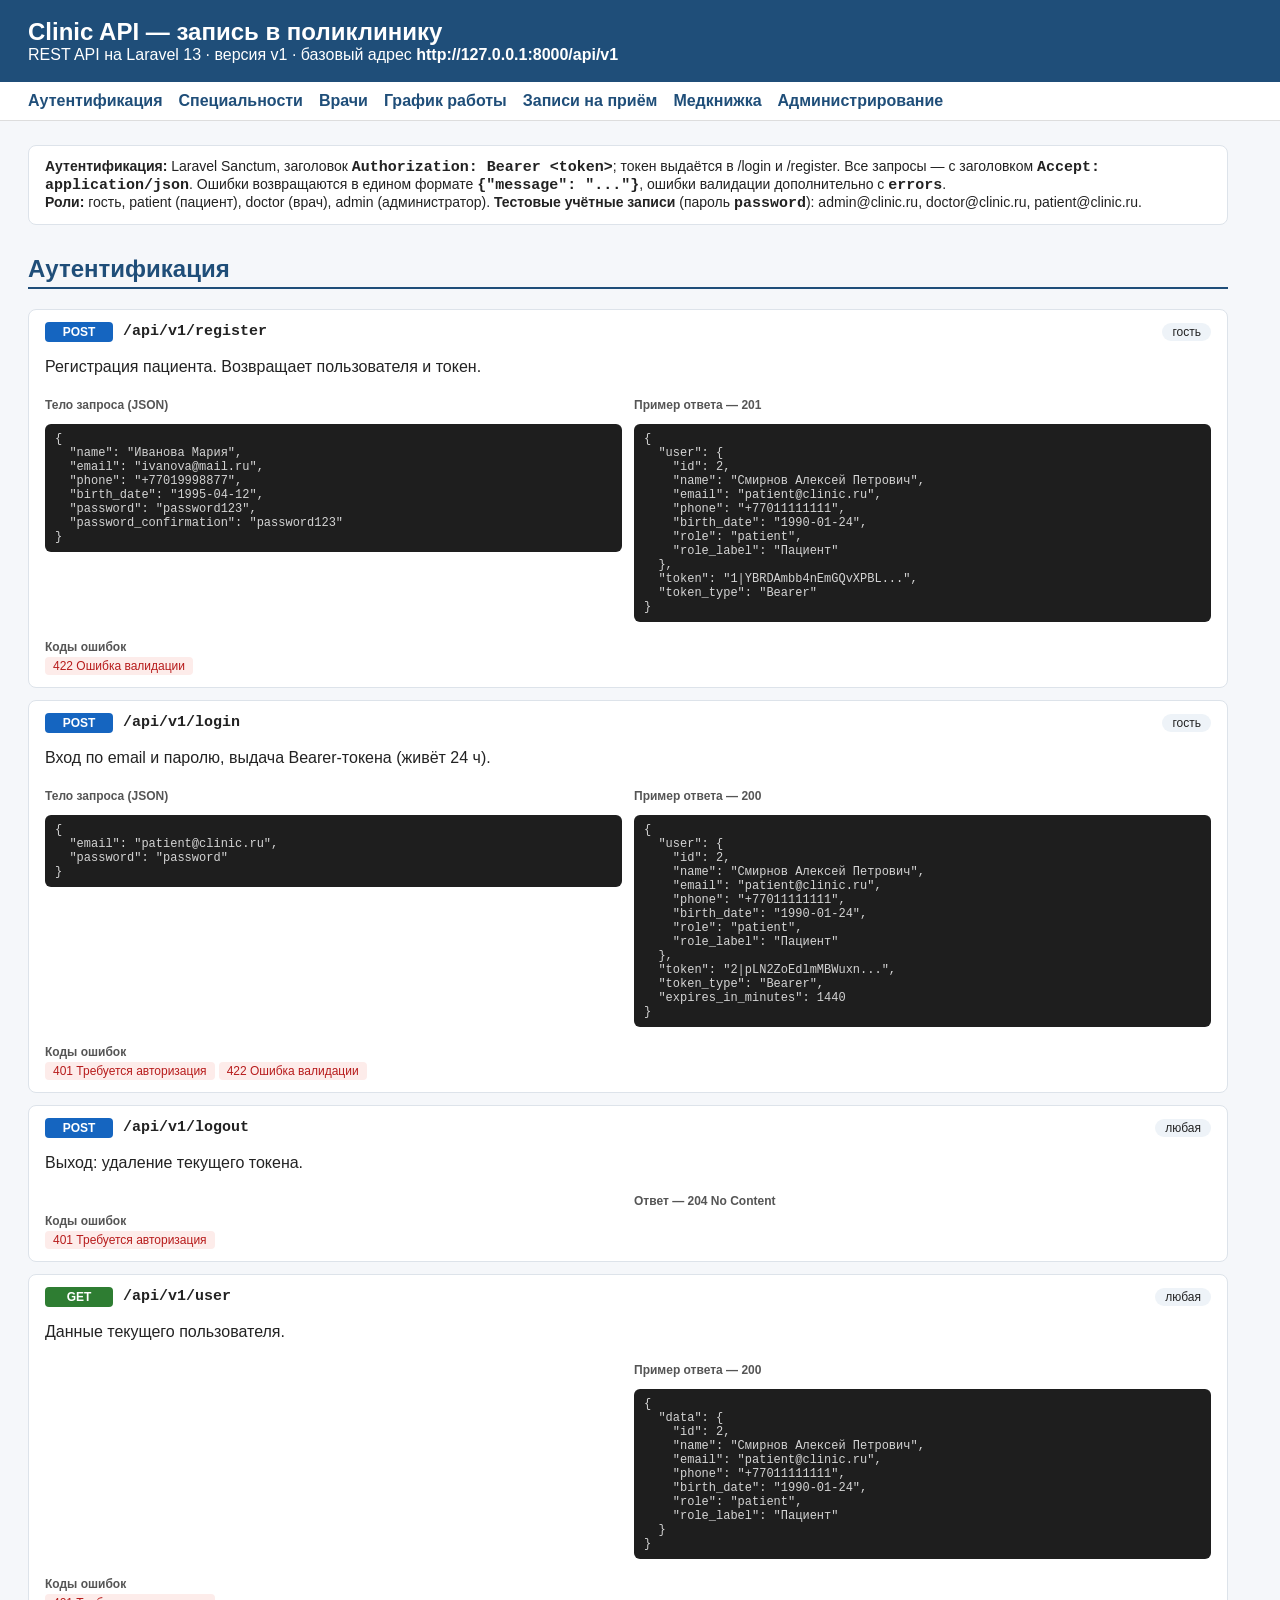
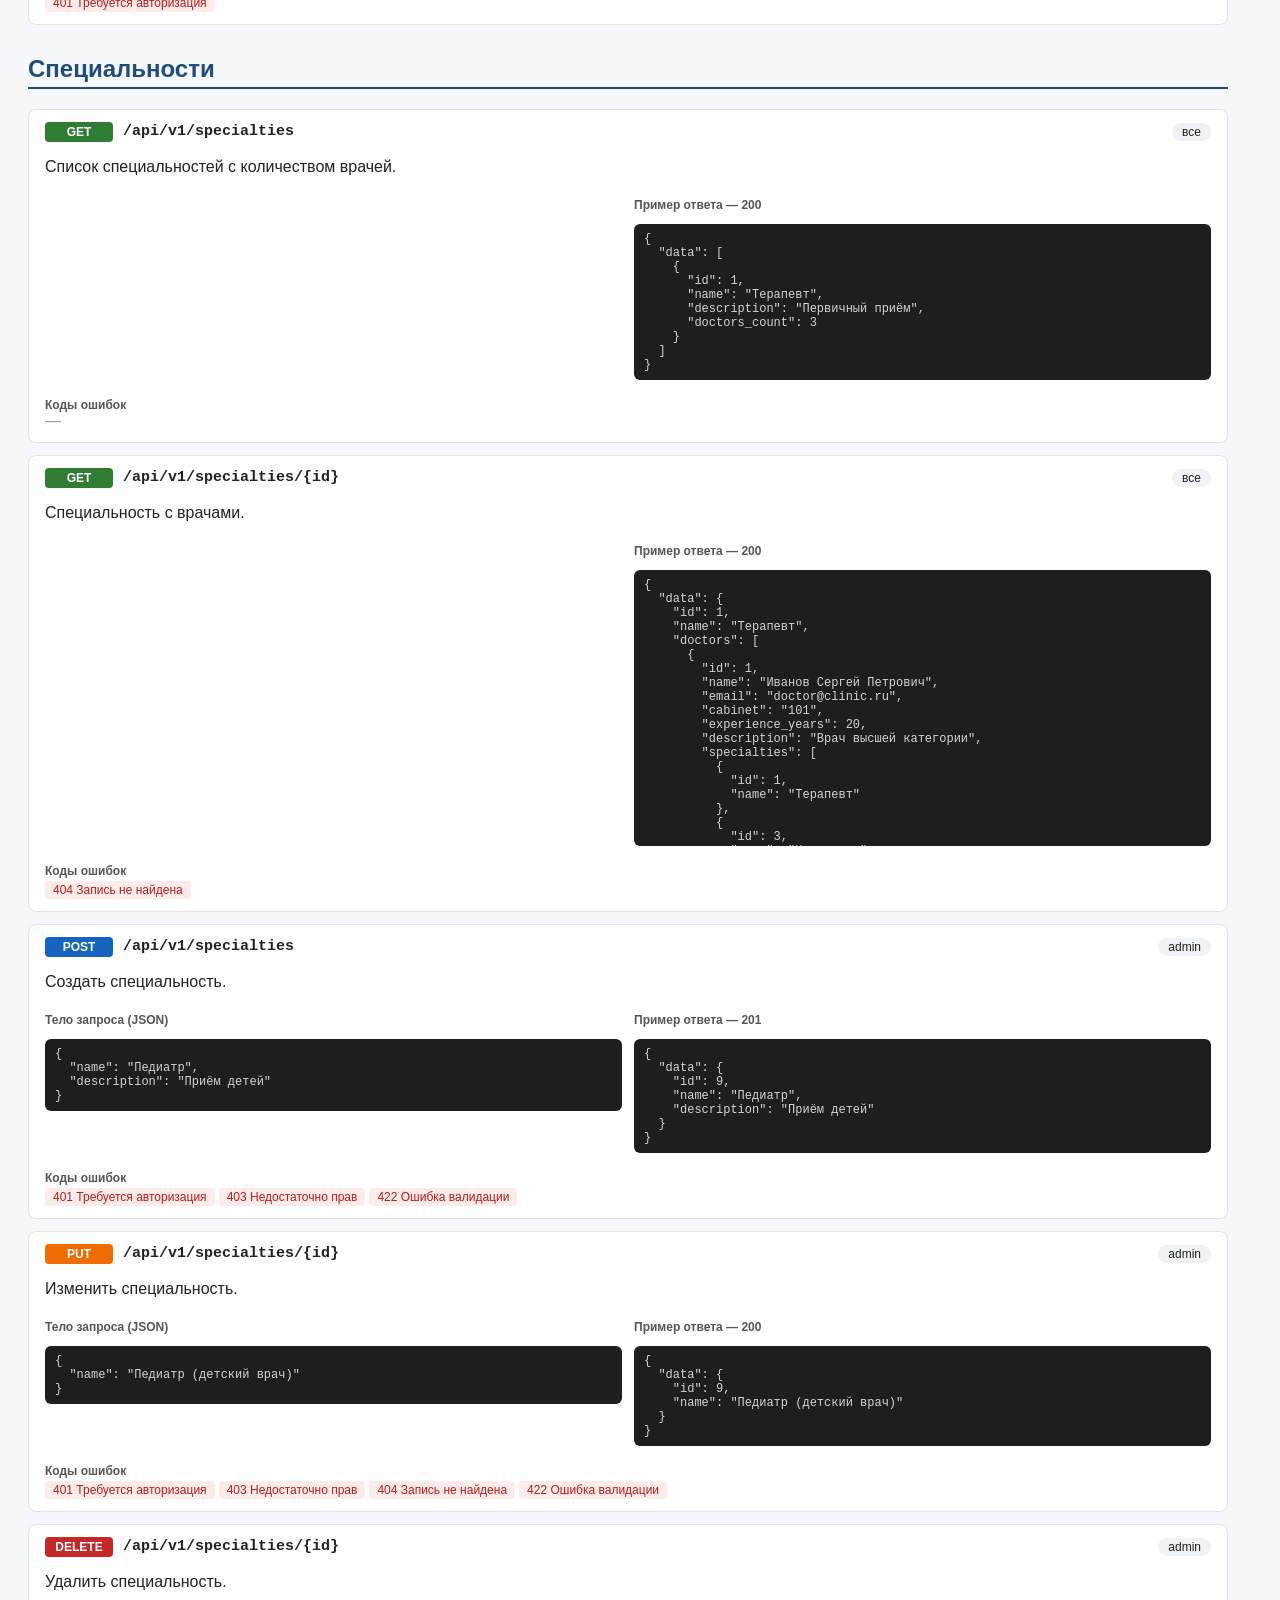
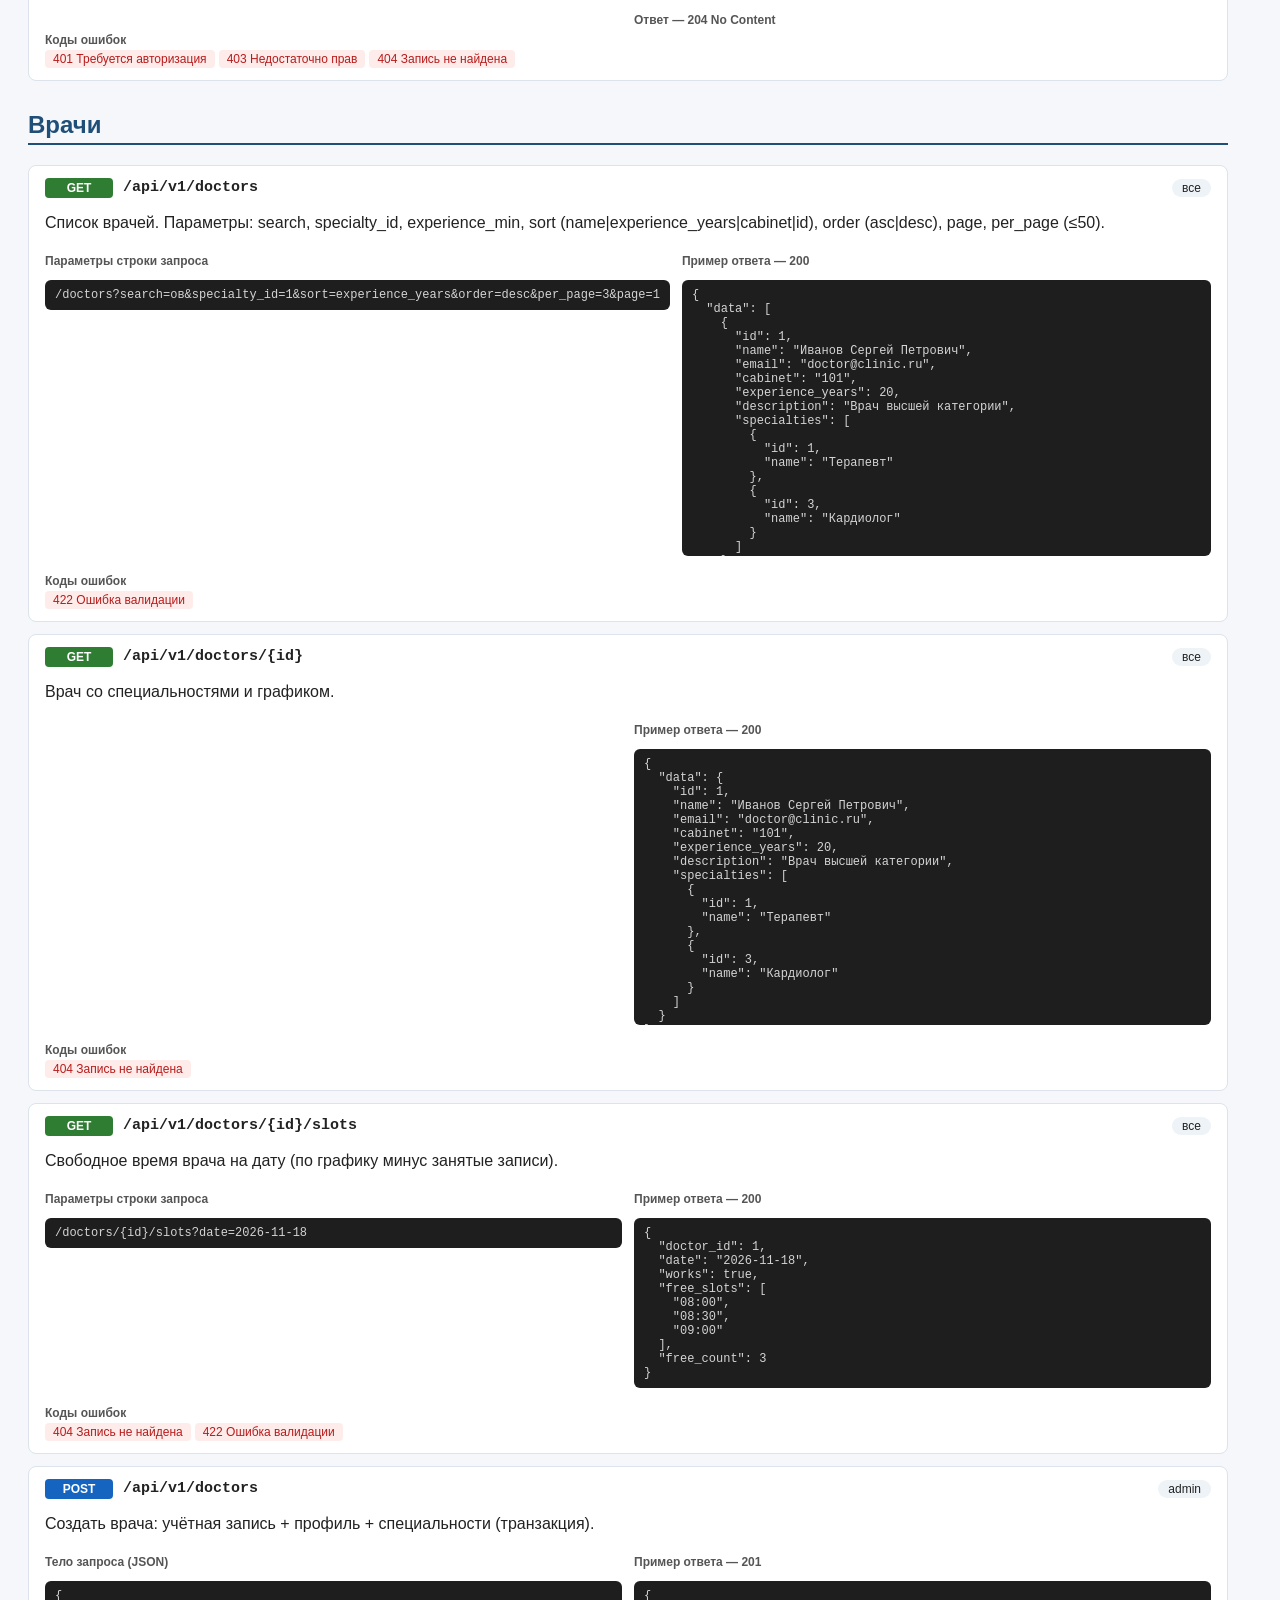
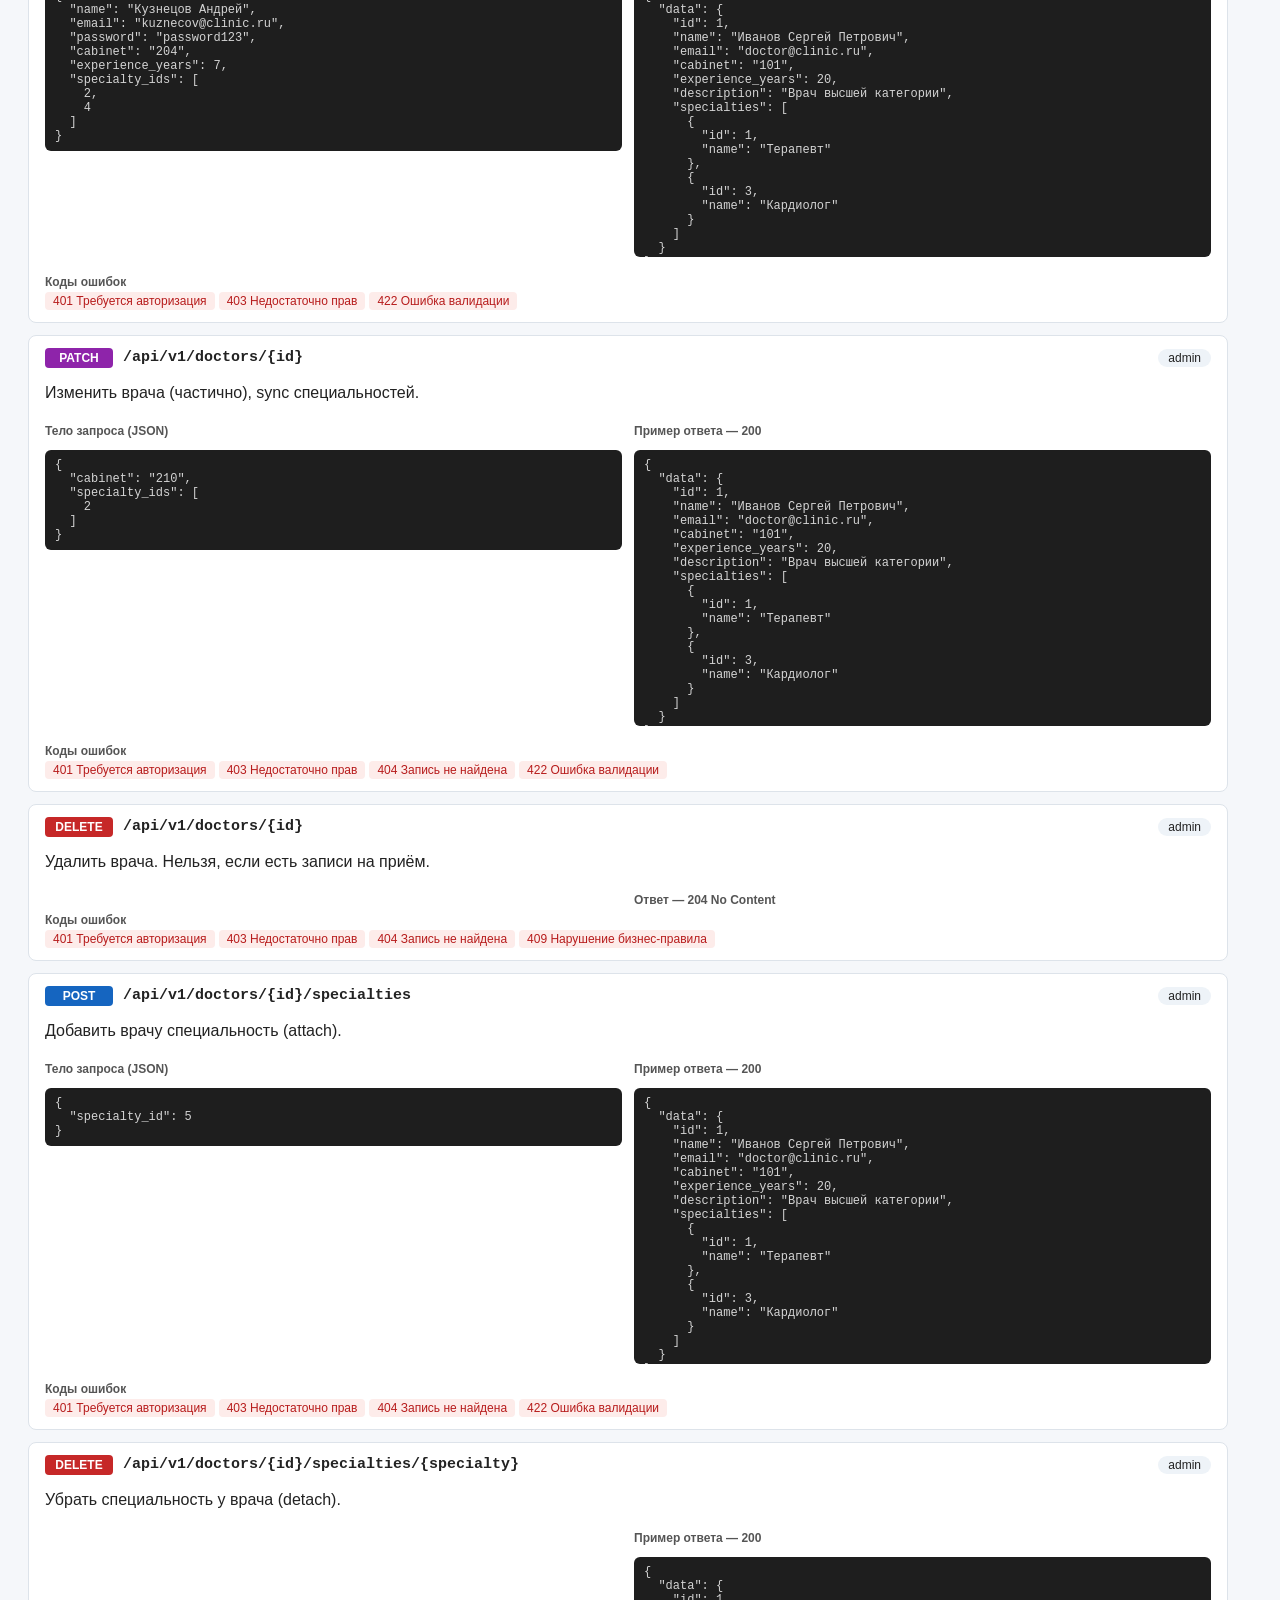
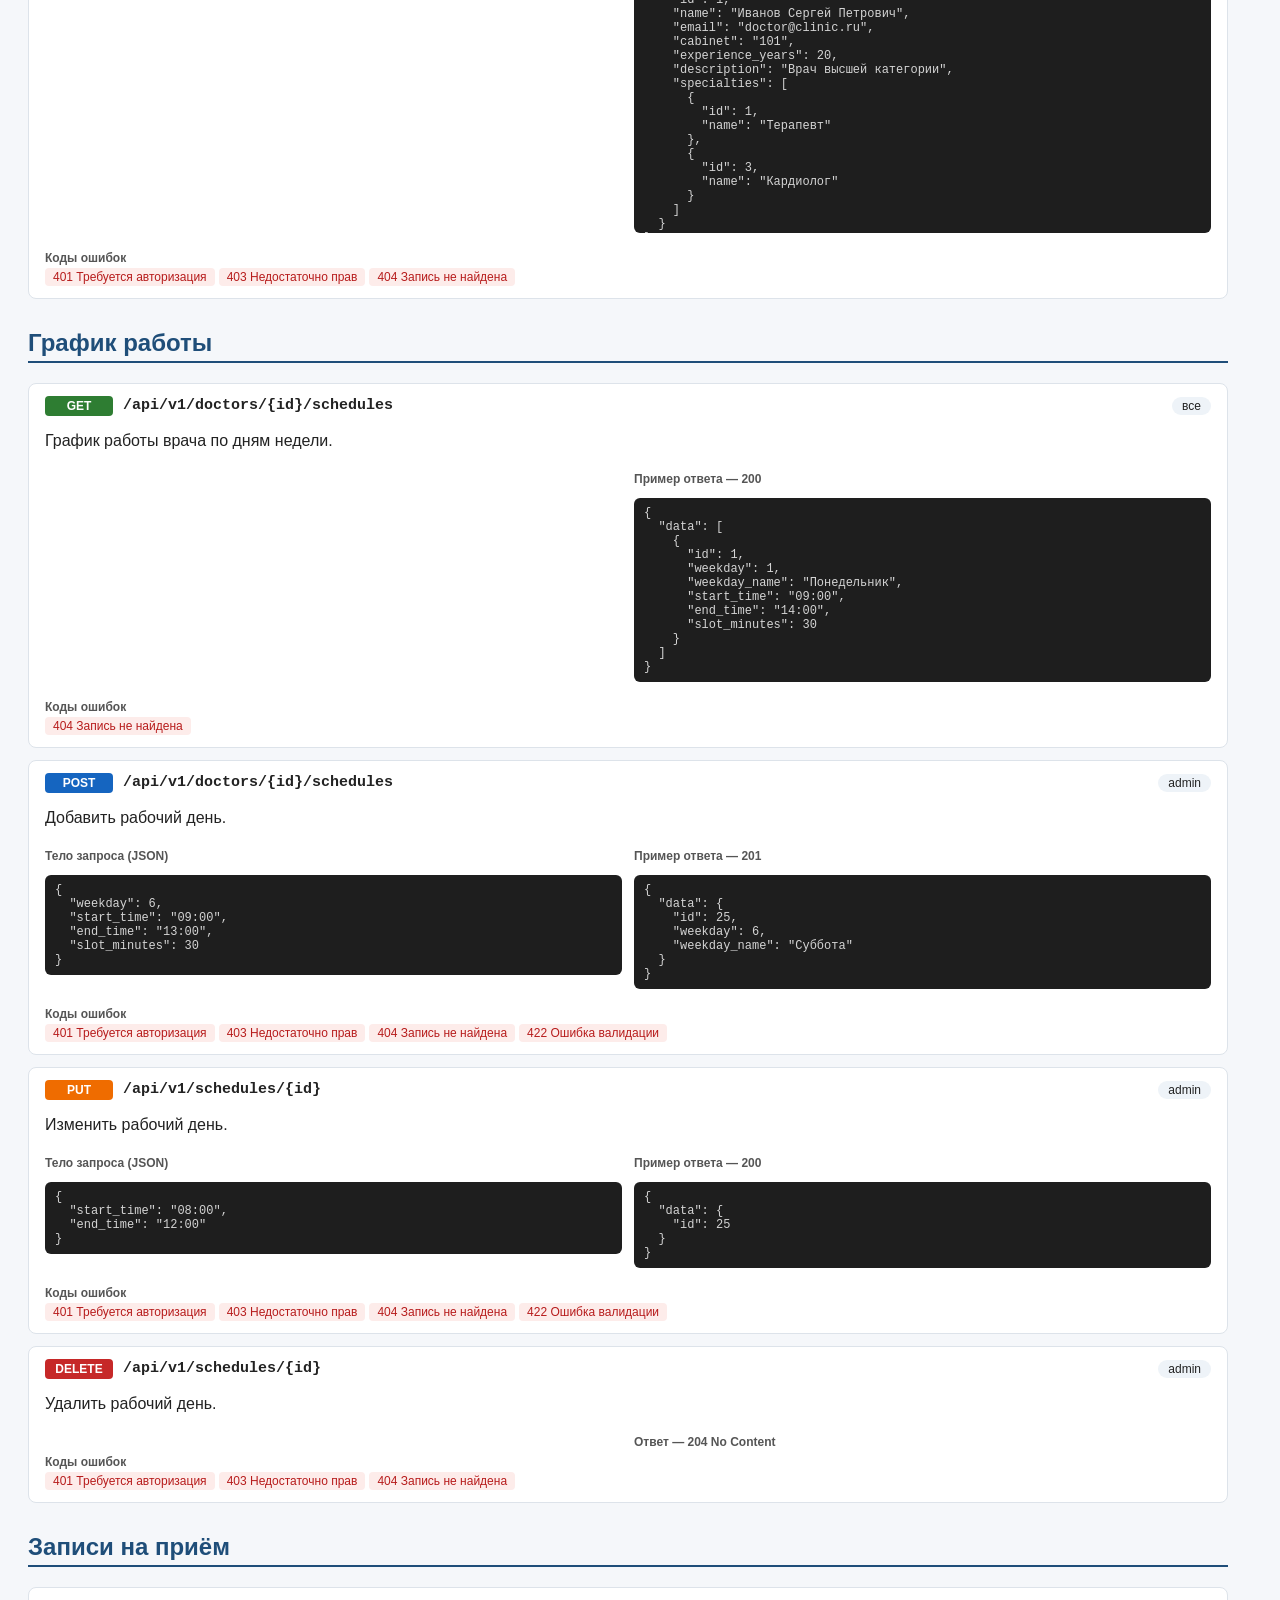
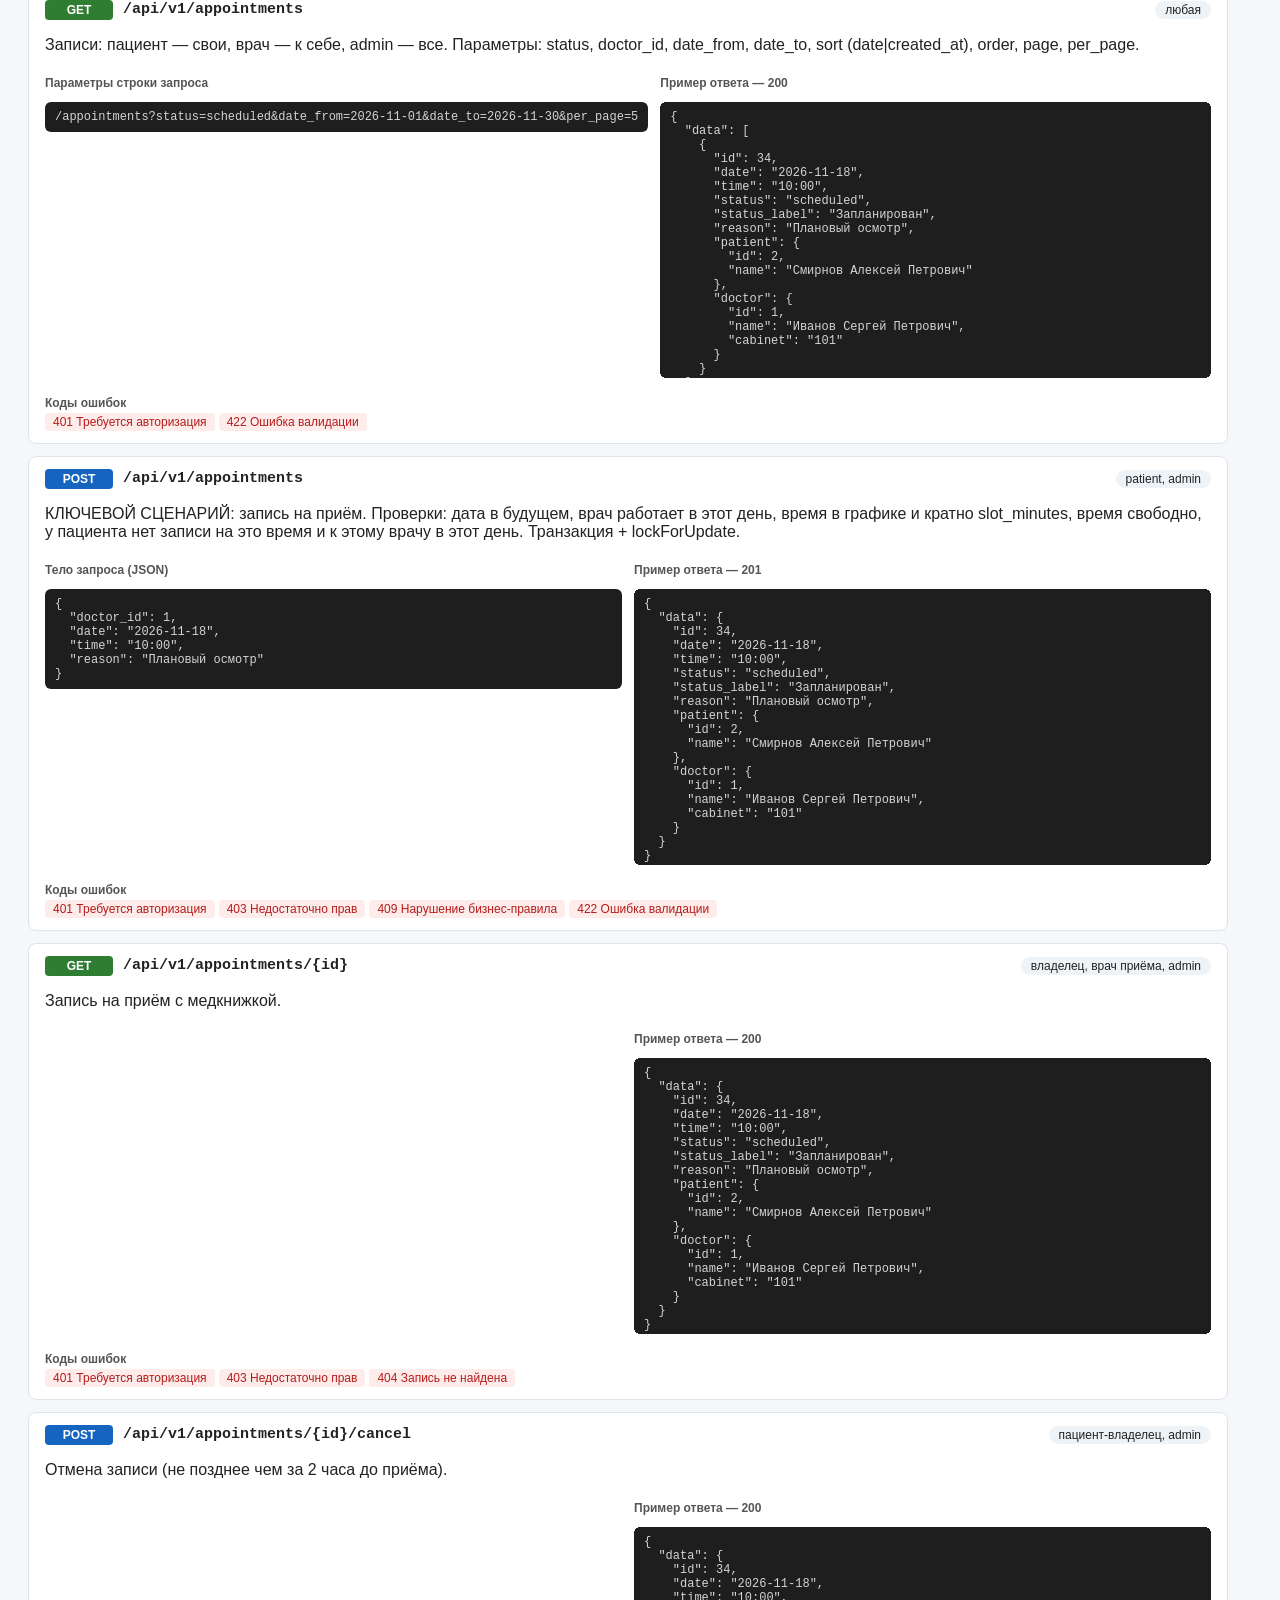
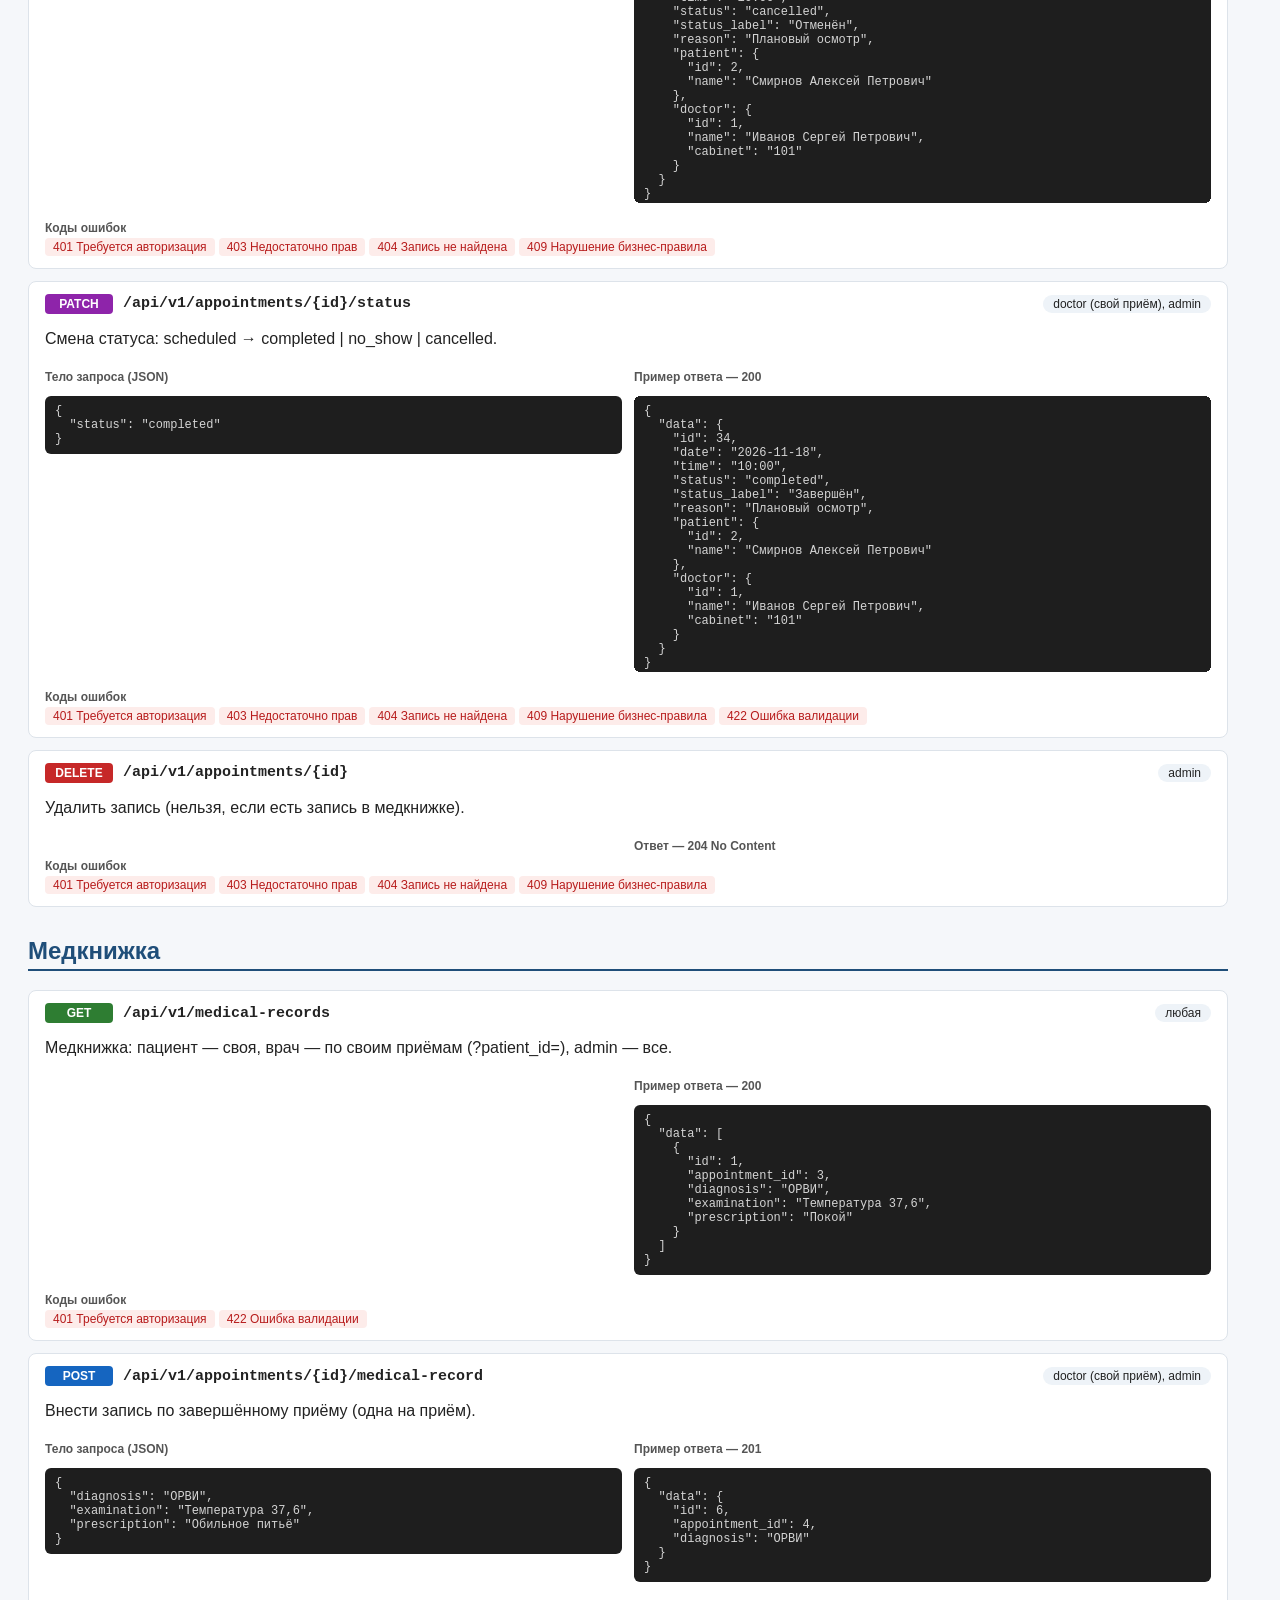
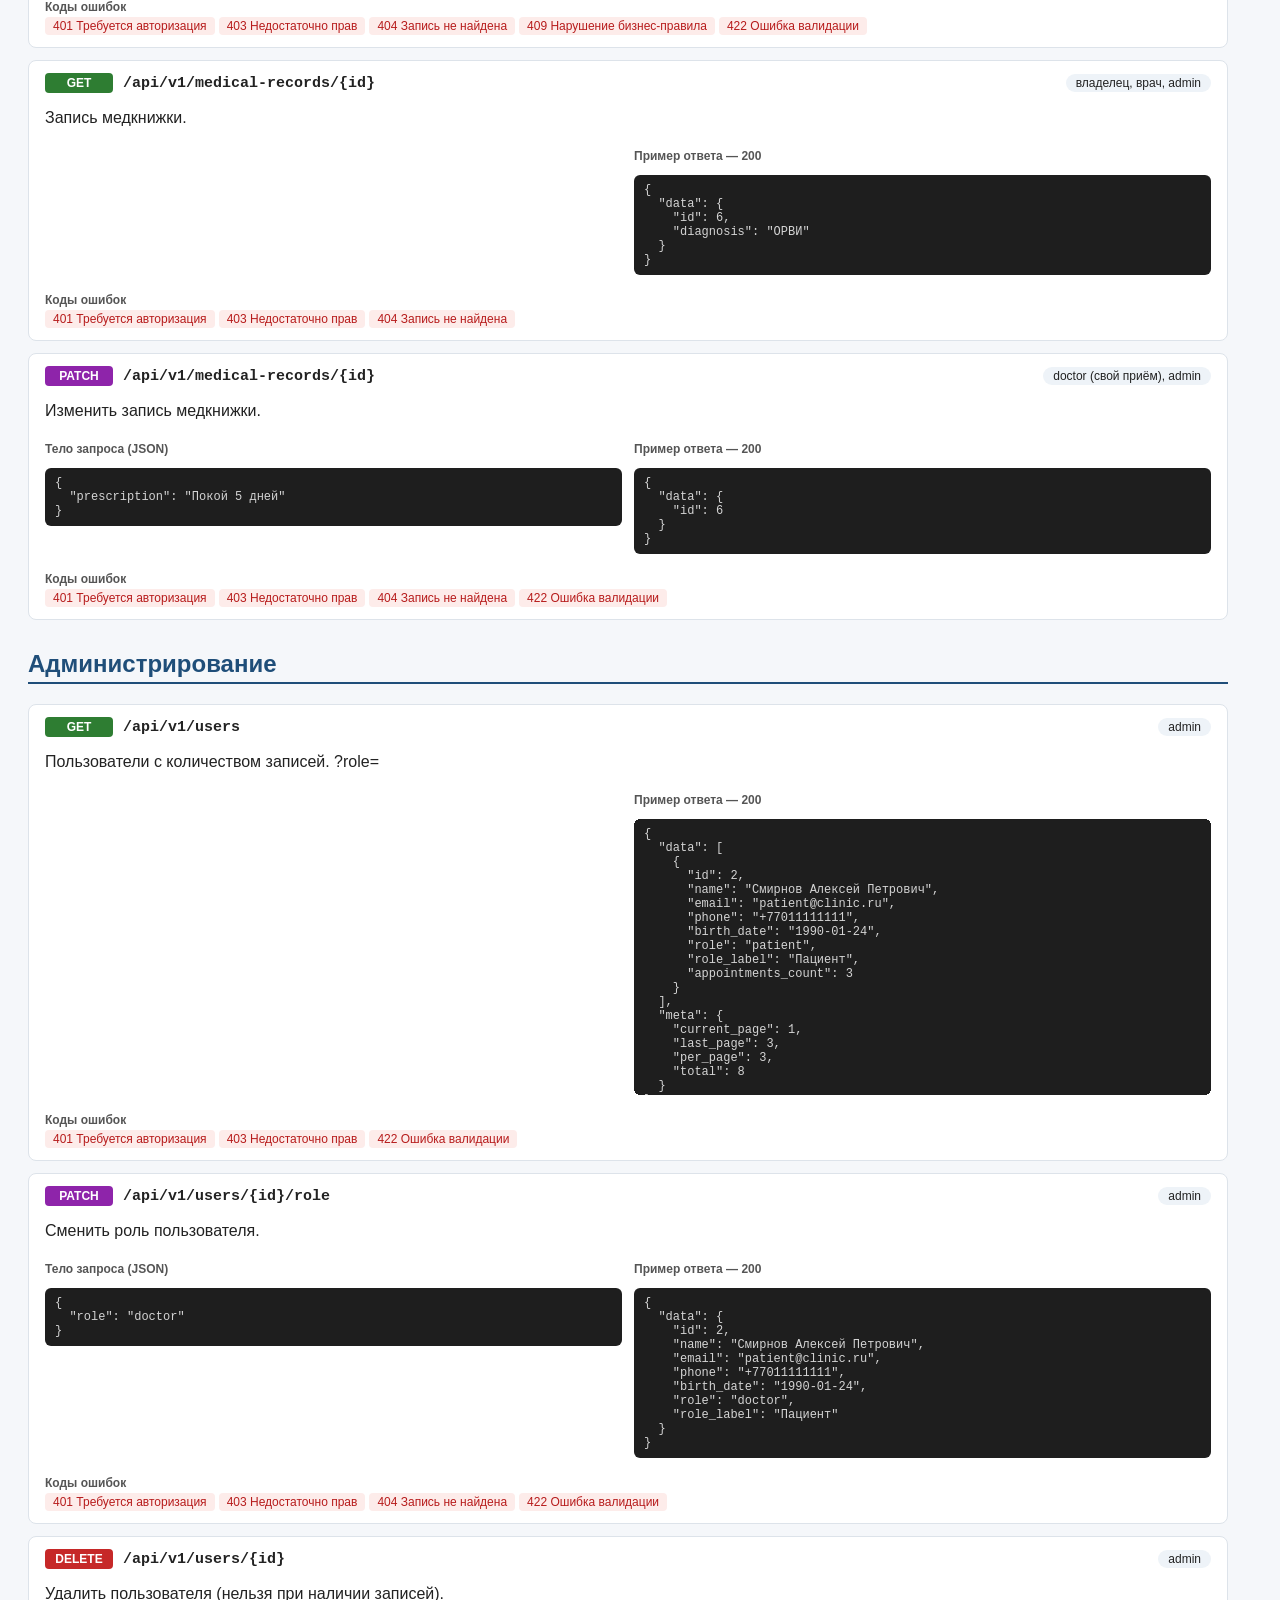
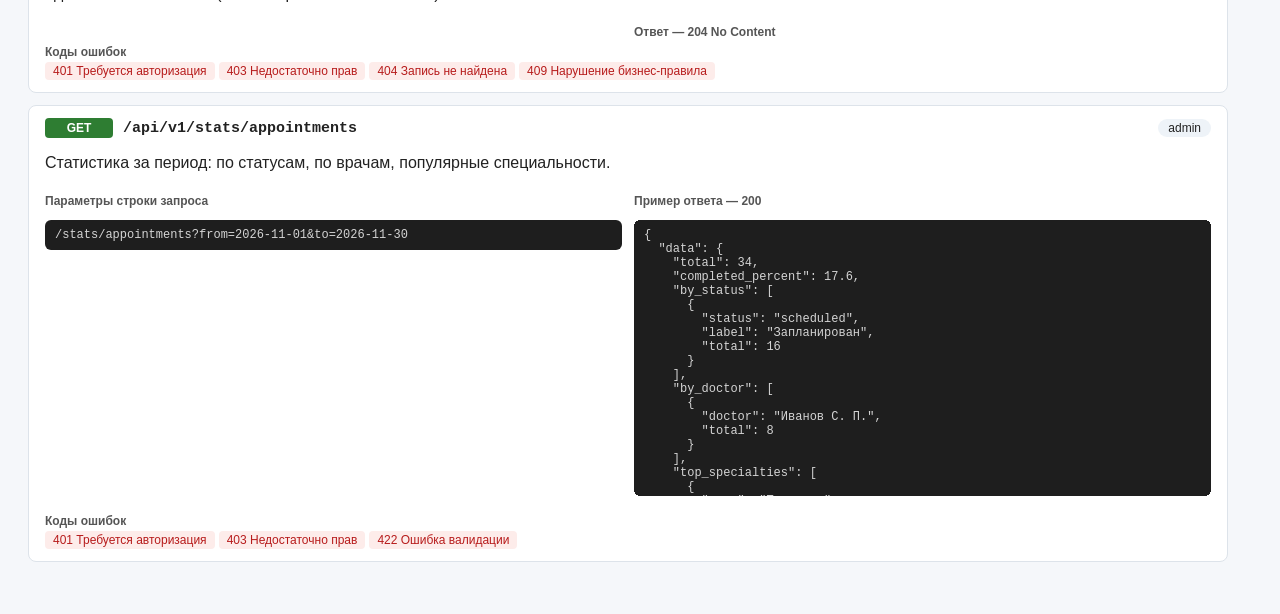
==== public/docs/index.html @ dc35d3cc "KP10: Feature-testy (PHPUnit, SQLite, Sanctum::actingAs), logirovanie zaprosov i sobytii, dokumentac" ====
<!DOCTYPE html><html lang="ru"><head><meta charset="utf-8"><title>Clinic API — документация</title>
<style>body{font-family:Segoe UI,Arial,sans-serif;margin:0;background:#f5f7fa;color:#222}header{background:#1f4e79;color:#fff;padding:18px 28px}header h1{margin:0;font-size:24px}
nav{background:#fff;padding:10px 28px;border-bottom:1px solid #ddd;position:sticky;top:0}nav a{margin-right:16px;color:#1f4e79;text-decoration:none;font-weight:600}
main{padding:10px 28px 40px;max-width:1200px}h2{color:#1f4e79;border-bottom:2px solid #1f4e79;padding-bottom:4px;margin-top:30px}
.ep{background:#fff;border:1px solid #dde3ea;border-radius:8px;padding:12px 16px;margin:12px 0}.head{display:flex;align-items:center;gap:10px}
.m{color:#fff;font-weight:700;border-radius:4px;padding:3px 8px;font-size:12px;min-width:52px;text-align:center}code{font-size:15px;font-weight:600}
.role{margin-left:auto;background:#eef3f8;border-radius:12px;padding:2px 10px;font-size:12px}.cols{display:grid;grid-template-columns:1fr 1fr;gap:12px}
pre{background:#1e1e1e;color:#d4d4d4;padding:8px 10px;border-radius:6px;font-size:12px;overflow:auto;max-height:260px}.lbl{font-size:12px;color:#555;font-weight:600;margin-top:6px}
.err{display:inline-block;background:#fdecea;color:#b71c1c;border-radius:4px;padding:2px 8px;margin:3px 4px 0 0;font-size:12px}.muted{color:#999}
.info{background:#fff;border:1px solid #dde3ea;border-radius:8px;padding:12px 16px;margin-top:14px;font-size:14px}</style></head><body>
<header><h1>Clinic API — запись в поликлинику</h1><div>REST API на Laravel 13 · версия v1 · базовый адрес <b>http://127.0.0.1:8000/api/v1</b></div></header>
<nav><a href="#g0">Аутентификация</a><a href="#g1">Специальности</a><a href="#g2">Врачи</a><a href="#g3">График работы</a><a href="#g4">Записи на приём</a><a href="#g5">Медкнижка</a><a href="#g6">Администрирование</a></nav><main><div class="info"><b>Аутентификация:</b> Laravel Sanctum, заголовок <code>Authorization: Bearer &lt;token&gt;</code>; токен выдаётся в /login и /register.
Все запросы — с заголовком <code>Accept: application/json</code>. Ошибки возвращаются в едином формате <code>{"message": "..."}</code>, ошибки валидации дополнительно с <code>errors</code>.<br>
<b>Роли:</b> гость, patient (пациент), doctor (врач), admin (администратор). <b>Тестовые учётные записи</b> (пароль <code>password</code>): admin@clinic.ru, doctor@clinic.ru, patient@clinic.ru.</div><h2 id="g0">Аутентификация</h2><div class="ep"><div class="head"><span class="m" style="background:#1565c0">POST</span><code>/api/v1/register</code><span class="role">гость</span></div>
<p>Регистрация пациента. Возвращает пользователя и токен.</p><div class="cols"><div><div class="lbl">Тело запроса (JSON)</div><pre>{
  &quot;name&quot;: &quot;Иванова Мария&quot;,
  &quot;email&quot;: &quot;ivanova@mail.ru&quot;,
  &quot;phone&quot;: &quot;+77019998877&quot;,
  &quot;birth_date&quot;: &quot;1995-04-12&quot;,
  &quot;password&quot;: &quot;password123&quot;,
  &quot;password_confirmation&quot;: &quot;password123&quot;
}</pre></div><div><div class="lbl">Пример ответа — 201</div><pre>{
  &quot;user&quot;: {
    &quot;id&quot;: 2,
    &quot;name&quot;: &quot;Смирнов Алексей Петрович&quot;,
    &quot;email&quot;: &quot;patient@clinic.ru&quot;,
    &quot;phone&quot;: &quot;+77011111111&quot;,
    &quot;birth_date&quot;: &quot;1990-01-24&quot;,
    &quot;role&quot;: &quot;patient&quot;,
    &quot;role_label&quot;: &quot;Пациент&quot;
  },
  &quot;token&quot;: &quot;1|YBRDAmbb4nEmGQvXPBL...&quot;,
  &quot;token_type&quot;: &quot;Bearer&quot;
}</pre></div></div><div class="lbl">Коды ошибок</div><div><span class="err">422 Ошибка валидации</span></div></div><div class="ep"><div class="head"><span class="m" style="background:#1565c0">POST</span><code>/api/v1/login</code><span class="role">гость</span></div>
<p>Вход по email и паролю, выдача Bearer-токена (живёт 24 ч).</p><div class="cols"><div><div class="lbl">Тело запроса (JSON)</div><pre>{
  &quot;email&quot;: &quot;patient@clinic.ru&quot;,
  &quot;password&quot;: &quot;password&quot;
}</pre></div><div><div class="lbl">Пример ответа — 200</div><pre>{
  &quot;user&quot;: {
    &quot;id&quot;: 2,
    &quot;name&quot;: &quot;Смирнов Алексей Петрович&quot;,
    &quot;email&quot;: &quot;patient@clinic.ru&quot;,
    &quot;phone&quot;: &quot;+77011111111&quot;,
    &quot;birth_date&quot;: &quot;1990-01-24&quot;,
    &quot;role&quot;: &quot;patient&quot;,
    &quot;role_label&quot;: &quot;Пациент&quot;
  },
  &quot;token&quot;: &quot;2|pLN2ZoEdlmMBWuxn...&quot;,
  &quot;token_type&quot;: &quot;Bearer&quot;,
  &quot;expires_in_minutes&quot;: 1440
}</pre></div></div><div class="lbl">Коды ошибок</div><div><span class="err">401 Требуется авторизация</span><span class="err">422 Ошибка валидации</span></div></div><div class="ep"><div class="head"><span class="m" style="background:#1565c0">POST</span><code>/api/v1/logout</code><span class="role">любая</span></div>
<p>Выход: удаление текущего токена.</p><div class="cols"><div></div><div><div class="lbl">Ответ — 204 No Content</div></div></div><div class="lbl">Коды ошибок</div><div><span class="err">401 Требуется авторизация</span></div></div><div class="ep"><div class="head"><span class="m" style="background:#2e7d32">GET</span><code>/api/v1/user</code><span class="role">любая</span></div>
<p>Данные текущего пользователя.</p><div class="cols"><div></div><div><div class="lbl">Пример ответа — 200</div><pre>{
  &quot;data&quot;: {
    &quot;id&quot;: 2,
    &quot;name&quot;: &quot;Смирнов Алексей Петрович&quot;,
    &quot;email&quot;: &quot;patient@clinic.ru&quot;,
    &quot;phone&quot;: &quot;+77011111111&quot;,
    &quot;birth_date&quot;: &quot;1990-01-24&quot;,
    &quot;role&quot;: &quot;patient&quot;,
    &quot;role_label&quot;: &quot;Пациент&quot;
  }
}</pre></div></div><div class="lbl">Коды ошибок</div><div><span class="err">401 Требуется авторизация</span></div></div><h2 id="g1">Специальности</h2><div class="ep"><div class="head"><span class="m" style="background:#2e7d32">GET</span><code>/api/v1/specialties</code><span class="role">все</span></div>
<p>Список специальностей с количеством врачей.</p><div class="cols"><div></div><div><div class="lbl">Пример ответа — 200</div><pre>{
  &quot;data&quot;: [
    {
      &quot;id&quot;: 1,
      &quot;name&quot;: &quot;Терапевт&quot;,
      &quot;description&quot;: &quot;Первичный приём&quot;,
      &quot;doctors_count&quot;: 3
    }
  ]
}</pre></div></div><div class="lbl">Коды ошибок</div><div><span class="muted">—</span></div></div><div class="ep"><div class="head"><span class="m" style="background:#2e7d32">GET</span><code>/api/v1/specialties/{id}</code><span class="role">все</span></div>
<p>Специальность с врачами.</p><div class="cols"><div></div><div><div class="lbl">Пример ответа — 200</div><pre>{
  &quot;data&quot;: {
    &quot;id&quot;: 1,
    &quot;name&quot;: &quot;Терапевт&quot;,
    &quot;doctors&quot;: [
      {
        &quot;id&quot;: 1,
        &quot;name&quot;: &quot;Иванов Сергей Петрович&quot;,
        &quot;email&quot;: &quot;doctor@clinic.ru&quot;,
        &quot;cabinet&quot;: &quot;101&quot;,
        &quot;experience_years&quot;: 20,
        &quot;description&quot;: &quot;Врач высшей категории&quot;,
        &quot;specialties&quot;: [
          {
            &quot;id&quot;: 1,
            &quot;name&quot;: &quot;Терапевт&quot;
          },
          {
            &quot;id&quot;: 3,
            &quot;name&quot;: &quot;Кардиолог&quot;
          }
        ]
      }
    ]
  }
}</pre></div></div><div class="lbl">Коды ошибок</div><div><span class="err">404 Запись не найдена</span></div></div><div class="ep"><div class="head"><span class="m" style="background:#1565c0">POST</span><code>/api/v1/specialties</code><span class="role">admin</span></div>
<p>Создать специальность.</p><div class="cols"><div><div class="lbl">Тело запроса (JSON)</div><pre>{
  &quot;name&quot;: &quot;Педиатр&quot;,
  &quot;description&quot;: &quot;Приём детей&quot;
}</pre></div><div><div class="lbl">Пример ответа — 201</div><pre>{
  &quot;data&quot;: {
    &quot;id&quot;: 9,
    &quot;name&quot;: &quot;Педиатр&quot;,
    &quot;description&quot;: &quot;Приём детей&quot;
  }
}</pre></div></div><div class="lbl">Коды ошибок</div><div><span class="err">401 Требуется авторизация</span><span class="err">403 Недостаточно прав</span><span class="err">422 Ошибка валидации</span></div></div><div class="ep"><div class="head"><span class="m" style="background:#ef6c00">PUT</span><code>/api/v1/specialties/{id}</code><span class="role">admin</span></div>
<p>Изменить специальность.</p><div class="cols"><div><div class="lbl">Тело запроса (JSON)</div><pre>{
  &quot;name&quot;: &quot;Педиатр (детский врач)&quot;
}</pre></div><div><div class="lbl">Пример ответа — 200</div><pre>{
  &quot;data&quot;: {
    &quot;id&quot;: 9,
    &quot;name&quot;: &quot;Педиатр (детский врач)&quot;
  }
}</pre></div></div><div class="lbl">Коды ошибок</div><div><span class="err">401 Требуется авторизация</span><span class="err">403 Недостаточно прав</span><span class="err">404 Запись не найдена</span><span class="err">422 Ошибка валидации</span></div></div><div class="ep"><div class="head"><span class="m" style="background:#c62828">DELETE</span><code>/api/v1/specialties/{id}</code><span class="role">admin</span></div>
<p>Удалить специальность.</p><div class="cols"><div></div><div><div class="lbl">Ответ — 204 No Content</div></div></div><div class="lbl">Коды ошибок</div><div><span class="err">401 Требуется авторизация</span><span class="err">403 Недостаточно прав</span><span class="err">404 Запись не найдена</span></div></div><h2 id="g2">Врачи</h2><div class="ep"><div class="head"><span class="m" style="background:#2e7d32">GET</span><code>/api/v1/doctors</code><span class="role">все</span></div>
<p>Список врачей. Параметры: search, specialty_id, experience_min, sort (name|experience_years|cabinet|id), order (asc|desc), page, per_page (≤50).</p><div class="cols"><div><div class="lbl">Параметры строки запроса</div><pre>/doctors?search=ов&amp;specialty_id=1&amp;sort=experience_years&amp;order=desc&amp;per_page=3&amp;page=1</pre></div><div><div class="lbl">Пример ответа — 200</div><pre>{
  &quot;data&quot;: [
    {
      &quot;id&quot;: 1,
      &quot;name&quot;: &quot;Иванов Сергей Петрович&quot;,
      &quot;email&quot;: &quot;doctor@clinic.ru&quot;,
      &quot;cabinet&quot;: &quot;101&quot;,
      &quot;experience_years&quot;: 20,
      &quot;description&quot;: &quot;Врач высшей категории&quot;,
      &quot;specialties&quot;: [
        {
          &quot;id&quot;: 1,
          &quot;name&quot;: &quot;Терапевт&quot;
        },
        {
          &quot;id&quot;: 3,
          &quot;name&quot;: &quot;Кардиолог&quot;
        }
      ]
    }
  ],
  &quot;links&quot;: {
    &quot;first&quot;: &quot;...page=1&quot;,
    &quot;next&quot;: &quot;...page=2&quot;
  },
  &quot;meta&quot;: {
    &quot;current_page&quot;: 1,
    &quot;last_page&quot;: 3,
    &quot;per_page&quot;: 3,
    &quot;total&quot;: 8
  }
}</pre></div></div><div class="lbl">Коды ошибок</div><div><span class="err">422 Ошибка валидации</span></div></div><div class="ep"><div class="head"><span class="m" style="background:#2e7d32">GET</span><code>/api/v1/doctors/{id}</code><span class="role">все</span></div>
<p>Врач со специальностями и графиком.</p><div class="cols"><div></div><div><div class="lbl">Пример ответа — 200</div><pre>{
  &quot;data&quot;: {
    &quot;id&quot;: 1,
    &quot;name&quot;: &quot;Иванов Сергей Петрович&quot;,
    &quot;email&quot;: &quot;doctor@clinic.ru&quot;,
    &quot;cabinet&quot;: &quot;101&quot;,
    &quot;experience_years&quot;: 20,
    &quot;description&quot;: &quot;Врач высшей категории&quot;,
    &quot;specialties&quot;: [
      {
        &quot;id&quot;: 1,
        &quot;name&quot;: &quot;Терапевт&quot;
      },
      {
        &quot;id&quot;: 3,
        &quot;name&quot;: &quot;Кардиолог&quot;
      }
    ]
  }
}</pre></div></div><div class="lbl">Коды ошибок</div><div><span class="err">404 Запись не найдена</span></div></div><div class="ep"><div class="head"><span class="m" style="background:#2e7d32">GET</span><code>/api/v1/doctors/{id}/slots</code><span class="role">все</span></div>
<p>Свободное время врача на дату (по графику минус занятые записи).</p><div class="cols"><div><div class="lbl">Параметры строки запроса</div><pre>/doctors/{id}/slots?date=2026-11-18</pre></div><div><div class="lbl">Пример ответа — 200</div><pre>{
  &quot;doctor_id&quot;: 1,
  &quot;date&quot;: &quot;2026-11-18&quot;,
  &quot;works&quot;: true,
  &quot;free_slots&quot;: [
    &quot;08:00&quot;,
    &quot;08:30&quot;,
    &quot;09:00&quot;
  ],
  &quot;free_count&quot;: 3
}</pre></div></div><div class="lbl">Коды ошибок</div><div><span class="err">404 Запись не найдена</span><span class="err">422 Ошибка валидации</span></div></div><div class="ep"><div class="head"><span class="m" style="background:#1565c0">POST</span><code>/api/v1/doctors</code><span class="role">admin</span></div>
<p>Создать врача: учётная запись + профиль + специальности (транзакция).</p><div class="cols"><div><div class="lbl">Тело запроса (JSON)</div><pre>{
  &quot;name&quot;: &quot;Кузнецов Андрей&quot;,
  &quot;email&quot;: &quot;kuznecov@clinic.ru&quot;,
  &quot;password&quot;: &quot;password123&quot;,
  &quot;cabinet&quot;: &quot;204&quot;,
  &quot;experience_years&quot;: 7,
  &quot;specialty_ids&quot;: [
    2,
    4
  ]
}</pre></div><div><div class="lbl">Пример ответа — 201</div><pre>{
  &quot;data&quot;: {
    &quot;id&quot;: 1,
    &quot;name&quot;: &quot;Иванов Сергей Петрович&quot;,
    &quot;email&quot;: &quot;doctor@clinic.ru&quot;,
    &quot;cabinet&quot;: &quot;101&quot;,
    &quot;experience_years&quot;: 20,
    &quot;description&quot;: &quot;Врач высшей категории&quot;,
    &quot;specialties&quot;: [
      {
        &quot;id&quot;: 1,
        &quot;name&quot;: &quot;Терапевт&quot;
      },
      {
        &quot;id&quot;: 3,
        &quot;name&quot;: &quot;Кардиолог&quot;
      }
    ]
  }
}</pre></div></div><div class="lbl">Коды ошибок</div><div><span class="err">401 Требуется авторизация</span><span class="err">403 Недостаточно прав</span><span class="err">422 Ошибка валидации</span></div></div><div class="ep"><div class="head"><span class="m" style="background:#8e24aa">PATCH</span><code>/api/v1/doctors/{id}</code><span class="role">admin</span></div>
<p>Изменить врача (частично), sync специальностей.</p><div class="cols"><div><div class="lbl">Тело запроса (JSON)</div><pre>{
  &quot;cabinet&quot;: &quot;210&quot;,
  &quot;specialty_ids&quot;: [
    2
  ]
}</pre></div><div><div class="lbl">Пример ответа — 200</div><pre>{
  &quot;data&quot;: {
    &quot;id&quot;: 1,
    &quot;name&quot;: &quot;Иванов Сергей Петрович&quot;,
    &quot;email&quot;: &quot;doctor@clinic.ru&quot;,
    &quot;cabinet&quot;: &quot;101&quot;,
    &quot;experience_years&quot;: 20,
    &quot;description&quot;: &quot;Врач высшей категории&quot;,
    &quot;specialties&quot;: [
      {
        &quot;id&quot;: 1,
        &quot;name&quot;: &quot;Терапевт&quot;
      },
      {
        &quot;id&quot;: 3,
        &quot;name&quot;: &quot;Кардиолог&quot;
      }
    ]
  }
}</pre></div></div><div class="lbl">Коды ошибок</div><div><span class="err">401 Требуется авторизация</span><span class="err">403 Недостаточно прав</span><span class="err">404 Запись не найдена</span><span class="err">422 Ошибка валидации</span></div></div><div class="ep"><div class="head"><span class="m" style="background:#c62828">DELETE</span><code>/api/v1/doctors/{id}</code><span class="role">admin</span></div>
<p>Удалить врача. Нельзя, если есть записи на приём.</p><div class="cols"><div></div><div><div class="lbl">Ответ — 204 No Content</div></div></div><div class="lbl">Коды ошибок</div><div><span class="err">401 Требуется авторизация</span><span class="err">403 Недостаточно прав</span><span class="err">404 Запись не найдена</span><span class="err">409 Нарушение бизнес-правила</span></div></div><div class="ep"><div class="head"><span class="m" style="background:#1565c0">POST</span><code>/api/v1/doctors/{id}/specialties</code><span class="role">admin</span></div>
<p>Добавить врачу специальность (attach).</p><div class="cols"><div><div class="lbl">Тело запроса (JSON)</div><pre>{
  &quot;specialty_id&quot;: 5
}</pre></div><div><div class="lbl">Пример ответа — 200</div><pre>{
  &quot;data&quot;: {
    &quot;id&quot;: 1,
    &quot;name&quot;: &quot;Иванов Сергей Петрович&quot;,
    &quot;email&quot;: &quot;doctor@clinic.ru&quot;,
    &quot;cabinet&quot;: &quot;101&quot;,
    &quot;experience_years&quot;: 20,
    &quot;description&quot;: &quot;Врач высшей категории&quot;,
    &quot;specialties&quot;: [
      {
        &quot;id&quot;: 1,
        &quot;name&quot;: &quot;Терапевт&quot;
      },
      {
        &quot;id&quot;: 3,
        &quot;name&quot;: &quot;Кардиолог&quot;
      }
    ]
  }
}</pre></div></div><div class="lbl">Коды ошибок</div><div><span class="err">401 Требуется авторизация</span><span class="err">403 Недостаточно прав</span><span class="err">404 Запись не найдена</span><span class="err">422 Ошибка валидации</span></div></div><div class="ep"><div class="head"><span class="m" style="background:#c62828">DELETE</span><code>/api/v1/doctors/{id}/specialties/{specialty}</code><span class="role">admin</span></div>
<p>Убрать специальность у врача (detach).</p><div class="cols"><div></div><div><div class="lbl">Пример ответа — 200</div><pre>{
  &quot;data&quot;: {
    &quot;id&quot;: 1,
    &quot;name&quot;: &quot;Иванов Сергей Петрович&quot;,
    &quot;email&quot;: &quot;doctor@clinic.ru&quot;,
    &quot;cabinet&quot;: &quot;101&quot;,
    &quot;experience_years&quot;: 20,
    &quot;description&quot;: &quot;Врач высшей категории&quot;,
    &quot;specialties&quot;: [
      {
        &quot;id&quot;: 1,
        &quot;name&quot;: &quot;Терапевт&quot;
      },
      {
        &quot;id&quot;: 3,
        &quot;name&quot;: &quot;Кардиолог&quot;
      }
    ]
  }
}</pre></div></div><div class="lbl">Коды ошибок</div><div><span class="err">401 Требуется авторизация</span><span class="err">403 Недостаточно прав</span><span class="err">404 Запись не найдена</span></div></div><h2 id="g3">График работы</h2><div class="ep"><div class="head"><span class="m" style="background:#2e7d32">GET</span><code>/api/v1/doctors/{id}/schedules</code><span class="role">все</span></div>
<p>График работы врача по дням недели.</p><div class="cols"><div></div><div><div class="lbl">Пример ответа — 200</div><pre>{
  &quot;data&quot;: [
    {
      &quot;id&quot;: 1,
      &quot;weekday&quot;: 1,
      &quot;weekday_name&quot;: &quot;Понедельник&quot;,
      &quot;start_time&quot;: &quot;09:00&quot;,
      &quot;end_time&quot;: &quot;14:00&quot;,
      &quot;slot_minutes&quot;: 30
    }
  ]
}</pre></div></div><div class="lbl">Коды ошибок</div><div><span class="err">404 Запись не найдена</span></div></div><div class="ep"><div class="head"><span class="m" style="background:#1565c0">POST</span><code>/api/v1/doctors/{id}/schedules</code><span class="role">admin</span></div>
<p>Добавить рабочий день.</p><div class="cols"><div><div class="lbl">Тело запроса (JSON)</div><pre>{
  &quot;weekday&quot;: 6,
  &quot;start_time&quot;: &quot;09:00&quot;,
  &quot;end_time&quot;: &quot;13:00&quot;,
  &quot;slot_minutes&quot;: 30
}</pre></div><div><div class="lbl">Пример ответа — 201</div><pre>{
  &quot;data&quot;: {
    &quot;id&quot;: 25,
    &quot;weekday&quot;: 6,
    &quot;weekday_name&quot;: &quot;Суббота&quot;
  }
}</pre></div></div><div class="lbl">Коды ошибок</div><div><span class="err">401 Требуется авторизация</span><span class="err">403 Недостаточно прав</span><span class="err">404 Запись не найдена</span><span class="err">422 Ошибка валидации</span></div></div><div class="ep"><div class="head"><span class="m" style="background:#ef6c00">PUT</span><code>/api/v1/schedules/{id}</code><span class="role">admin</span></div>
<p>Изменить рабочий день.</p><div class="cols"><div><div class="lbl">Тело запроса (JSON)</div><pre>{
  &quot;start_time&quot;: &quot;08:00&quot;,
  &quot;end_time&quot;: &quot;12:00&quot;
}</pre></div><div><div class="lbl">Пример ответа — 200</div><pre>{
  &quot;data&quot;: {
    &quot;id&quot;: 25
  }
}</pre></div></div><div class="lbl">Коды ошибок</div><div><span class="err">401 Требуется авторизация</span><span class="err">403 Недостаточно прав</span><span class="err">404 Запись не найдена</span><span class="err">422 Ошибка валидации</span></div></div><div class="ep"><div class="head"><span class="m" style="background:#c62828">DELETE</span><code>/api/v1/schedules/{id}</code><span class="role">admin</span></div>
<p>Удалить рабочий день.</p><div class="cols"><div></div><div><div class="lbl">Ответ — 204 No Content</div></div></div><div class="lbl">Коды ошибок</div><div><span class="err">401 Требуется авторизация</span><span class="err">403 Недостаточно прав</span><span class="err">404 Запись не найдена</span></div></div><h2 id="g4">Записи на приём</h2><div class="ep"><div class="head"><span class="m" style="background:#2e7d32">GET</span><code>/api/v1/appointments</code><span class="role">любая</span></div>
<p>Записи: пациент — свои, врач — к себе, admin — все. Параметры: status, doctor_id, date_from, date_to, sort (date|created_at), order, page, per_page.</p><div class="cols"><div><div class="lbl">Параметры строки запроса</div><pre>/appointments?status=scheduled&amp;date_from=2026-11-01&amp;date_to=2026-11-30&amp;per_page=5</pre></div><div><div class="lbl">Пример ответа — 200</div><pre>{
  &quot;data&quot;: [
    {
      &quot;id&quot;: 34,
      &quot;date&quot;: &quot;2026-11-18&quot;,
      &quot;time&quot;: &quot;10:00&quot;,
      &quot;status&quot;: &quot;scheduled&quot;,
      &quot;status_label&quot;: &quot;Запланирован&quot;,
      &quot;reason&quot;: &quot;Плановый осмотр&quot;,
      &quot;patient&quot;: {
        &quot;id&quot;: 2,
        &quot;name&quot;: &quot;Смирнов Алексей Петрович&quot;
      },
      &quot;doctor&quot;: {
        &quot;id&quot;: 1,
        &quot;name&quot;: &quot;Иванов Сергей Петрович&quot;,
        &quot;cabinet&quot;: &quot;101&quot;
      }
    }
  ],
  &quot;links&quot;: {},
  &quot;meta&quot;: {
    &quot;current_page&quot;: 1,
    &quot;last_page&quot;: 3,
    &quot;per_page&quot;: 3,
    &quot;total&quot;: 8
  }
}</pre></div></div><div class="lbl">Коды ошибок</div><div><span class="err">401 Требуется авторизация</span><span class="err">422 Ошибка валидации</span></div></div><div class="ep"><div class="head"><span class="m" style="background:#1565c0">POST</span><code>/api/v1/appointments</code><span class="role">patient, admin</span></div>
<p>КЛЮЧЕВОЙ СЦЕНАРИЙ: запись на приём. Проверки: дата в будущем, врач работает в этот день, время в графике и кратно slot_minutes, время свободно, у пациента нет записи на это время и к этому врачу в этот день. Транзакция + lockForUpdate.</p><div class="cols"><div><div class="lbl">Тело запроса (JSON)</div><pre>{
  &quot;doctor_id&quot;: 1,
  &quot;date&quot;: &quot;2026-11-18&quot;,
  &quot;time&quot;: &quot;10:00&quot;,
  &quot;reason&quot;: &quot;Плановый осмотр&quot;
}</pre></div><div><div class="lbl">Пример ответа — 201</div><pre>{
  &quot;data&quot;: {
    &quot;id&quot;: 34,
    &quot;date&quot;: &quot;2026-11-18&quot;,
    &quot;time&quot;: &quot;10:00&quot;,
    &quot;status&quot;: &quot;scheduled&quot;,
    &quot;status_label&quot;: &quot;Запланирован&quot;,
    &quot;reason&quot;: &quot;Плановый осмотр&quot;,
    &quot;patient&quot;: {
      &quot;id&quot;: 2,
      &quot;name&quot;: &quot;Смирнов Алексей Петрович&quot;
    },
    &quot;doctor&quot;: {
      &quot;id&quot;: 1,
      &quot;name&quot;: &quot;Иванов Сергей Петрович&quot;,
      &quot;cabinet&quot;: &quot;101&quot;
    }
  }
}</pre></div></div><div class="lbl">Коды ошибок</div><div><span class="err">401 Требуется авторизация</span><span class="err">403 Недостаточно прав</span><span class="err">409 Нарушение бизнес-правила</span><span class="err">422 Ошибка валидации</span></div></div><div class="ep"><div class="head"><span class="m" style="background:#2e7d32">GET</span><code>/api/v1/appointments/{id}</code><span class="role">владелец, врач приёма, admin</span></div>
<p>Запись на приём с медкнижкой.</p><div class="cols"><div></div><div><div class="lbl">Пример ответа — 200</div><pre>{
  &quot;data&quot;: {
    &quot;id&quot;: 34,
    &quot;date&quot;: &quot;2026-11-18&quot;,
    &quot;time&quot;: &quot;10:00&quot;,
    &quot;status&quot;: &quot;scheduled&quot;,
    &quot;status_label&quot;: &quot;Запланирован&quot;,
    &quot;reason&quot;: &quot;Плановый осмотр&quot;,
    &quot;patient&quot;: {
      &quot;id&quot;: 2,
      &quot;name&quot;: &quot;Смирнов Алексей Петрович&quot;
    },
    &quot;doctor&quot;: {
      &quot;id&quot;: 1,
      &quot;name&quot;: &quot;Иванов Сергей Петрович&quot;,
      &quot;cabinet&quot;: &quot;101&quot;
    }
  }
}</pre></div></div><div class="lbl">Коды ошибок</div><div><span class="err">401 Требуется авторизация</span><span class="err">403 Недостаточно прав</span><span class="err">404 Запись не найдена</span></div></div><div class="ep"><div class="head"><span class="m" style="background:#1565c0">POST</span><code>/api/v1/appointments/{id}/cancel</code><span class="role">пациент-владелец, admin</span></div>
<p>Отмена записи (не позднее чем за 2 часа до приёма).</p><div class="cols"><div></div><div><div class="lbl">Пример ответа — 200</div><pre>{
  &quot;data&quot;: {
    &quot;id&quot;: 34,
    &quot;date&quot;: &quot;2026-11-18&quot;,
    &quot;time&quot;: &quot;10:00&quot;,
    &quot;status&quot;: &quot;cancelled&quot;,
    &quot;status_label&quot;: &quot;Отменён&quot;,
    &quot;reason&quot;: &quot;Плановый осмотр&quot;,
    &quot;patient&quot;: {
      &quot;id&quot;: 2,
      &quot;name&quot;: &quot;Смирнов Алексей Петрович&quot;
    },
    &quot;doctor&quot;: {
      &quot;id&quot;: 1,
      &quot;name&quot;: &quot;Иванов Сергей Петрович&quot;,
      &quot;cabinet&quot;: &quot;101&quot;
    }
  }
}</pre></div></div><div class="lbl">Коды ошибок</div><div><span class="err">401 Требуется авторизация</span><span class="err">403 Недостаточно прав</span><span class="err">404 Запись не найдена</span><span class="err">409 Нарушение бизнес-правила</span></div></div><div class="ep"><div class="head"><span class="m" style="background:#8e24aa">PATCH</span><code>/api/v1/appointments/{id}/status</code><span class="role">doctor (свой приём), admin</span></div>
<p>Смена статуса: scheduled → completed | no_show | cancelled.</p><div class="cols"><div><div class="lbl">Тело запроса (JSON)</div><pre>{
  &quot;status&quot;: &quot;completed&quot;
}</pre></div><div><div class="lbl">Пример ответа — 200</div><pre>{
  &quot;data&quot;: {
    &quot;id&quot;: 34,
    &quot;date&quot;: &quot;2026-11-18&quot;,
    &quot;time&quot;: &quot;10:00&quot;,
    &quot;status&quot;: &quot;completed&quot;,
    &quot;status_label&quot;: &quot;Завершён&quot;,
    &quot;reason&quot;: &quot;Плановый осмотр&quot;,
    &quot;patient&quot;: {
      &quot;id&quot;: 2,
      &quot;name&quot;: &quot;Смирнов Алексей Петрович&quot;
    },
    &quot;doctor&quot;: {
      &quot;id&quot;: 1,
      &quot;name&quot;: &quot;Иванов Сергей Петрович&quot;,
      &quot;cabinet&quot;: &quot;101&quot;
    }
  }
}</pre></div></div><div class="lbl">Коды ошибок</div><div><span class="err">401 Требуется авторизация</span><span class="err">403 Недостаточно прав</span><span class="err">404 Запись не найдена</span><span class="err">409 Нарушение бизнес-правила</span><span class="err">422 Ошибка валидации</span></div></div><div class="ep"><div class="head"><span class="m" style="background:#c62828">DELETE</span><code>/api/v1/appointments/{id}</code><span class="role">admin</span></div>
<p>Удалить запись (нельзя, если есть запись в медкнижке).</p><div class="cols"><div></div><div><div class="lbl">Ответ — 204 No Content</div></div></div><div class="lbl">Коды ошибок</div><div><span class="err">401 Требуется авторизация</span><span class="err">403 Недостаточно прав</span><span class="err">404 Запись не найдена</span><span class="err">409 Нарушение бизнес-правила</span></div></div><h2 id="g5">Медкнижка</h2><div class="ep"><div class="head"><span class="m" style="background:#2e7d32">GET</span><code>/api/v1/medical-records</code><span class="role">любая</span></div>
<p>Медкнижка: пациент — своя, врач — по своим приёмам (?patient_id=), admin — все.</p><div class="cols"><div></div><div><div class="lbl">Пример ответа — 200</div><pre>{
  &quot;data&quot;: [
    {
      &quot;id&quot;: 1,
      &quot;appointment_id&quot;: 3,
      &quot;diagnosis&quot;: &quot;ОРВИ&quot;,
      &quot;examination&quot;: &quot;Температура 37,6&quot;,
      &quot;prescription&quot;: &quot;Покой&quot;
    }
  ]
}</pre></div></div><div class="lbl">Коды ошибок</div><div><span class="err">401 Требуется авторизация</span><span class="err">422 Ошибка валидации</span></div></div><div class="ep"><div class="head"><span class="m" style="background:#1565c0">POST</span><code>/api/v1/appointments/{id}/medical-record</code><span class="role">doctor (свой приём), admin</span></div>
<p>Внести запись по завершённому приёму (одна на приём).</p><div class="cols"><div><div class="lbl">Тело запроса (JSON)</div><pre>{
  &quot;diagnosis&quot;: &quot;ОРВИ&quot;,
  &quot;examination&quot;: &quot;Температура 37,6&quot;,
  &quot;prescription&quot;: &quot;Обильное питьё&quot;
}</pre></div><div><div class="lbl">Пример ответа — 201</div><pre>{
  &quot;data&quot;: {
    &quot;id&quot;: 6,
    &quot;appointment_id&quot;: 4,
    &quot;diagnosis&quot;: &quot;ОРВИ&quot;
  }
}</pre></div></div><div class="lbl">Коды ошибок</div><div><span class="err">401 Требуется авторизация</span><span class="err">403 Недостаточно прав</span><span class="err">404 Запись не найдена</span><span class="err">409 Нарушение бизнес-правила</span><span class="err">422 Ошибка валидации</span></div></div><div class="ep"><div class="head"><span class="m" style="background:#2e7d32">GET</span><code>/api/v1/medical-records/{id}</code><span class="role">владелец, врач, admin</span></div>
<p>Запись медкнижки.</p><div class="cols"><div></div><div><div class="lbl">Пример ответа — 200</div><pre>{
  &quot;data&quot;: {
    &quot;id&quot;: 6,
    &quot;diagnosis&quot;: &quot;ОРВИ&quot;
  }
}</pre></div></div><div class="lbl">Коды ошибок</div><div><span class="err">401 Требуется авторизация</span><span class="err">403 Недостаточно прав</span><span class="err">404 Запись не найдена</span></div></div><div class="ep"><div class="head"><span class="m" style="background:#8e24aa">PATCH</span><code>/api/v1/medical-records/{id}</code><span class="role">doctor (свой приём), admin</span></div>
<p>Изменить запись медкнижки.</p><div class="cols"><div><div class="lbl">Тело запроса (JSON)</div><pre>{
  &quot;prescription&quot;: &quot;Покой 5 дней&quot;
}</pre></div><div><div class="lbl">Пример ответа — 200</div><pre>{
  &quot;data&quot;: {
    &quot;id&quot;: 6
  }
}</pre></div></div><div class="lbl">Коды ошибок</div><div><span class="err">401 Требуется авторизация</span><span class="err">403 Недостаточно прав</span><span class="err">404 Запись не найдена</span><span class="err">422 Ошибка валидации</span></div></div><h2 id="g6">Администрирование</h2><div class="ep"><div class="head"><span class="m" style="background:#2e7d32">GET</span><code>/api/v1/users</code><span class="role">admin</span></div>
<p>Пользователи с количеством записей. ?role=</p><div class="cols"><div></div><div><div class="lbl">Пример ответа — 200</div><pre>{
  &quot;data&quot;: [
    {
      &quot;id&quot;: 2,
      &quot;name&quot;: &quot;Смирнов Алексей Петрович&quot;,
      &quot;email&quot;: &quot;patient@clinic.ru&quot;,
      &quot;phone&quot;: &quot;+77011111111&quot;,
      &quot;birth_date&quot;: &quot;1990-01-24&quot;,
      &quot;role&quot;: &quot;patient&quot;,
      &quot;role_label&quot;: &quot;Пациент&quot;,
      &quot;appointments_count&quot;: 3
    }
  ],
  &quot;meta&quot;: {
    &quot;current_page&quot;: 1,
    &quot;last_page&quot;: 3,
    &quot;per_page&quot;: 3,
    &quot;total&quot;: 8
  }
}</pre></div></div><div class="lbl">Коды ошибок</div><div><span class="err">401 Требуется авторизация</span><span class="err">403 Недостаточно прав</span><span class="err">422 Ошибка валидации</span></div></div><div class="ep"><div class="head"><span class="m" style="background:#8e24aa">PATCH</span><code>/api/v1/users/{id}/role</code><span class="role">admin</span></div>
<p>Сменить роль пользователя.</p><div class="cols"><div><div class="lbl">Тело запроса (JSON)</div><pre>{
  &quot;role&quot;: &quot;doctor&quot;
}</pre></div><div><div class="lbl">Пример ответа — 200</div><pre>{
  &quot;data&quot;: {
    &quot;id&quot;: 2,
    &quot;name&quot;: &quot;Смирнов Алексей Петрович&quot;,
    &quot;email&quot;: &quot;patient@clinic.ru&quot;,
    &quot;phone&quot;: &quot;+77011111111&quot;,
    &quot;birth_date&quot;: &quot;1990-01-24&quot;,
    &quot;role&quot;: &quot;doctor&quot;,
    &quot;role_label&quot;: &quot;Пациент&quot;
  }
}</pre></div></div><div class="lbl">Коды ошибок</div><div><span class="err">401 Требуется авторизация</span><span class="err">403 Недостаточно прав</span><span class="err">404 Запись не найдена</span><span class="err">422 Ошибка валидации</span></div></div><div class="ep"><div class="head"><span class="m" style="background:#c62828">DELETE</span><code>/api/v1/users/{id}</code><span class="role">admin</span></div>
<p>Удалить пользователя (нельзя при наличии записей).</p><div class="cols"><div></div><div><div class="lbl">Ответ — 204 No Content</div></div></div><div class="lbl">Коды ошибок</div><div><span class="err">401 Требуется авторизация</span><span class="err">403 Недостаточно прав</span><span class="err">404 Запись не найдена</span><span class="err">409 Нарушение бизнес-правила</span></div></div><div class="ep"><div class="head"><span class="m" style="background:#2e7d32">GET</span><code>/api/v1/stats/appointments</code><span class="role">admin</span></div>
<p>Статистика за период: по статусам, по врачам, популярные специальности.</p><div class="cols"><div><div class="lbl">Параметры строки запроса</div><pre>/stats/appointments?from=2026-11-01&amp;to=2026-11-30</pre></div><div><div class="lbl">Пример ответа — 200</div><pre>{
  &quot;data&quot;: {
    &quot;total&quot;: 34,
    &quot;completed_percent&quot;: 17.6,
    &quot;by_status&quot;: [
      {
        &quot;status&quot;: &quot;scheduled&quot;,
        &quot;label&quot;: &quot;Запланирован&quot;,
        &quot;total&quot;: 16
      }
    ],
    &quot;by_doctor&quot;: [
      {
        &quot;doctor&quot;: &quot;Иванов С. П.&quot;,
        &quot;total&quot;: 8
      }
    ],
    &quot;top_specialties&quot;: [
      {
        &quot;name&quot;: &quot;Терапевт&quot;,
        &quot;total&quot;: 20
      }
    ]
  }
}</pre></div></div><div class="lbl">Коды ошибок</div><div><span class="err">401 Требуется авторизация</span><span class="err">403 Недостаточно прав</span><span class="err">422 Ошибка валидации</span></div></div></main></body></html>
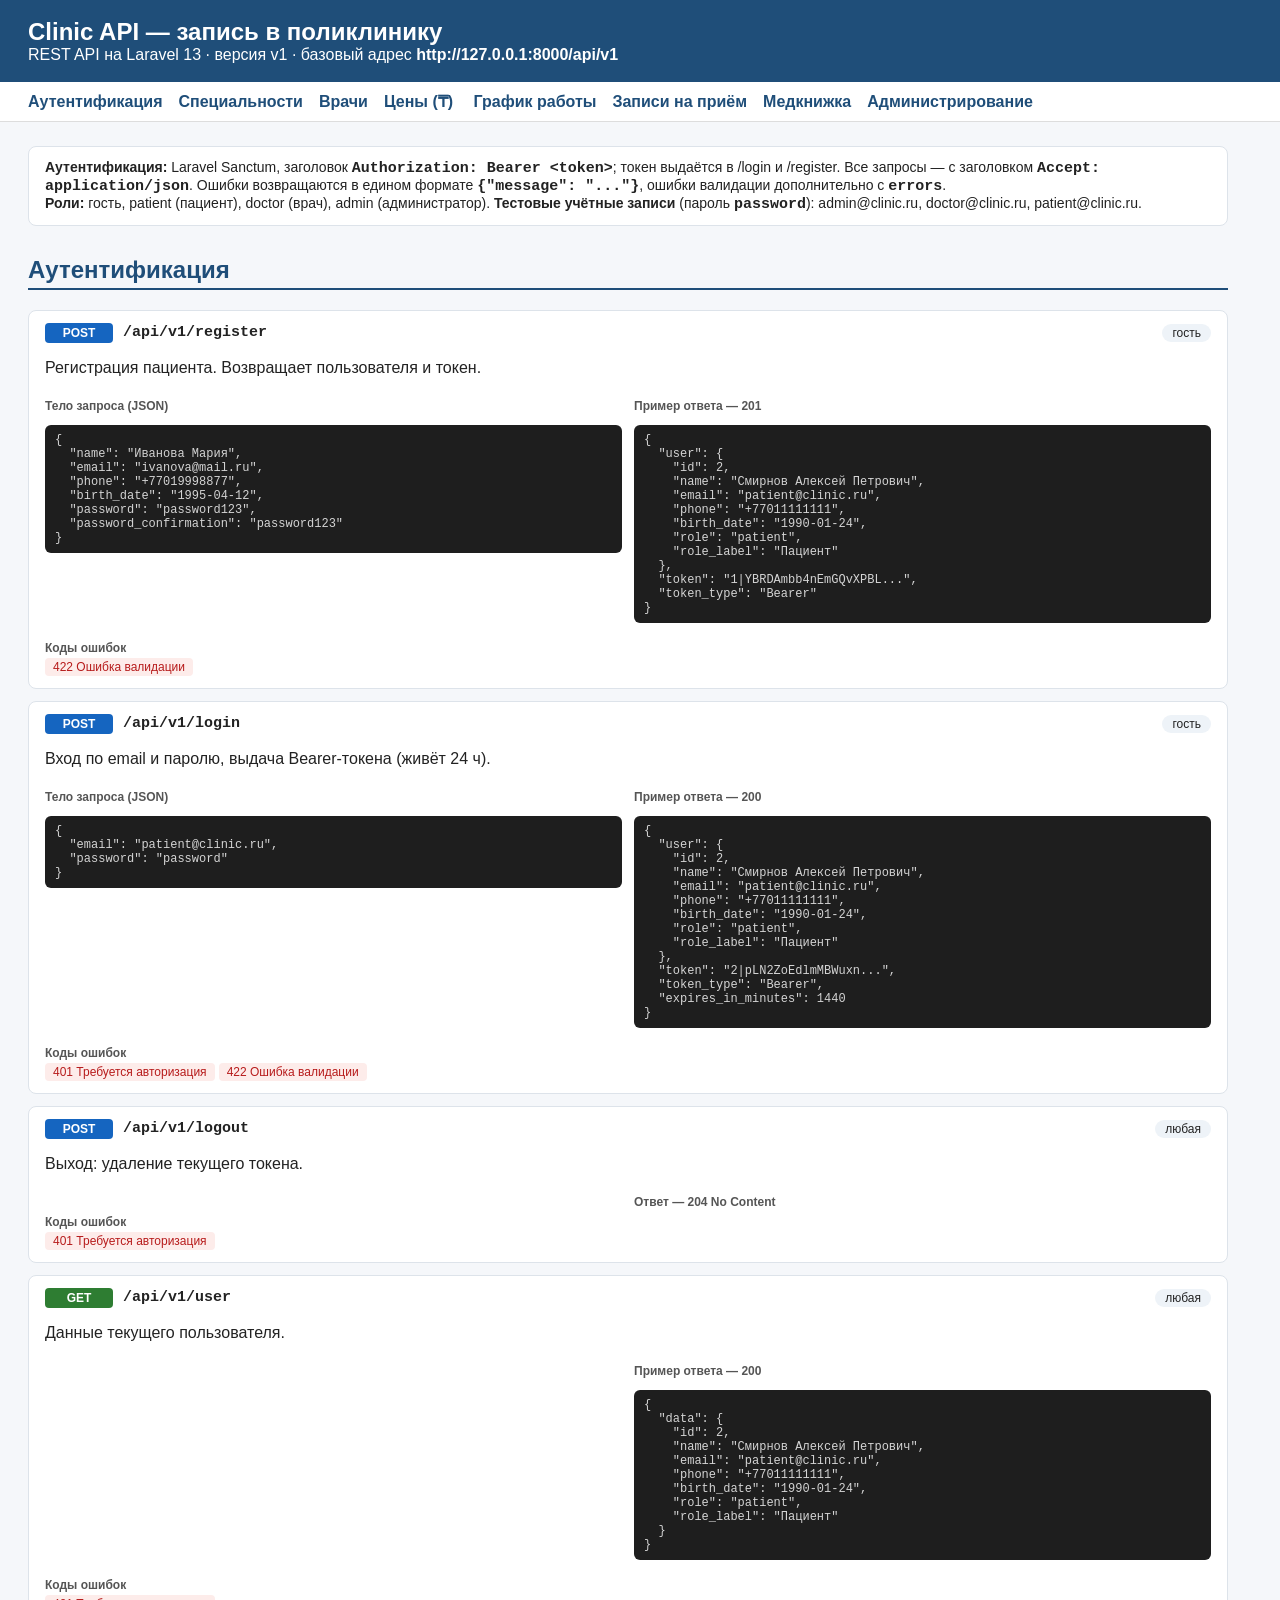
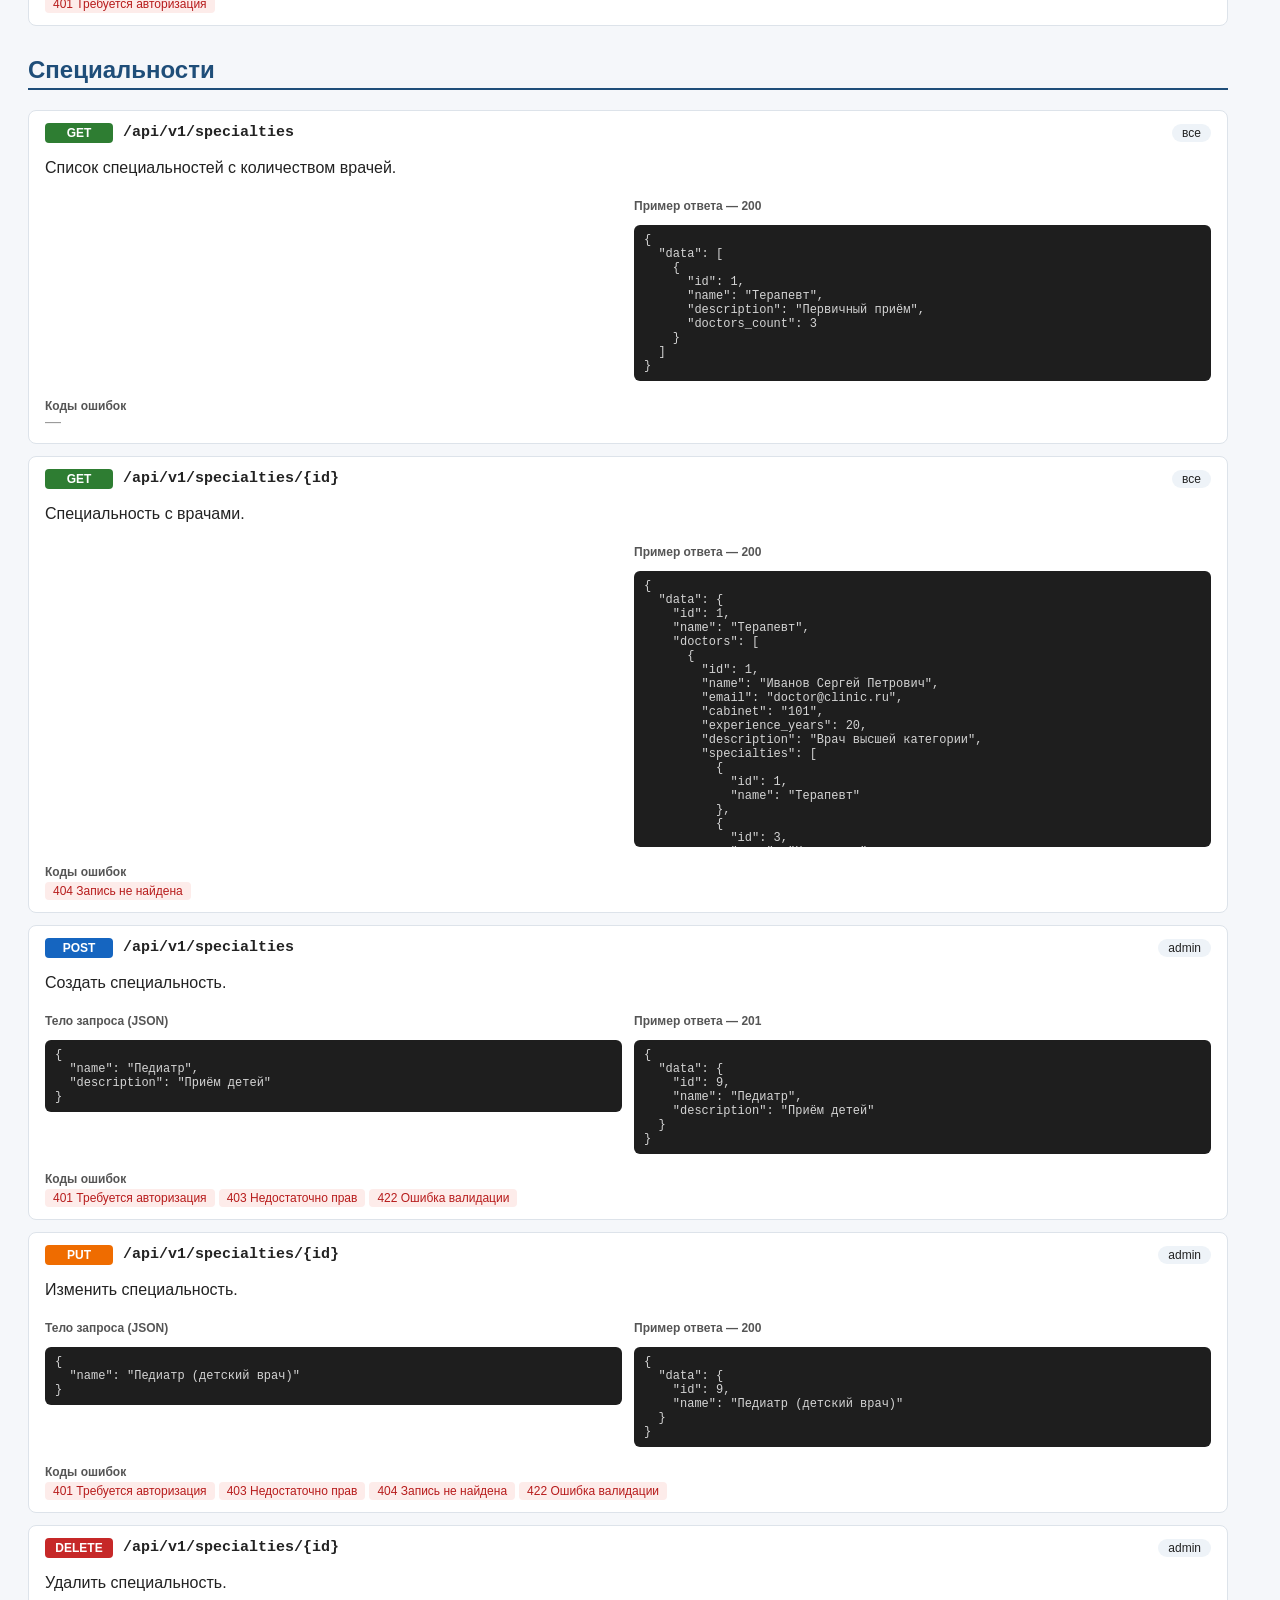
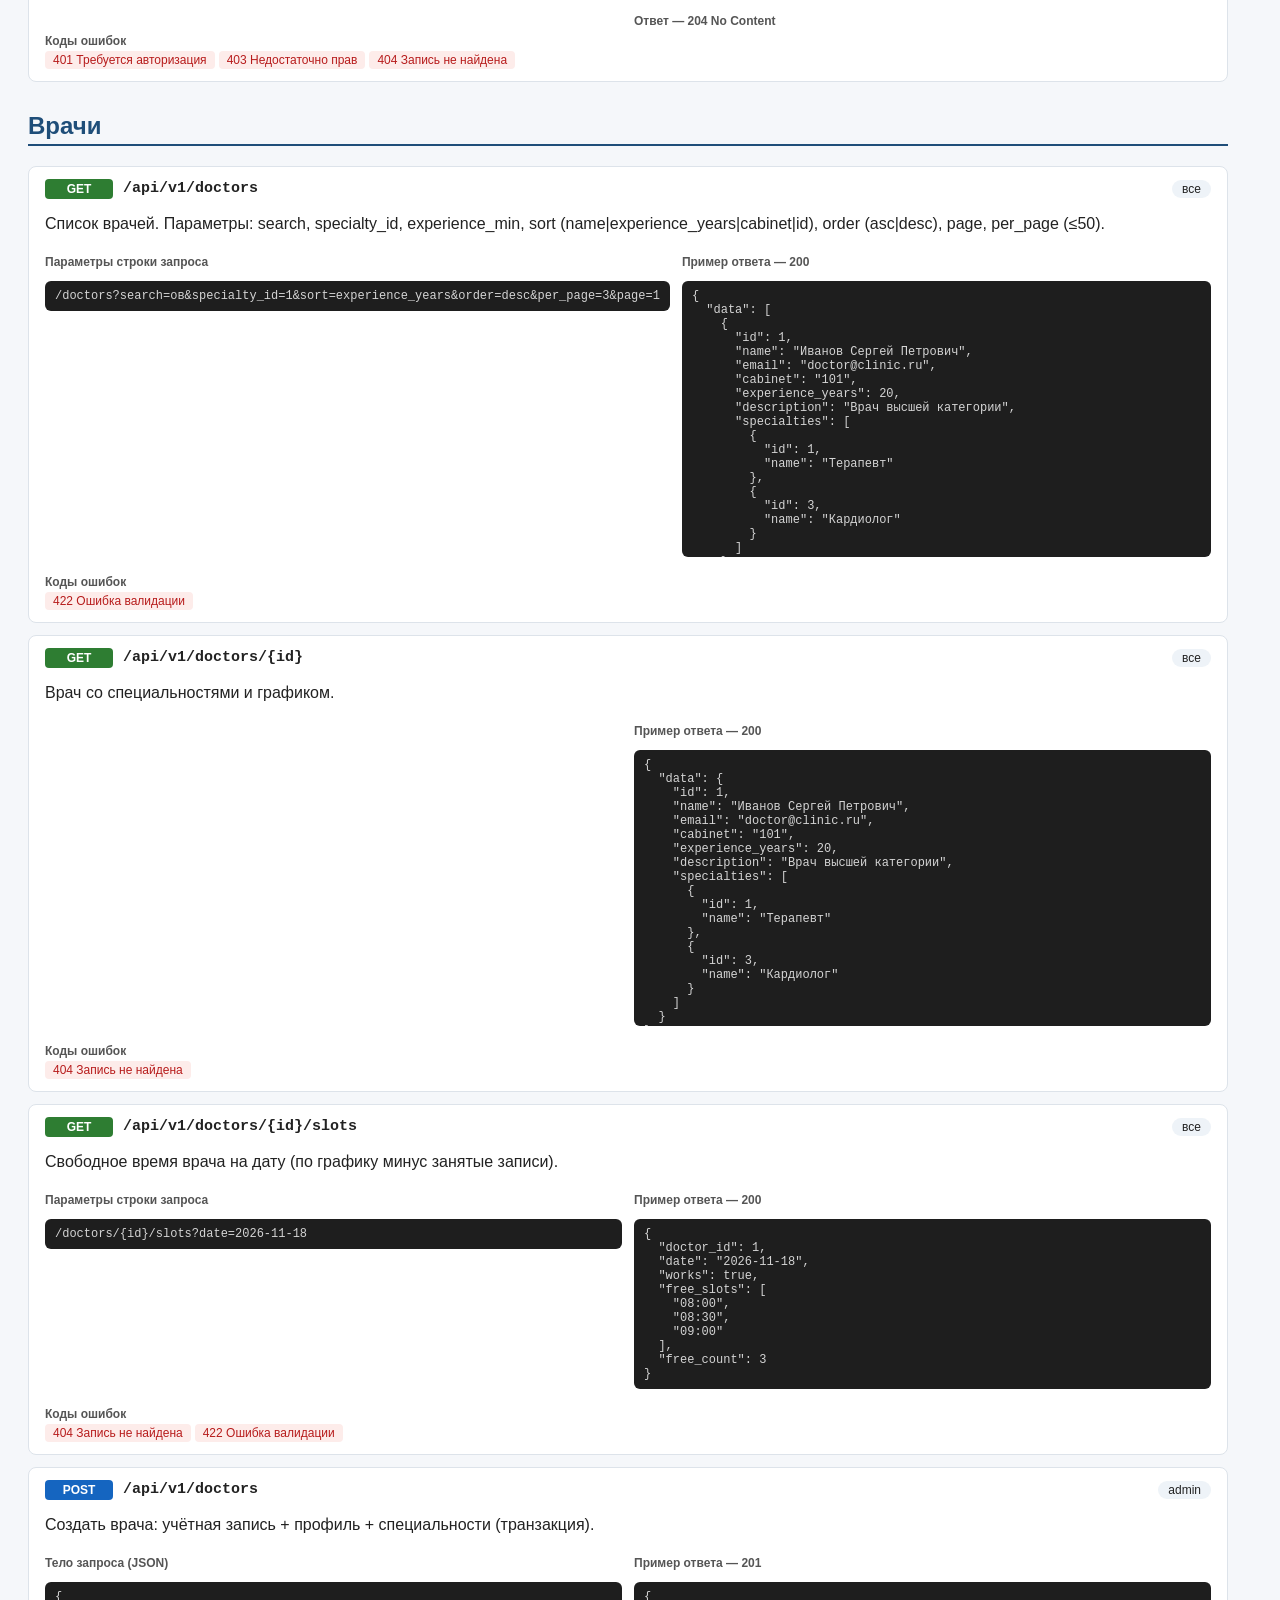
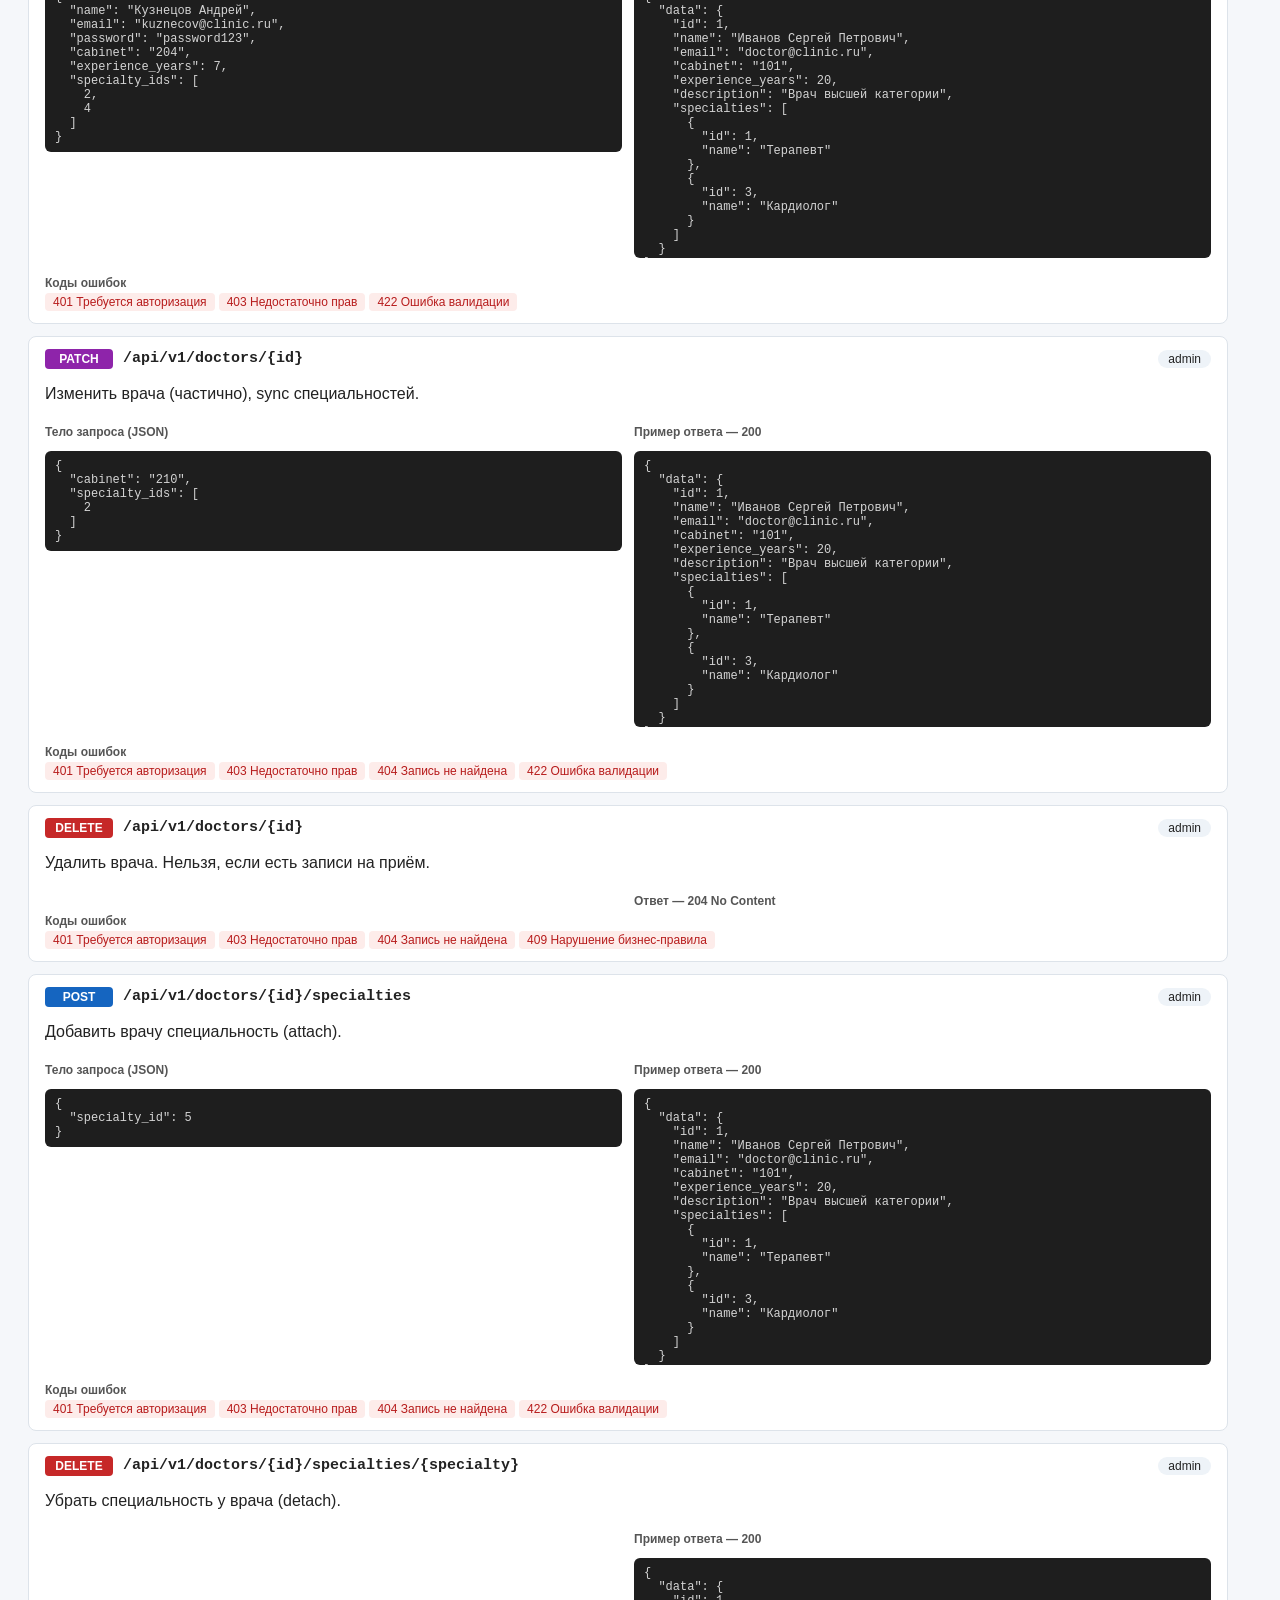
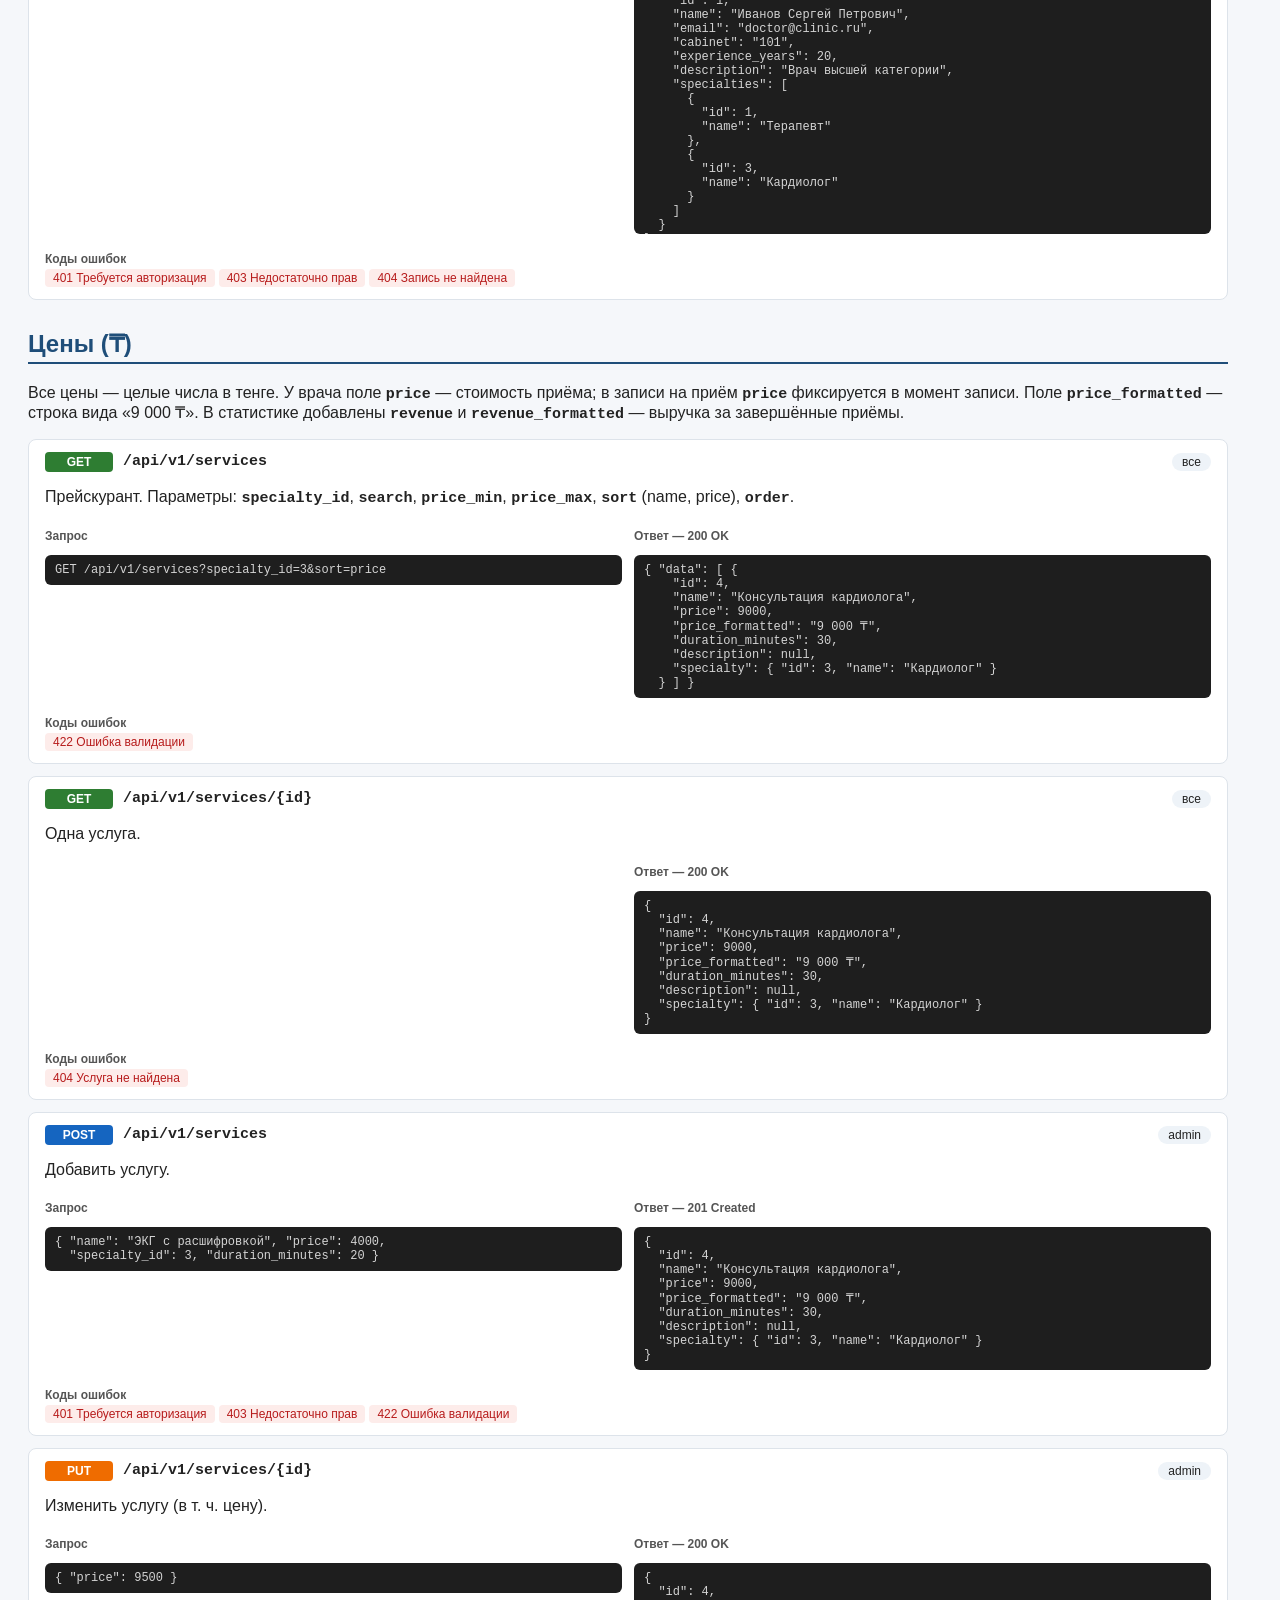
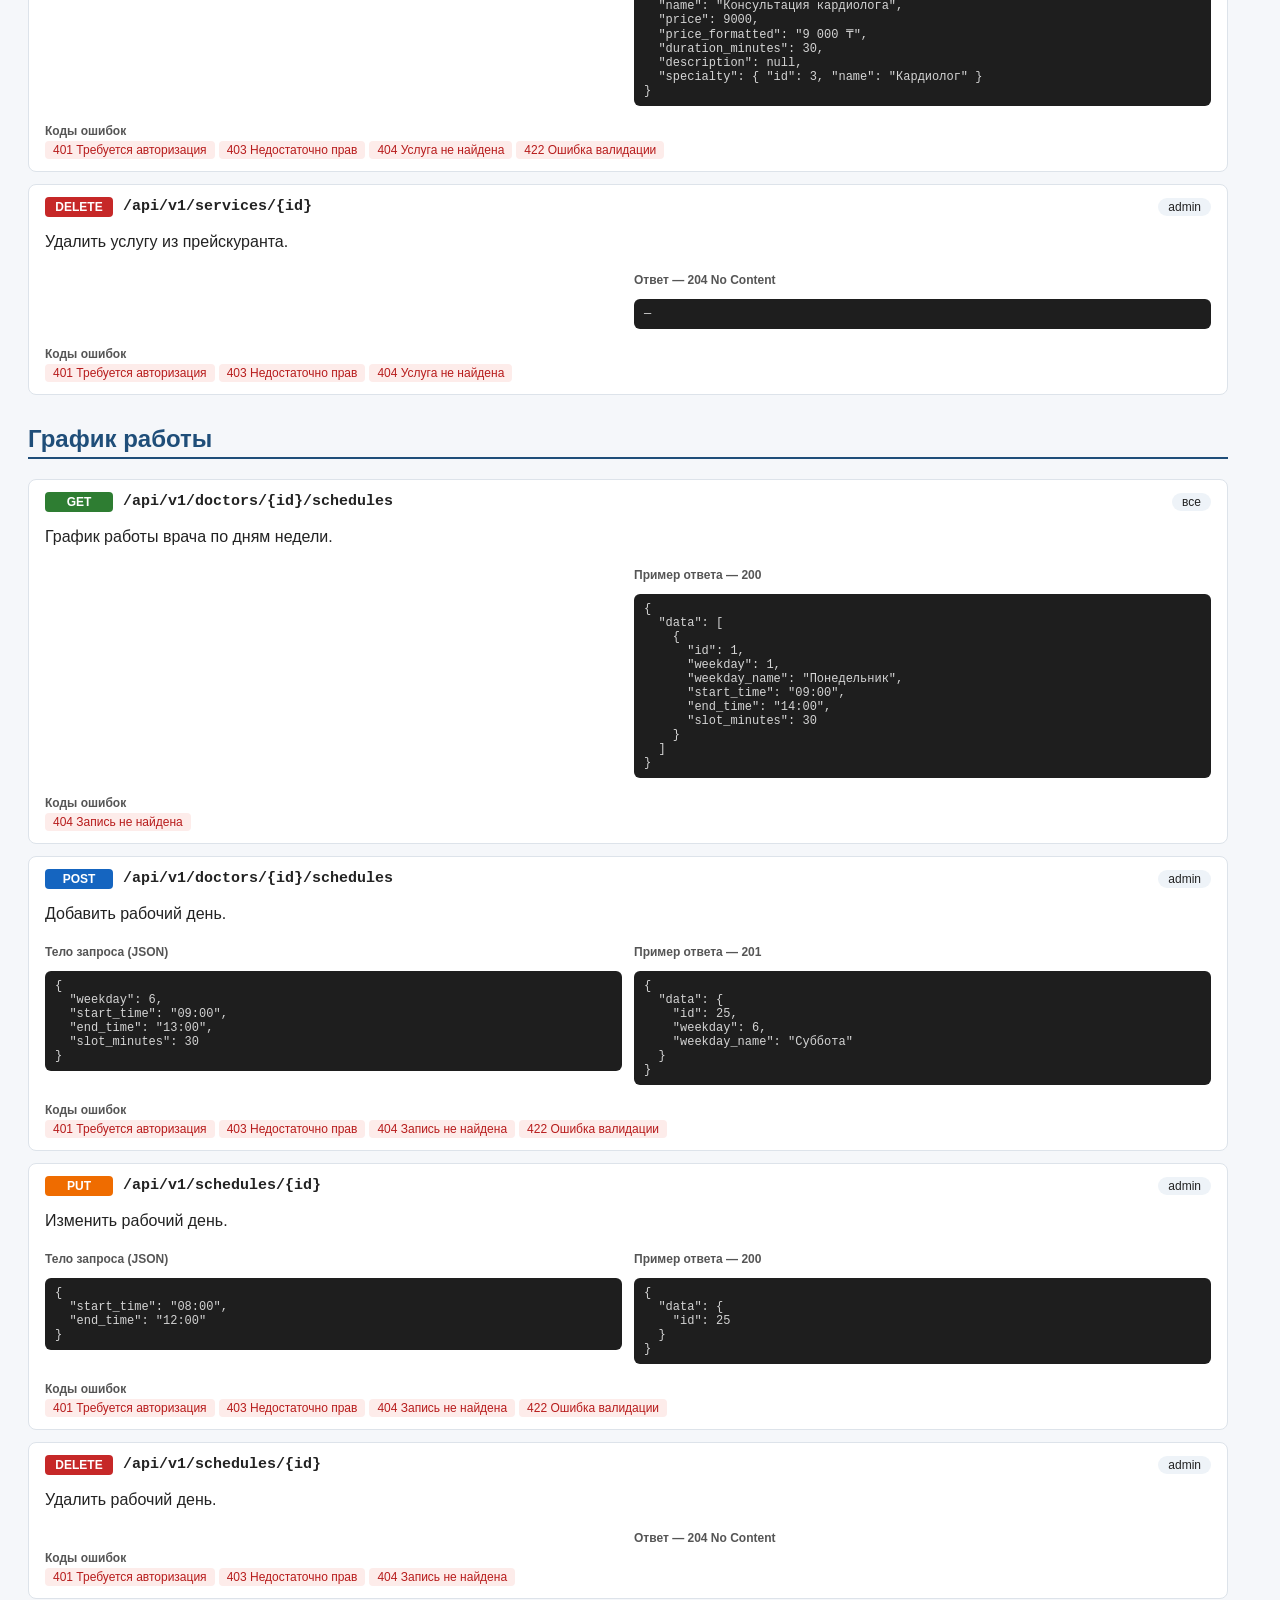
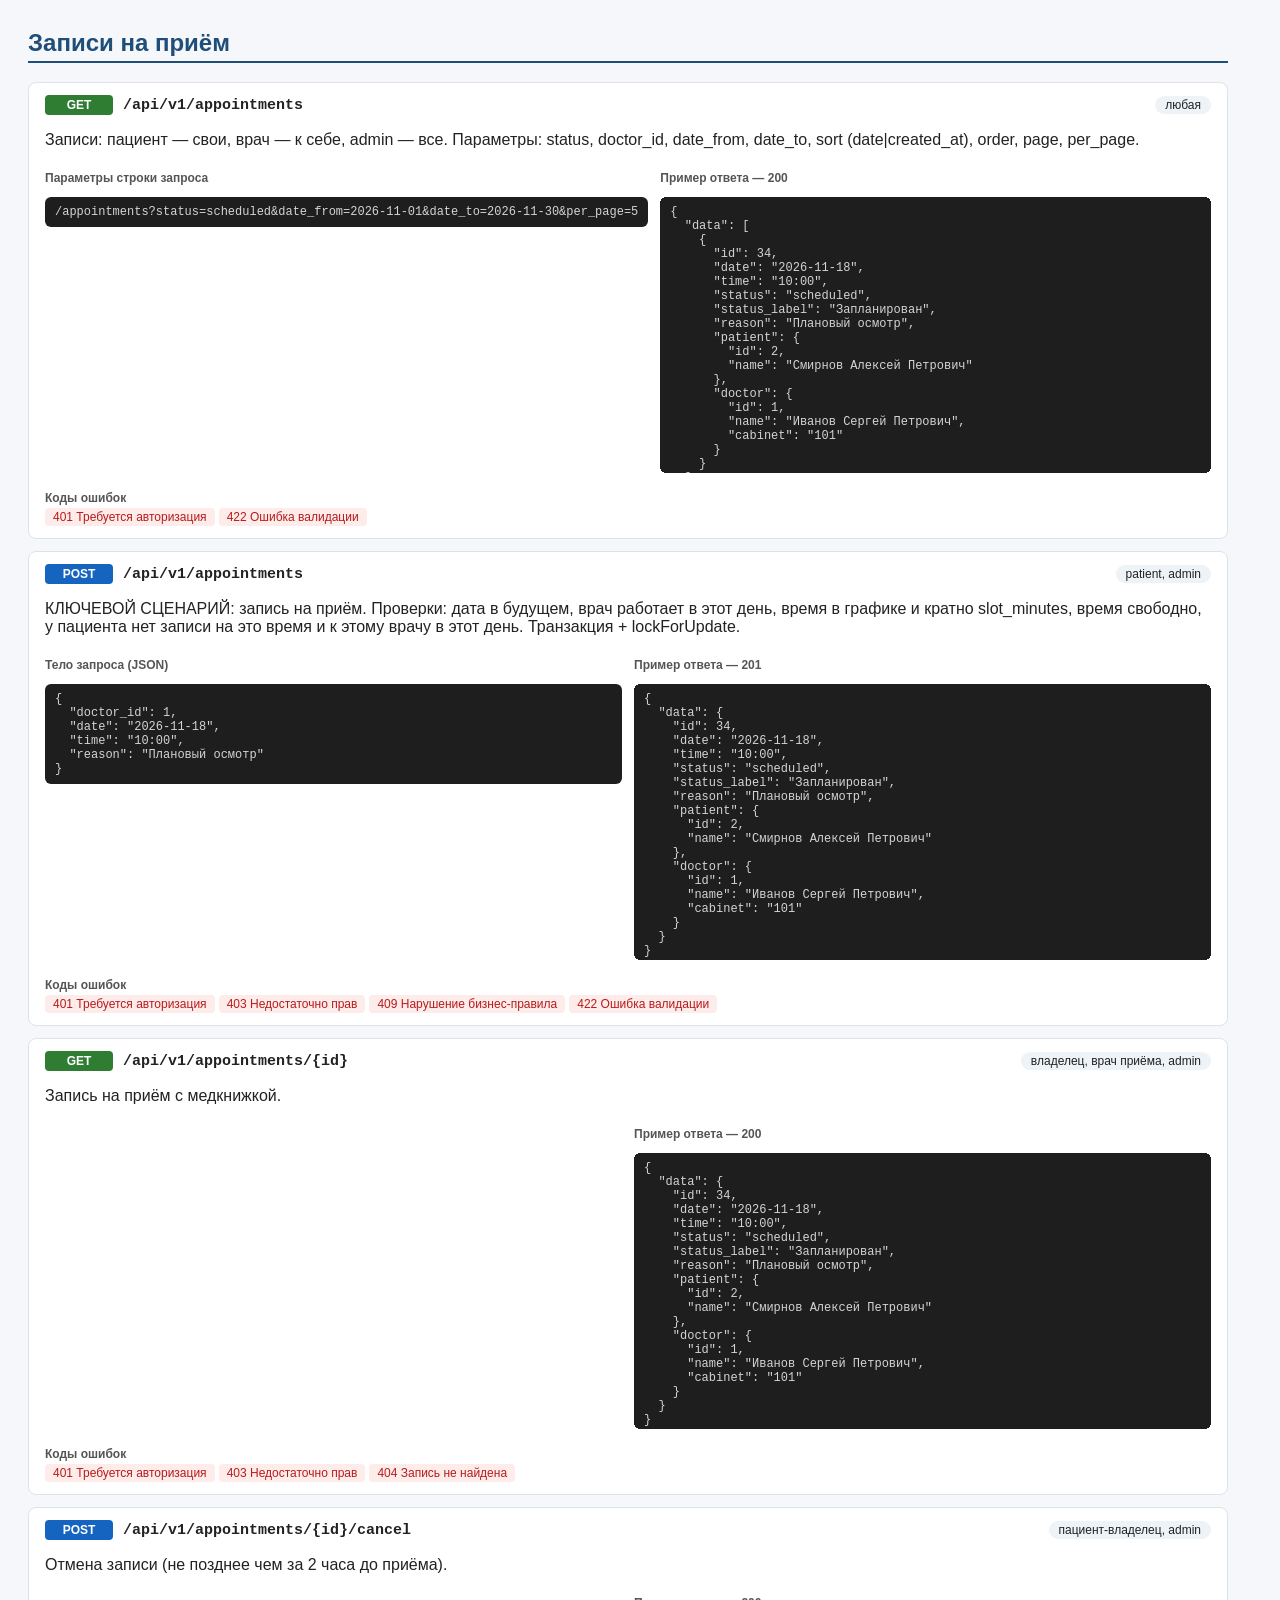
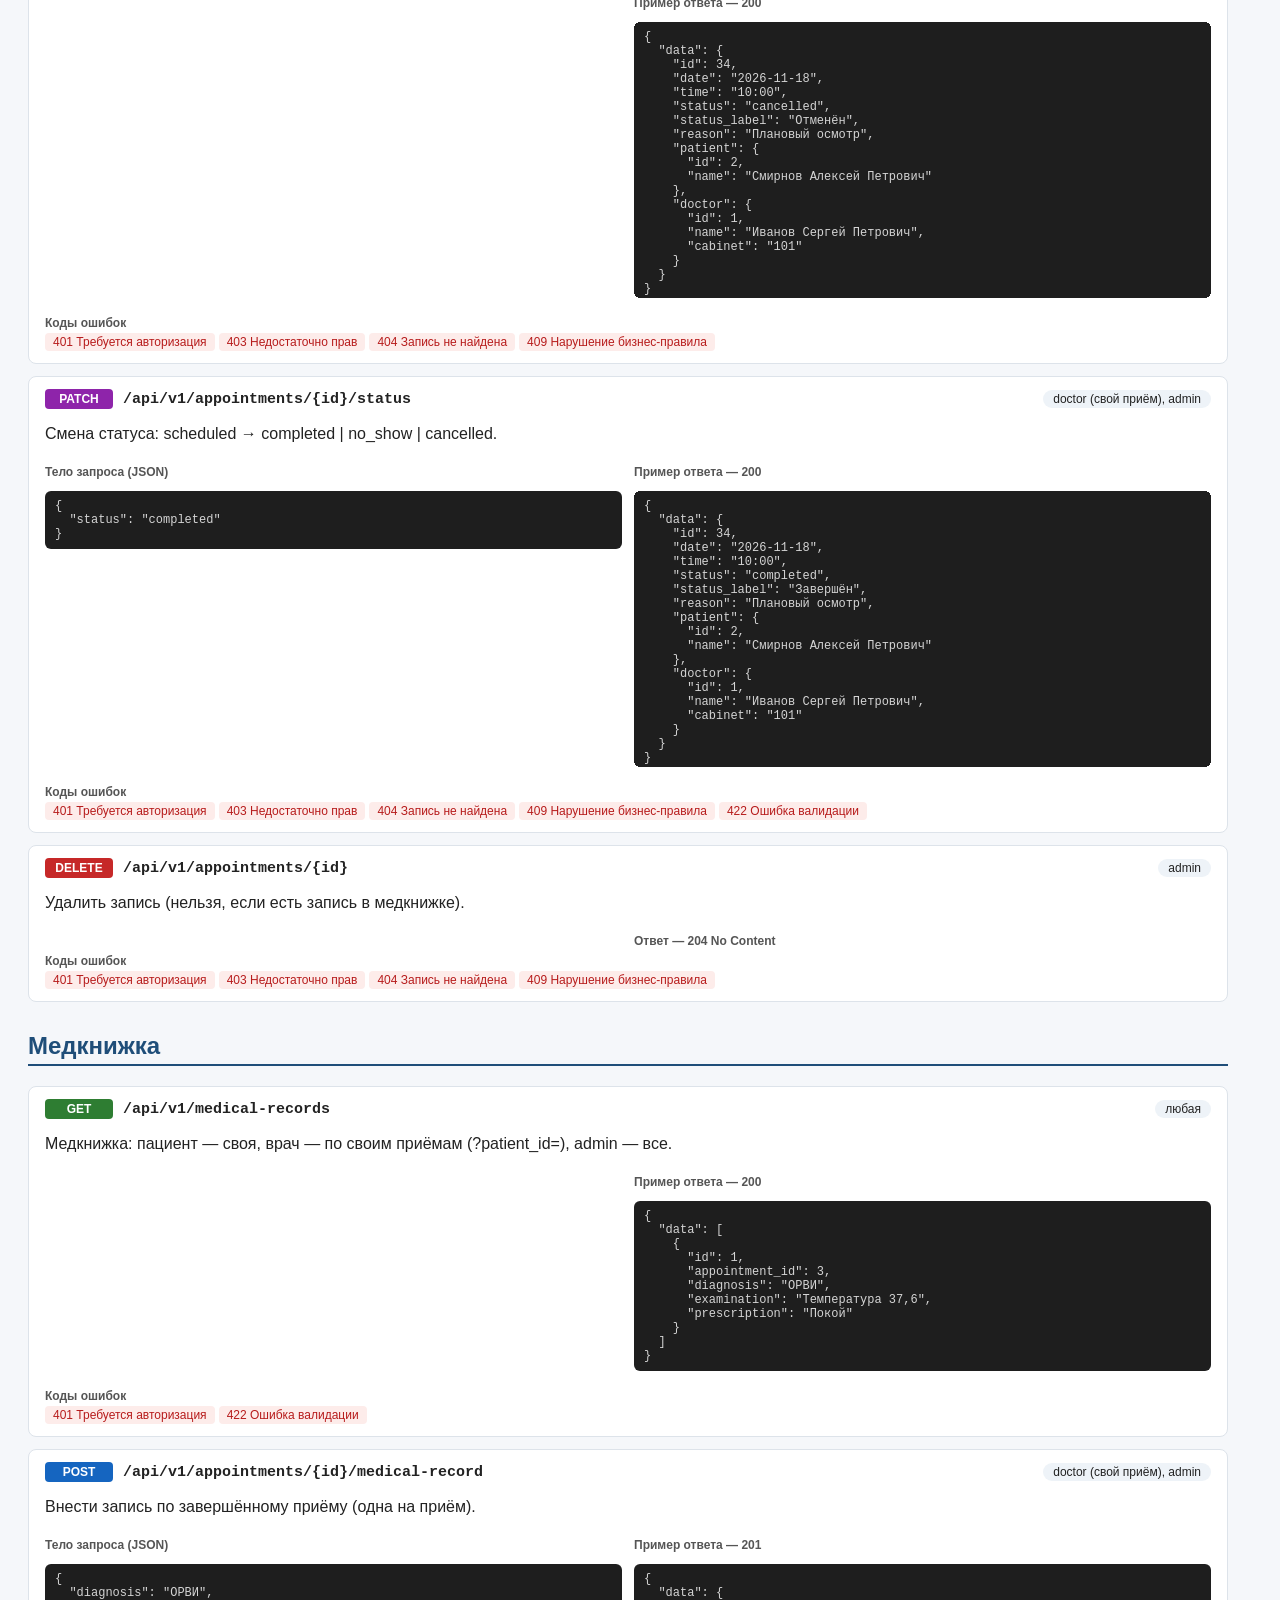
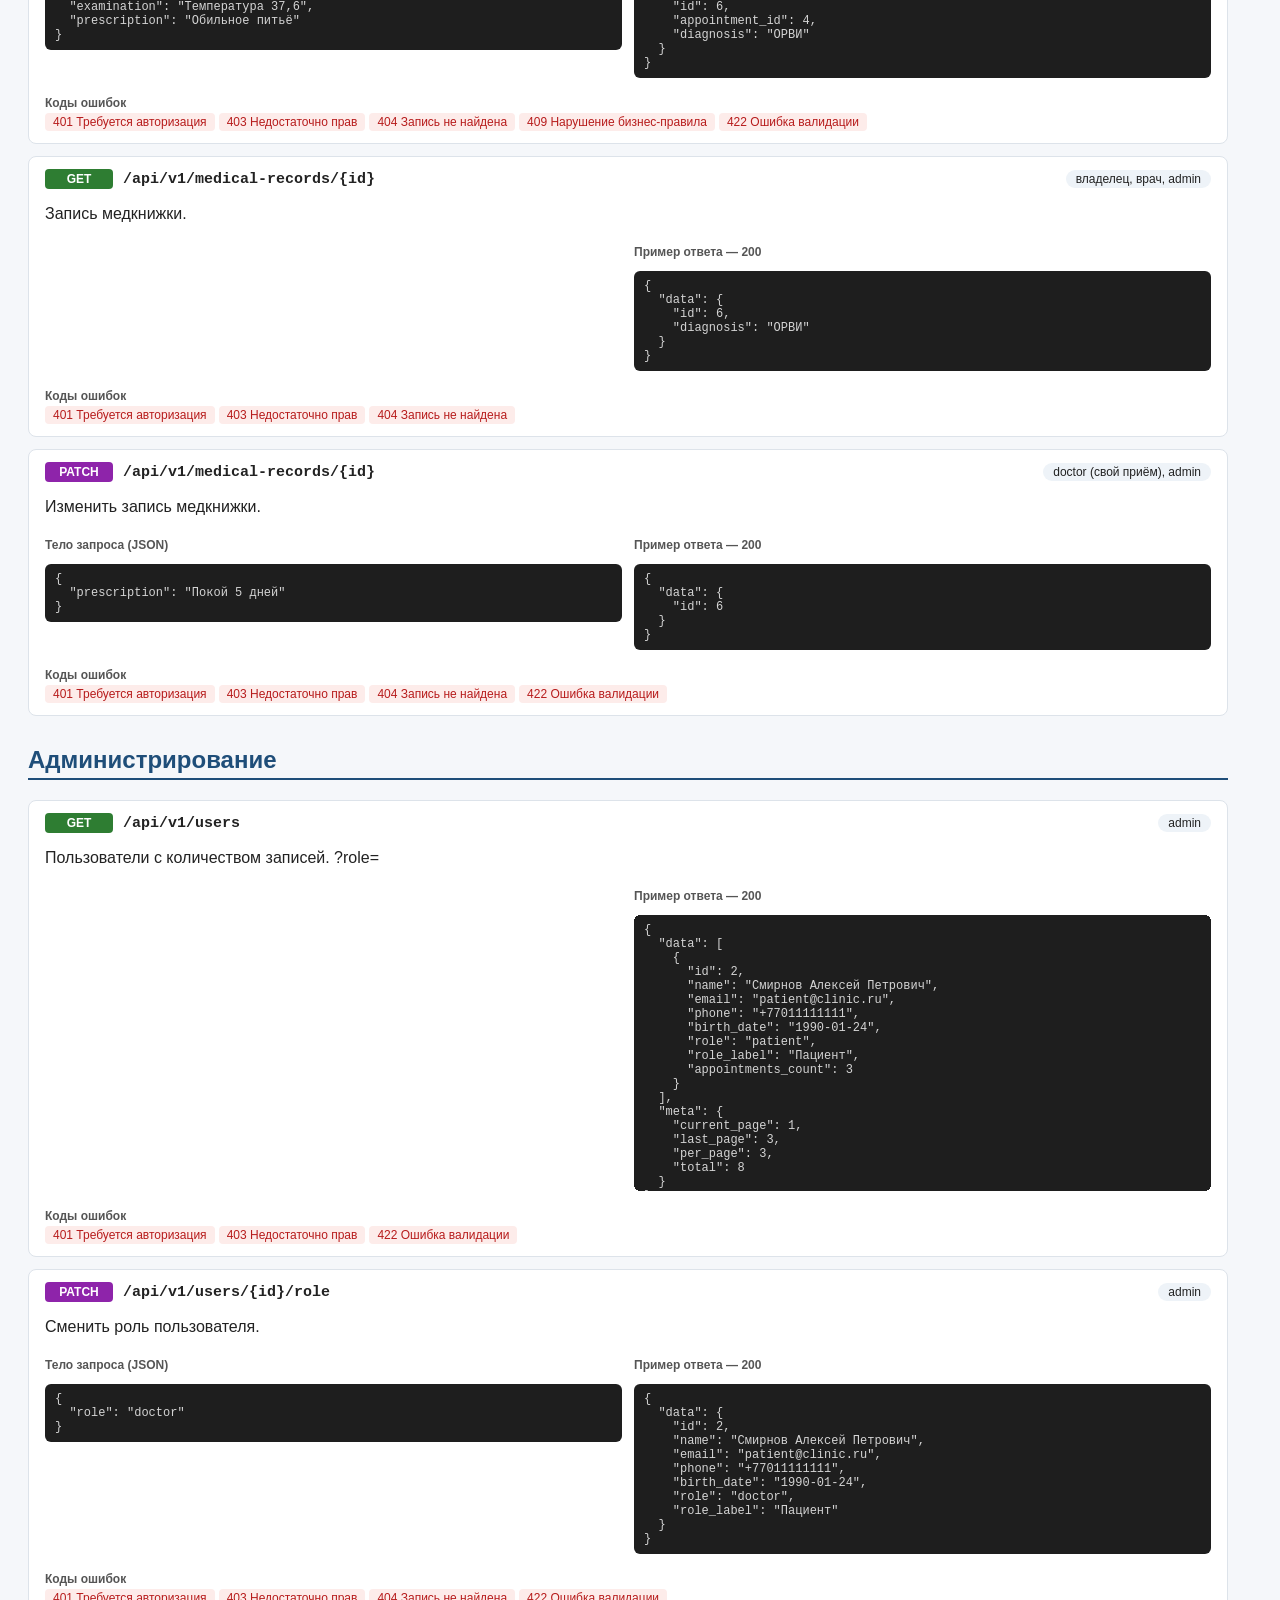
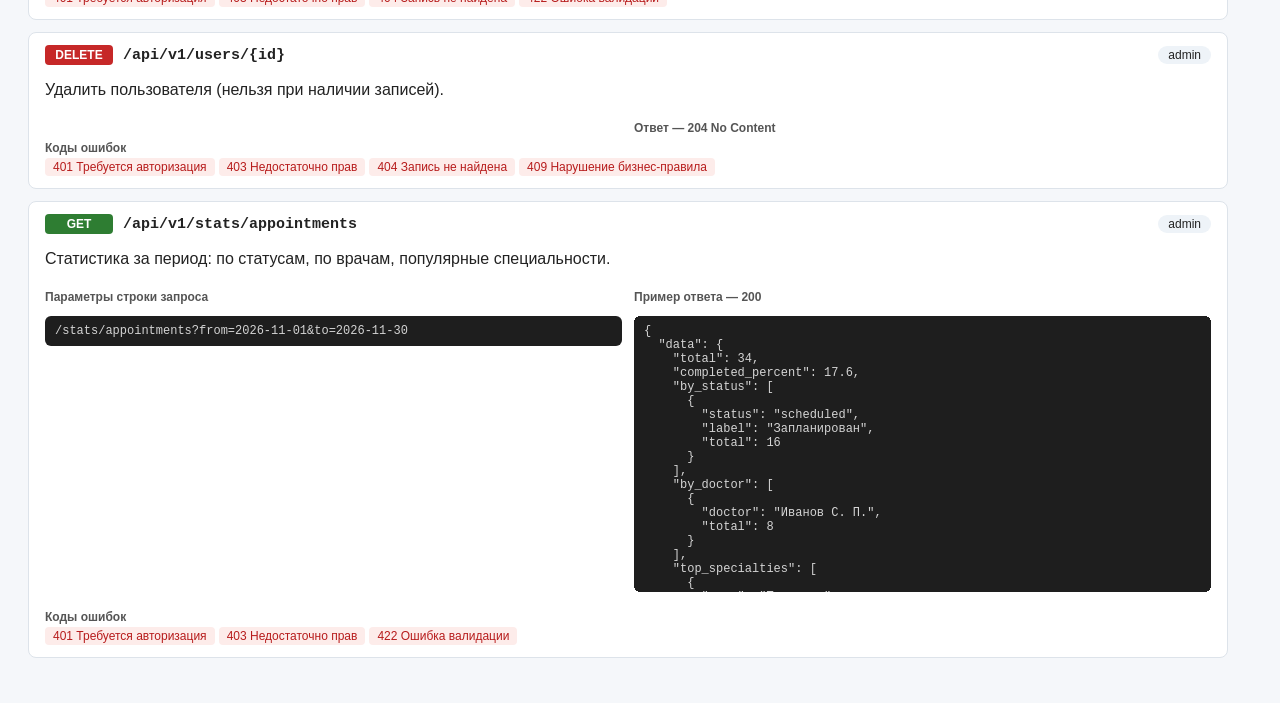
==== commit ec665131: "Ceny v tenge: stoimost priema vracha, preiskurant uslug (medical_services), cena v zapisi, vyruchka " ====
--- a/public/docs/index.html
+++ b/public/docs/index.html
@@ -9,7 +9,7 @@
 .err{display:inline-block;background:#fdecea;color:#b71c1c;border-radius:4px;padding:2px 8px;margin:3px 4px 0 0;font-size:12px}.muted{color:#999}
 .info{background:#fff;border:1px solid #dde3ea;border-radius:8px;padding:12px 16px;margin-top:14px;font-size:14px}</style></head><body>
 <header><h1>Clinic API — запись в поликлинику</h1><div>REST API на Laravel 13 · версия v1 · базовый адрес <b>http://127.0.0.1:8000/api/v1</b></div></header>
-<nav><a href="#g0">Аутентификация</a><a href="#g1">Специальности</a><a href="#g2">Врачи</a><a href="#g3">График работы</a><a href="#g4">Записи на приём</a><a href="#g5">Медкнижка</a><a href="#g6">Администрирование</a></nav><main><div class="info"><b>Аутентификация:</b> Laravel Sanctum, заголовок <code>Authorization: Bearer &lt;token&gt;</code>; токен выдаётся в /login и /register.
+<nav><a href="#g0">Аутентификация</a><a href="#g1">Специальности</a><a href="#g2">Врачи</a><a href="#gp">Цены (₸)</a> <a href="#g3">График работы</a><a href="#g4">Записи на приём</a><a href="#g5">Медкнижка</a><a href="#g6">Администрирование</a></nav><main><div class="info"><b>Аутентификация:</b> Laravel Sanctum, заголовок <code>Authorization: Bearer &lt;token&gt;</code>; токен выдаётся в /login и /register.
 Все запросы — с заголовком <code>Accept: application/json</code>. Ошибки возвращаются в едином формате <code>{"message": "..."}</code>, ошибки валидации дополнительно с <code>errors</code>.<br>
 <b>Роли:</b> гость, patient (пациент), doctor (врач), admin (администратор). <b>Тестовые учётные записи</b> (пароль <code>password</code>): admin@clinic.ru, doctor@clinic.ru, patient@clinic.ru.</div><h2 id="g0">Аутентификация</h2><div class="ep"><div class="head"><span class="m" style="background:#1565c0">POST</span><code>/api/v1/register</code><span class="role">гость</span></div>
 <p>Регистрация пациента. Возвращает пользователя и токен.</p><div class="cols"><div><div class="lbl">Тело запроса (JSON)</div><pre>{
@@ -276,7 +276,45 @@
       }
     ]
   }
-}</pre></div></div><div class="lbl">Коды ошибок</div><div><span class="err">401 Требуется авторизация</span><span class="err">403 Недостаточно прав</span><span class="err">404 Запись не найдена</span></div></div><h2 id="g3">График работы</h2><div class="ep"><div class="head"><span class="m" style="background:#2e7d32">GET</span><code>/api/v1/doctors/{id}/schedules</code><span class="role">все</span></div>
+}</pre></div></div><div class="lbl">Коды ошибок</div><div><span class="err">401 Требуется авторизация</span><span class="err">403 Недостаточно прав</span><span class="err">404 Запись не найдена</span></div></div><h2 id="gp">Цены (₸)</h2><p>Все цены — целые числа в тенге. У врача поле <code>price</code> — стоимость приёма; в записи на приём <code>price</code> фиксируется в момент записи. Поле <code>price_formatted</code> — строка вида «9 000 ₸». В статистике добавлены <code>revenue</code> и <code>revenue_formatted</code> — выручка за завершённые приёмы.</p><div class="ep"><div class="head"><span class="m" style="background:#2e7d32">GET</span><code>/api/v1/services</code><span class="role">все</span></div>
+<p>Прейскурант. Параметры: <code>specialty_id</code>, <code>search</code>, <code>price_min</code>, <code>price_max</code>, <code>sort</code> (name, price), <code>order</code>.</p><div class="cols"><div><div class="lbl">Запрос</div><pre>GET /api/v1/services?specialty_id=3&amp;sort=price</pre></div><div><div class="lbl">Ответ — 200 OK</div><pre>{ "data": [ {
+    "id": 4,
+    "name": "Консультация кардиолога",
+    "price": 9000,
+    "price_formatted": "9 000 ₸",
+    "duration_minutes": 30,
+    "description": null,
+    "specialty": { "id": 3, "name": "Кардиолог" }
+  } ] }</pre></div></div><div class="lbl">Коды ошибок</div><div><span class="err">422 Ошибка валидации</span></div></div><div class="ep"><div class="head"><span class="m" style="background:#2e7d32">GET</span><code>/api/v1/services/{id}</code><span class="role">все</span></div>
+<p>Одна услуга.</p><div class="cols"><div></div><div><div class="lbl">Ответ — 200 OK</div><pre>{
+  "id": 4,
+  "name": "Консультация кардиолога",
+  "price": 9000,
+  "price_formatted": "9 000 ₸",
+  "duration_minutes": 30,
+  "description": null,
+  "specialty": { "id": 3, "name": "Кардиолог" }
+}</pre></div></div><div class="lbl">Коды ошибок</div><div><span class="err">404 Услуга не найдена</span></div></div><div class="ep"><div class="head"><span class="m" style="background:#1565c0">POST</span><code>/api/v1/services</code><span class="role">admin</span></div>
+<p>Добавить услугу.</p><div class="cols"><div><div class="lbl">Запрос</div><pre>{ "name": "ЭКГ с расшифровкой", "price": 4000,
+  "specialty_id": 3, "duration_minutes": 20 }</pre></div><div><div class="lbl">Ответ — 201 Created</div><pre>{
+  "id": 4,
+  "name": "Консультация кардиолога",
+  "price": 9000,
+  "price_formatted": "9 000 ₸",
+  "duration_minutes": 30,
+  "description": null,
+  "specialty": { "id": 3, "name": "Кардиолог" }
+}</pre></div></div><div class="lbl">Коды ошибок</div><div><span class="err">401 Требуется авторизация</span><span class="err">403 Недостаточно прав</span><span class="err">422 Ошибка валидации</span></div></div><div class="ep"><div class="head"><span class="m" style="background:#ef6c00">PUT</span><code>/api/v1/services/{id}</code><span class="role">admin</span></div>
+<p>Изменить услугу (в т. ч. цену).</p><div class="cols"><div><div class="lbl">Запрос</div><pre>{ "price": 9500 }</pre></div><div><div class="lbl">Ответ — 200 OK</div><pre>{
+  "id": 4,
+  "name": "Консультация кардиолога",
+  "price": 9000,
+  "price_formatted": "9 000 ₸",
+  "duration_minutes": 30,
+  "description": null,
+  "specialty": { "id": 3, "name": "Кардиолог" }
+}</pre></div></div><div class="lbl">Коды ошибок</div><div><span class="err">401 Требуется авторизация</span><span class="err">403 Недостаточно прав</span><span class="err">404 Услуга не найдена</span><span class="err">422 Ошибка валидации</span></div></div><div class="ep"><div class="head"><span class="m" style="background:#c62828">DELETE</span><code>/api/v1/services/{id}</code><span class="role">admin</span></div>
+<p>Удалить услугу из прейскуранта.</p><div class="cols"><div></div><div><div class="lbl">Ответ — 204 No Content</div><pre>—</pre></div></div><div class="lbl">Коды ошибок</div><div><span class="err">401 Требуется авторизация</span><span class="err">403 Недостаточно прав</span><span class="err">404 Услуга не найдена</span></div></div><h2 id="g3">График работы</h2><div class="ep"><div class="head"><span class="m" style="background:#2e7d32">GET</span><code>/api/v1/doctors/{id}/schedules</code><span class="role">все</span></div>
 <p>График работы врача по дням недели.</p><div class="cols"><div></div><div><div class="lbl">Пример ответа — 200</div><pre>{
   &quot;data&quot;: [
     {
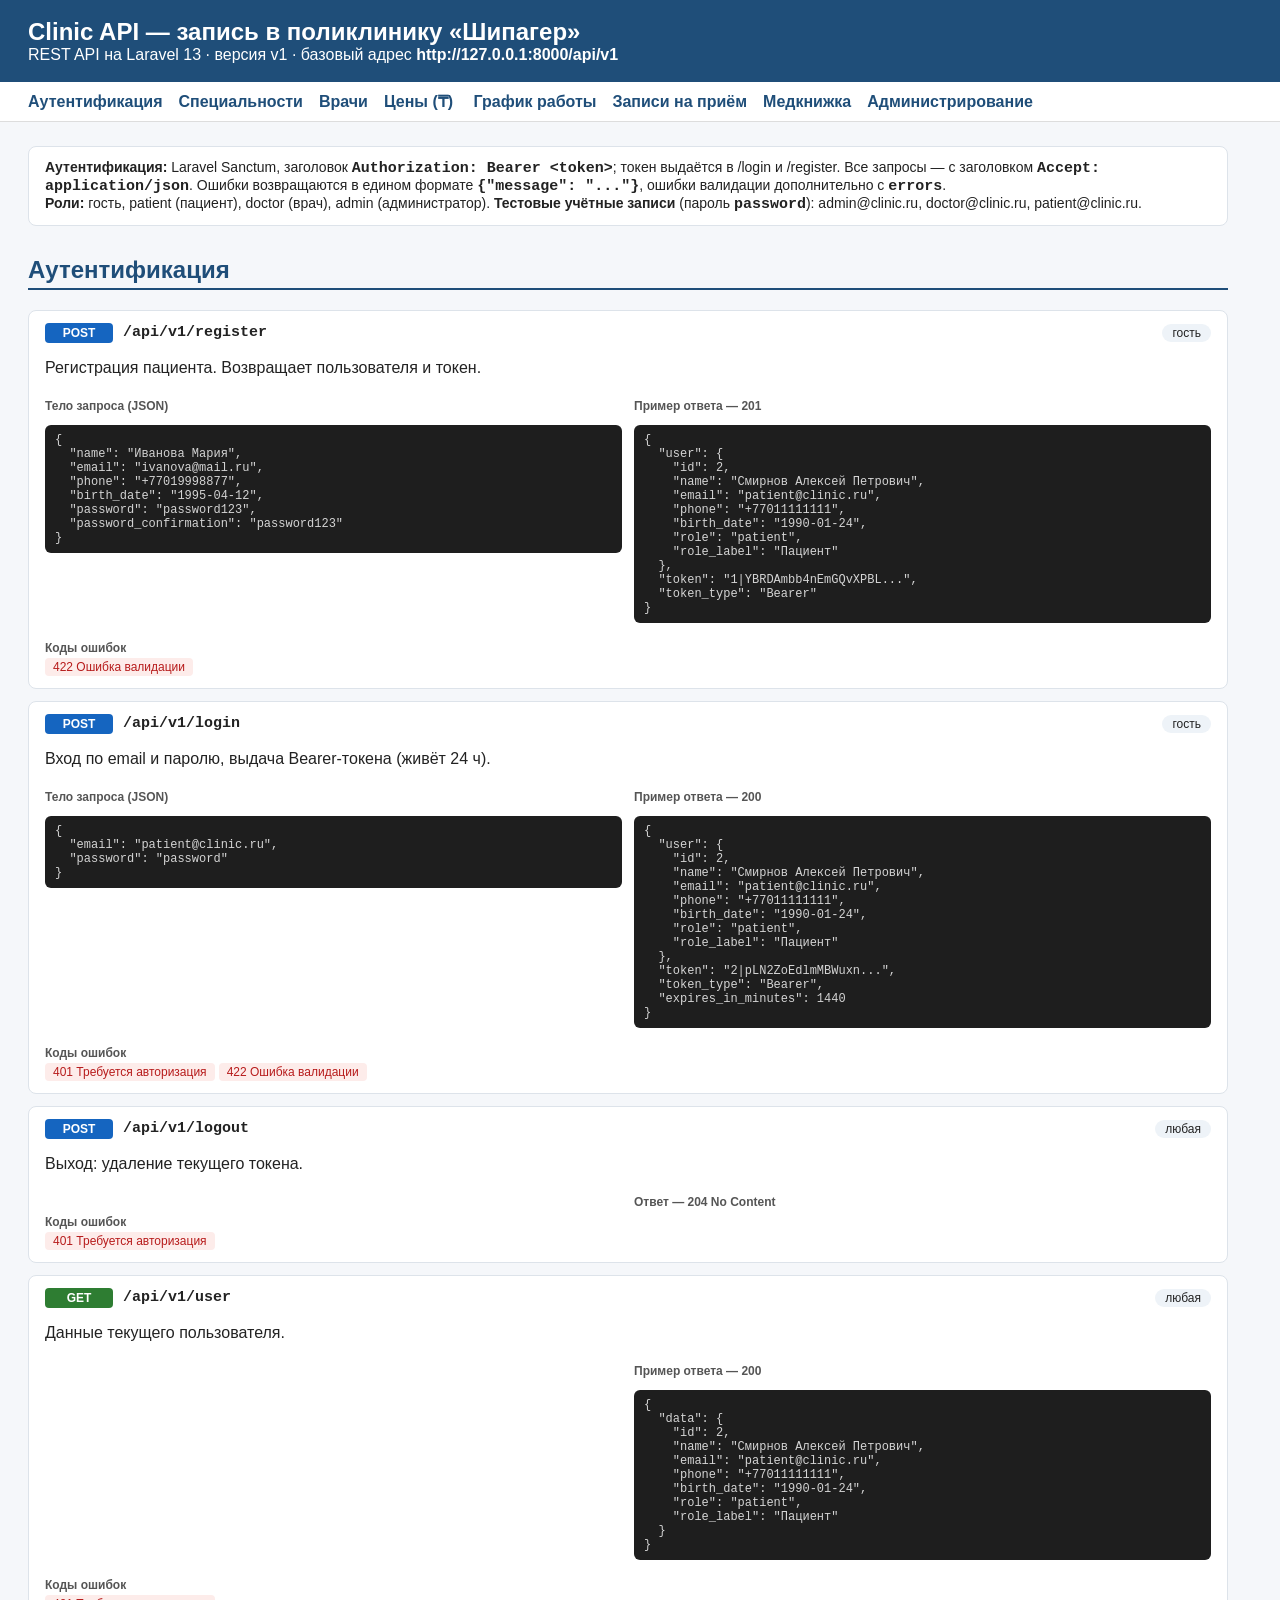
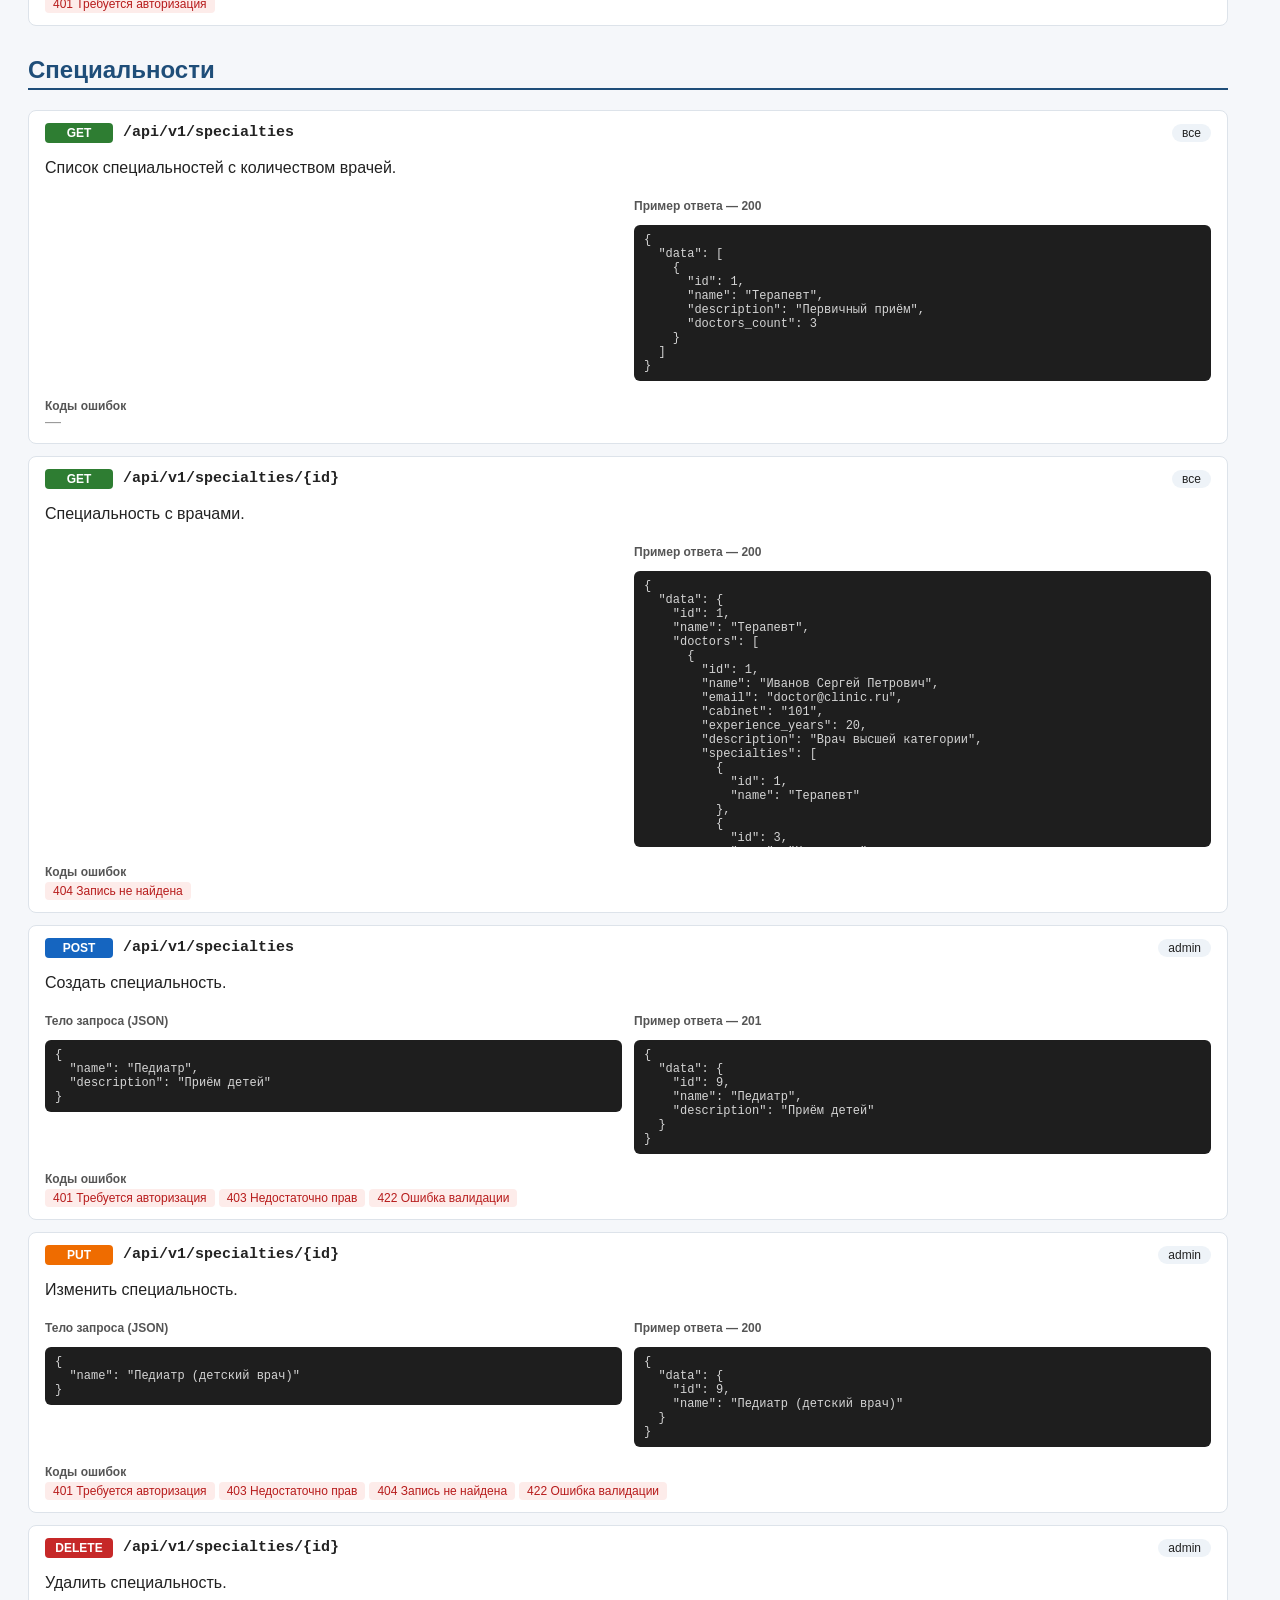
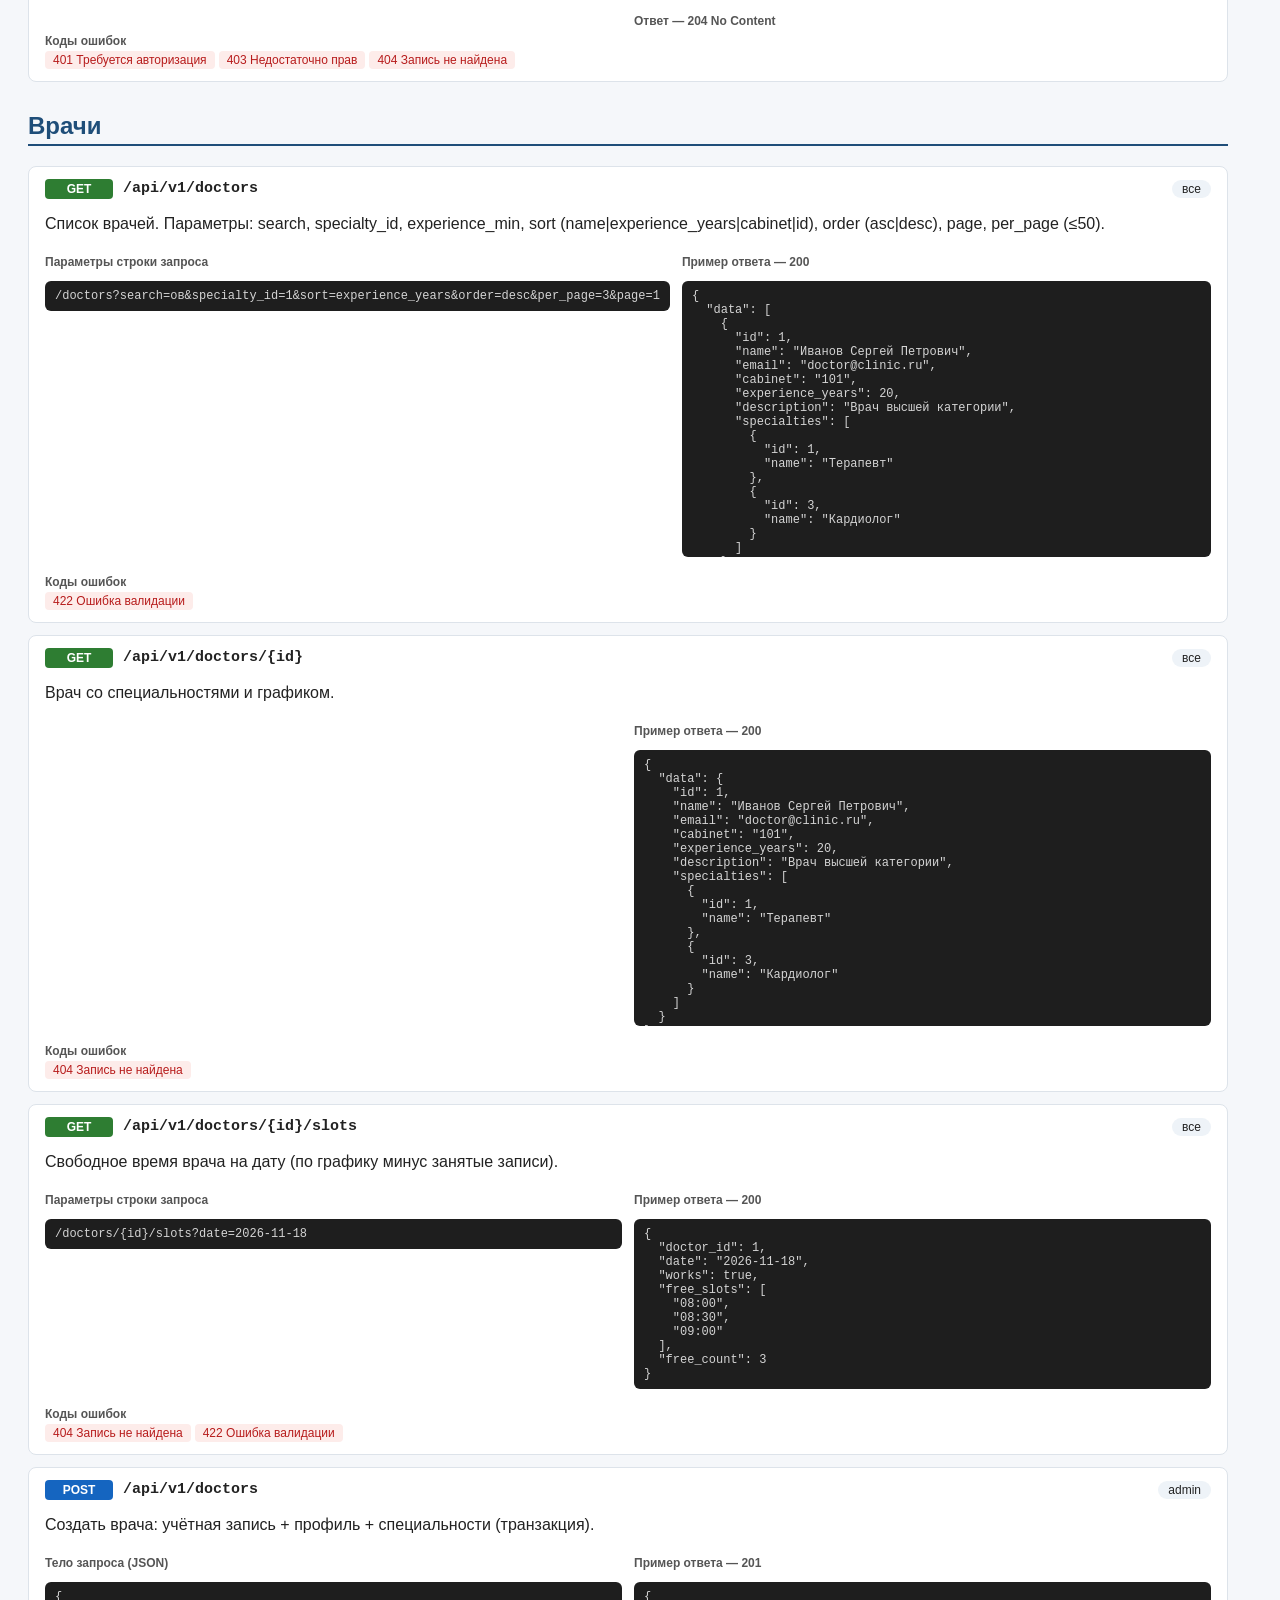
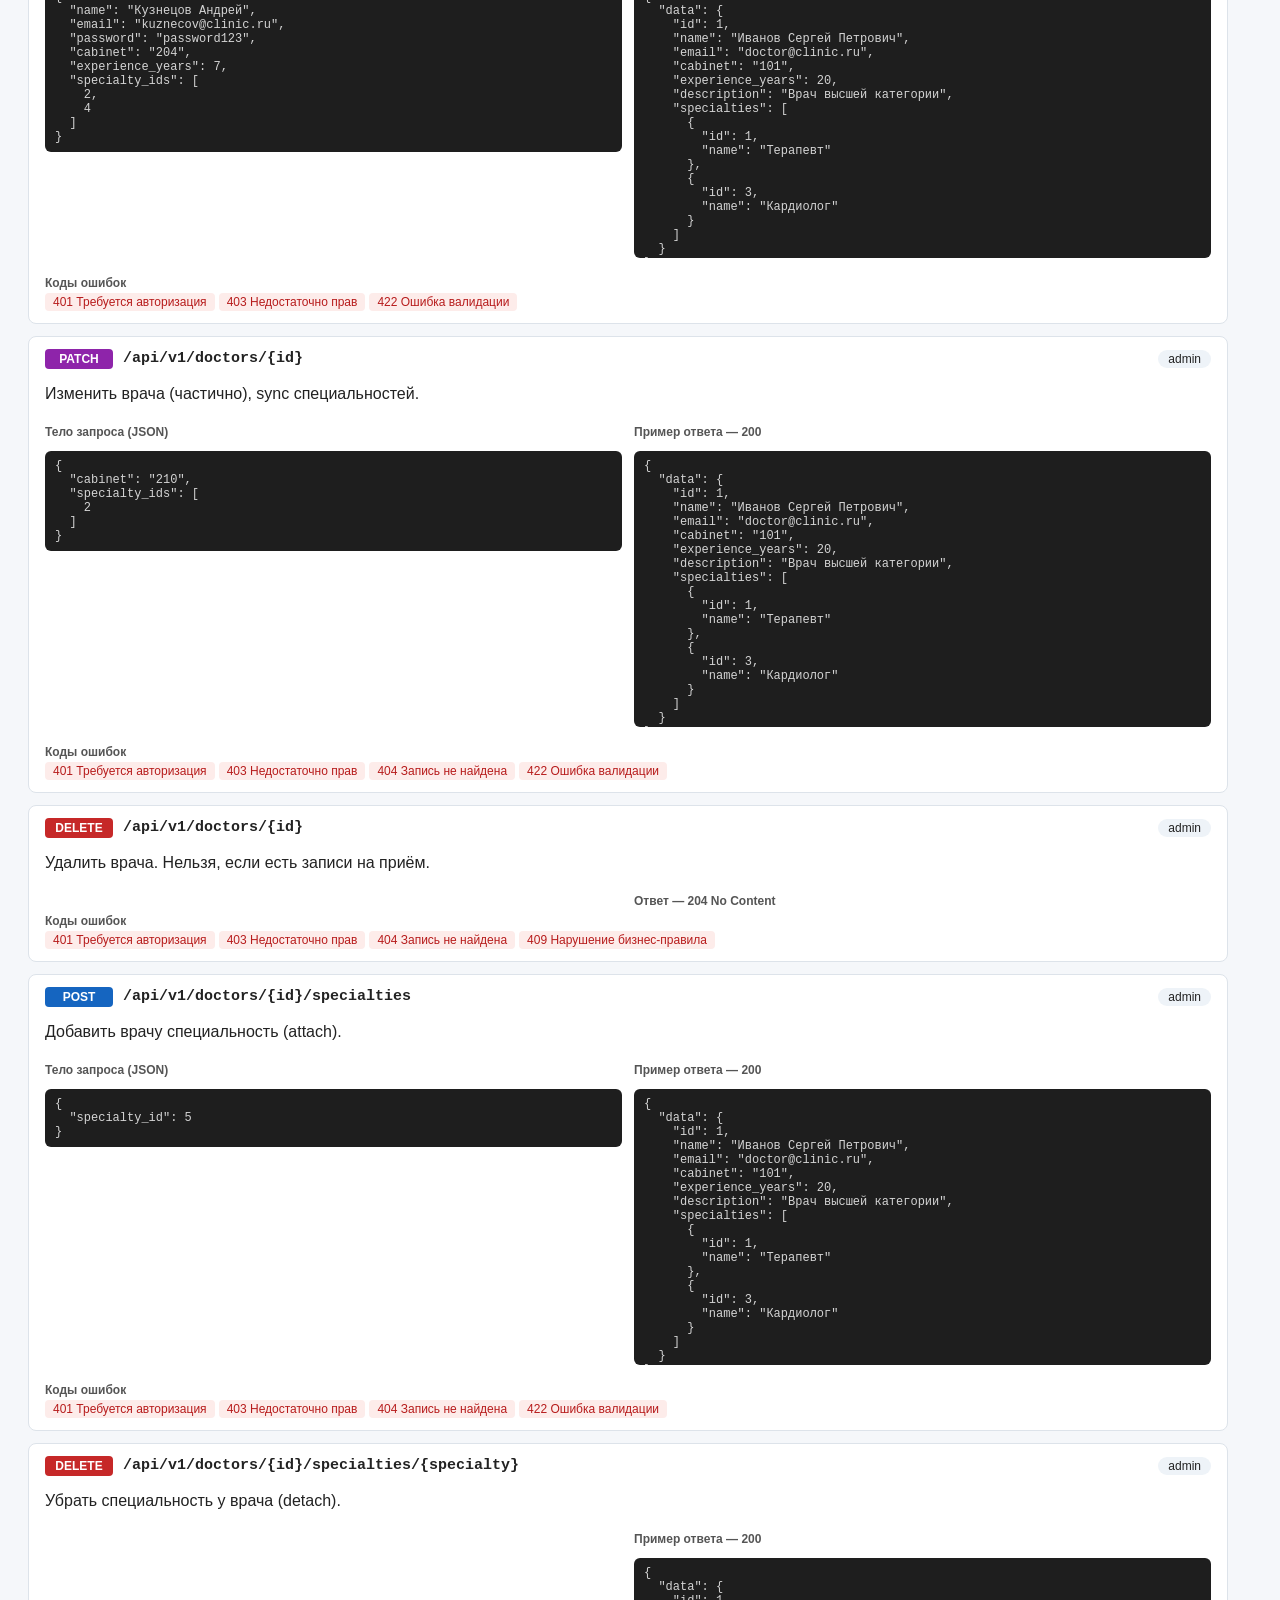
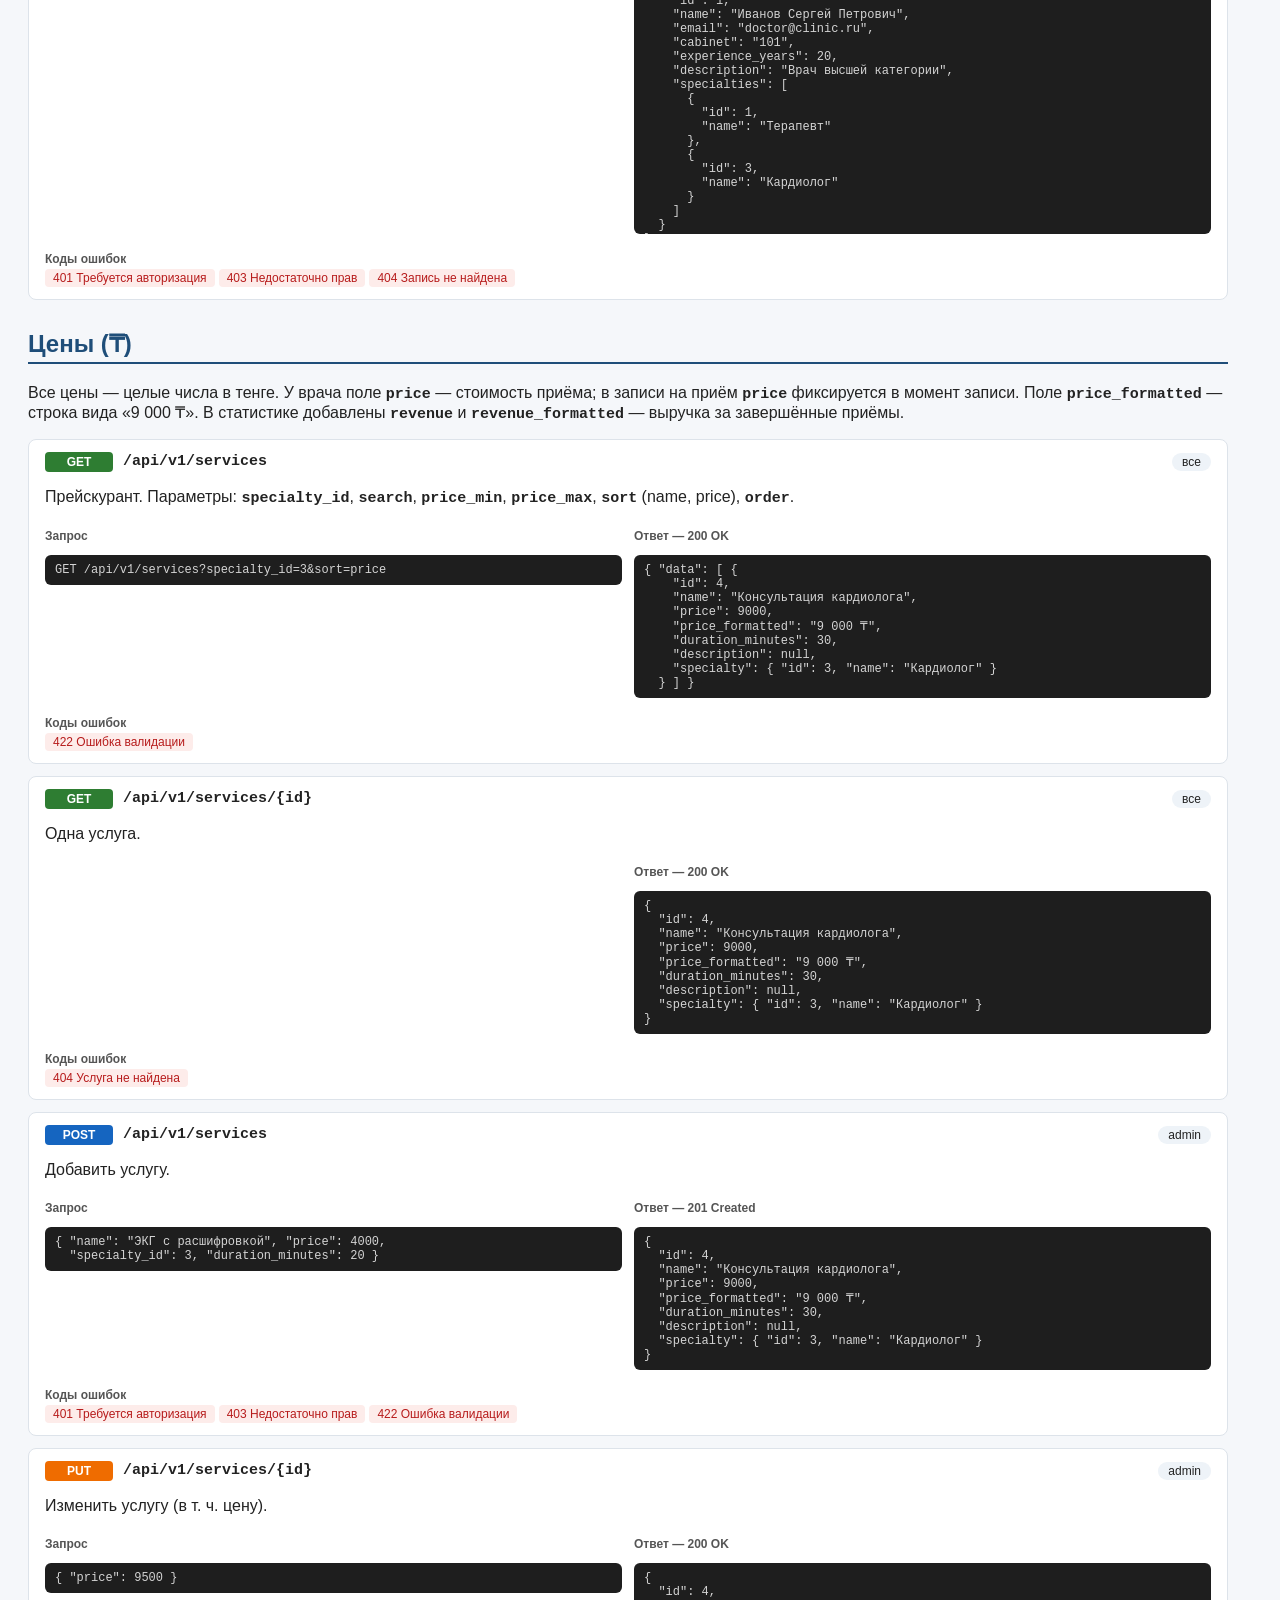
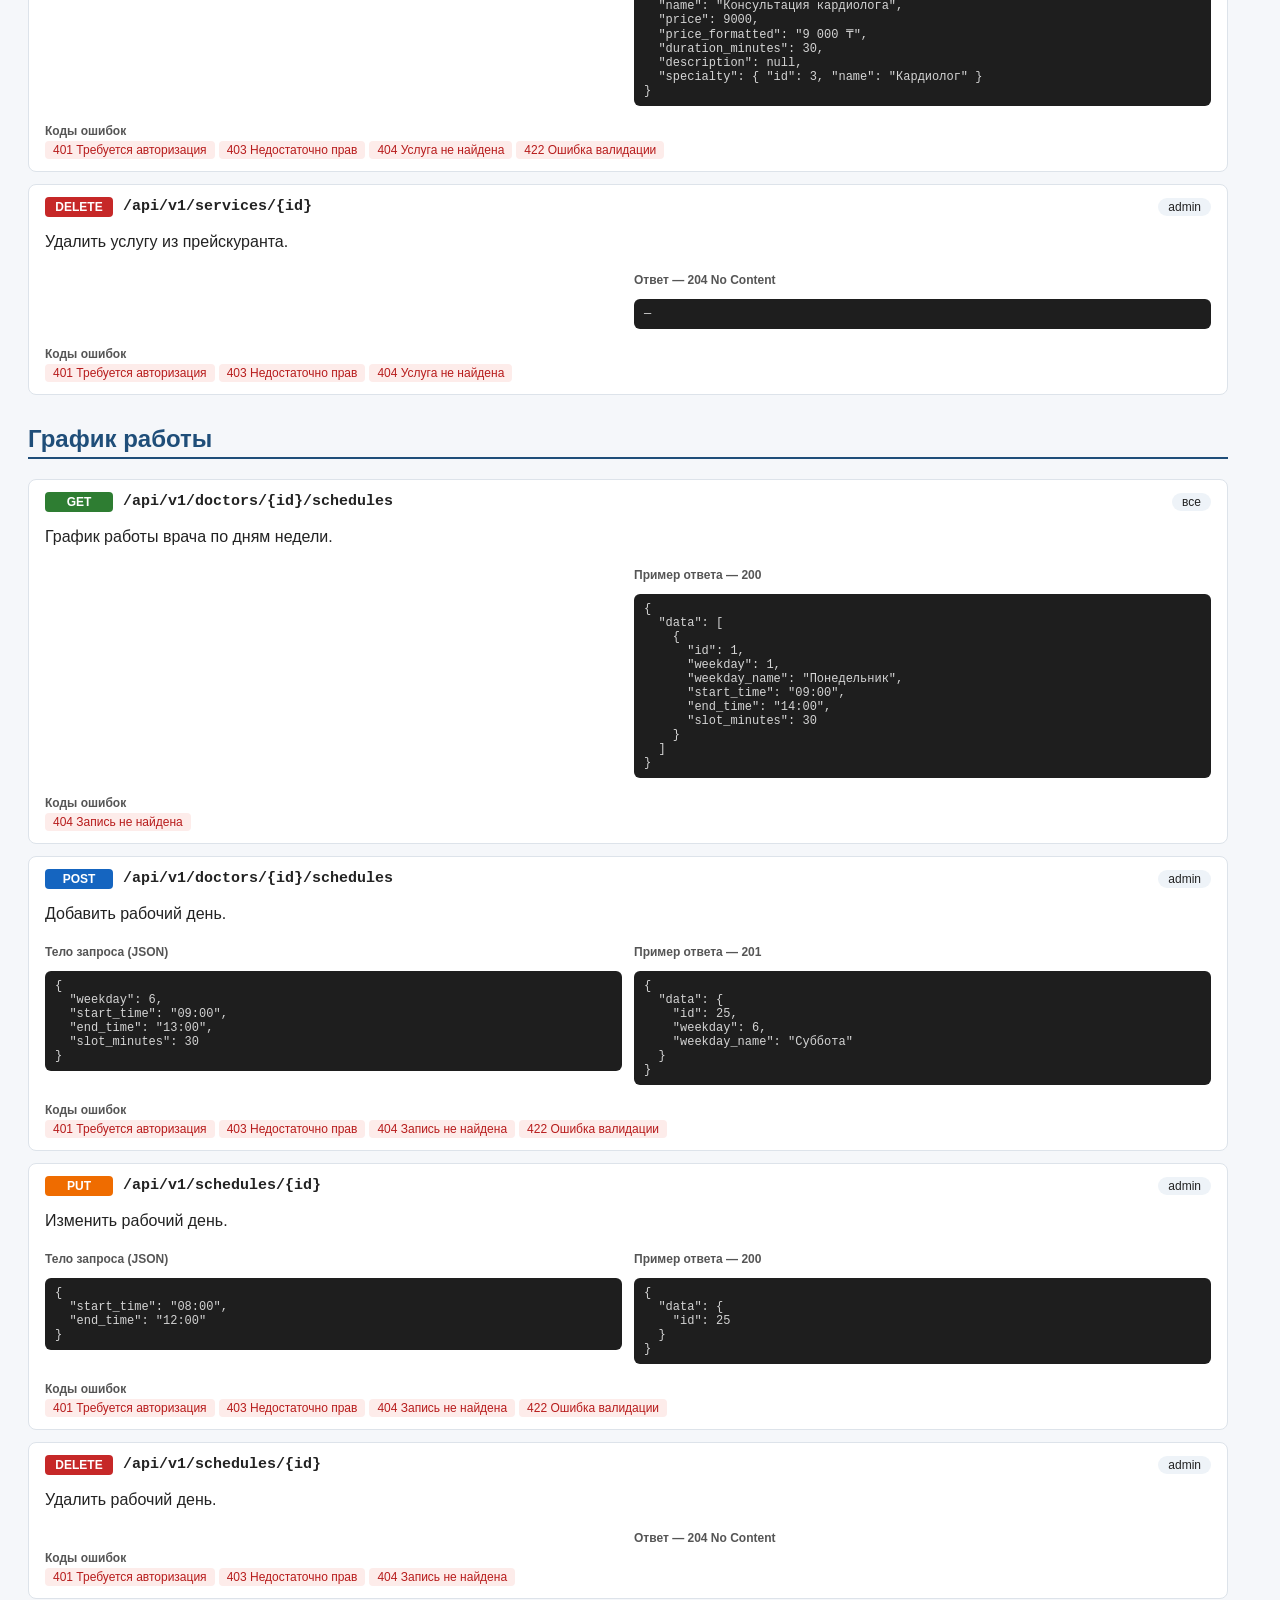
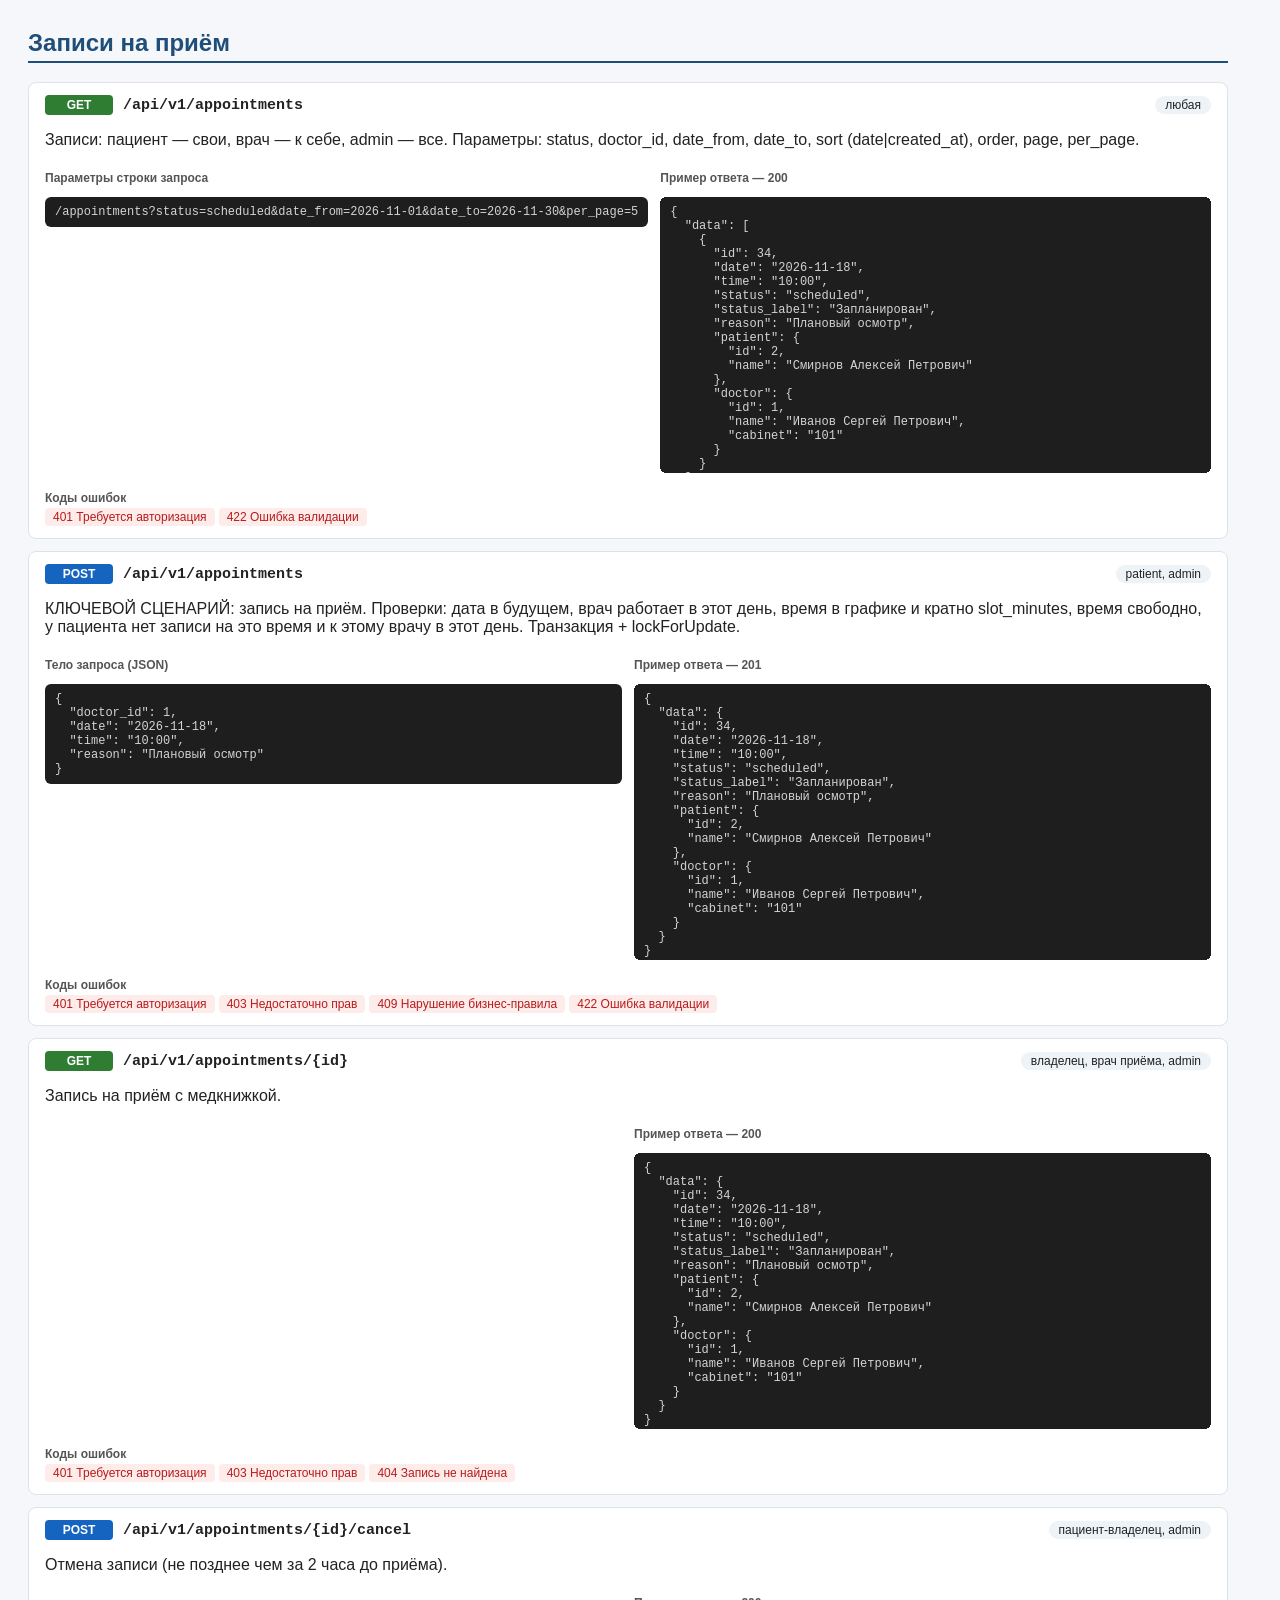
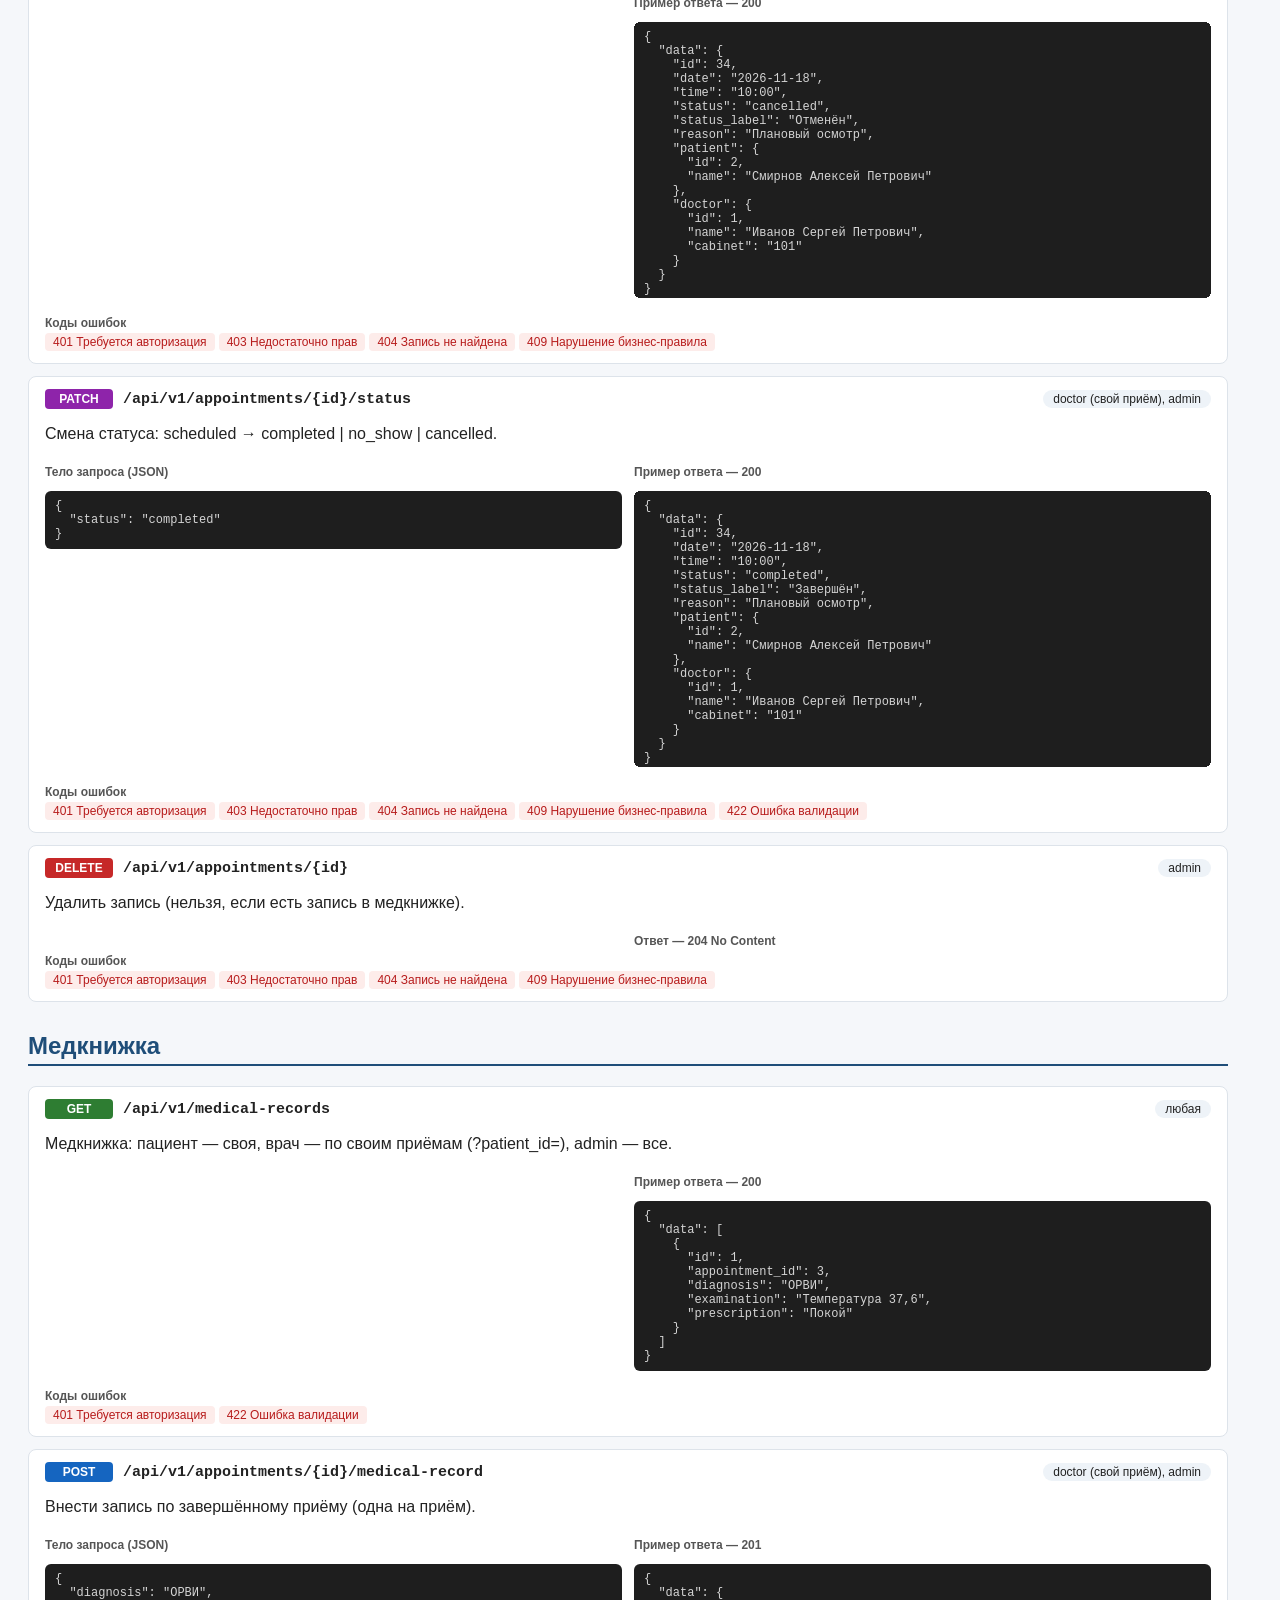
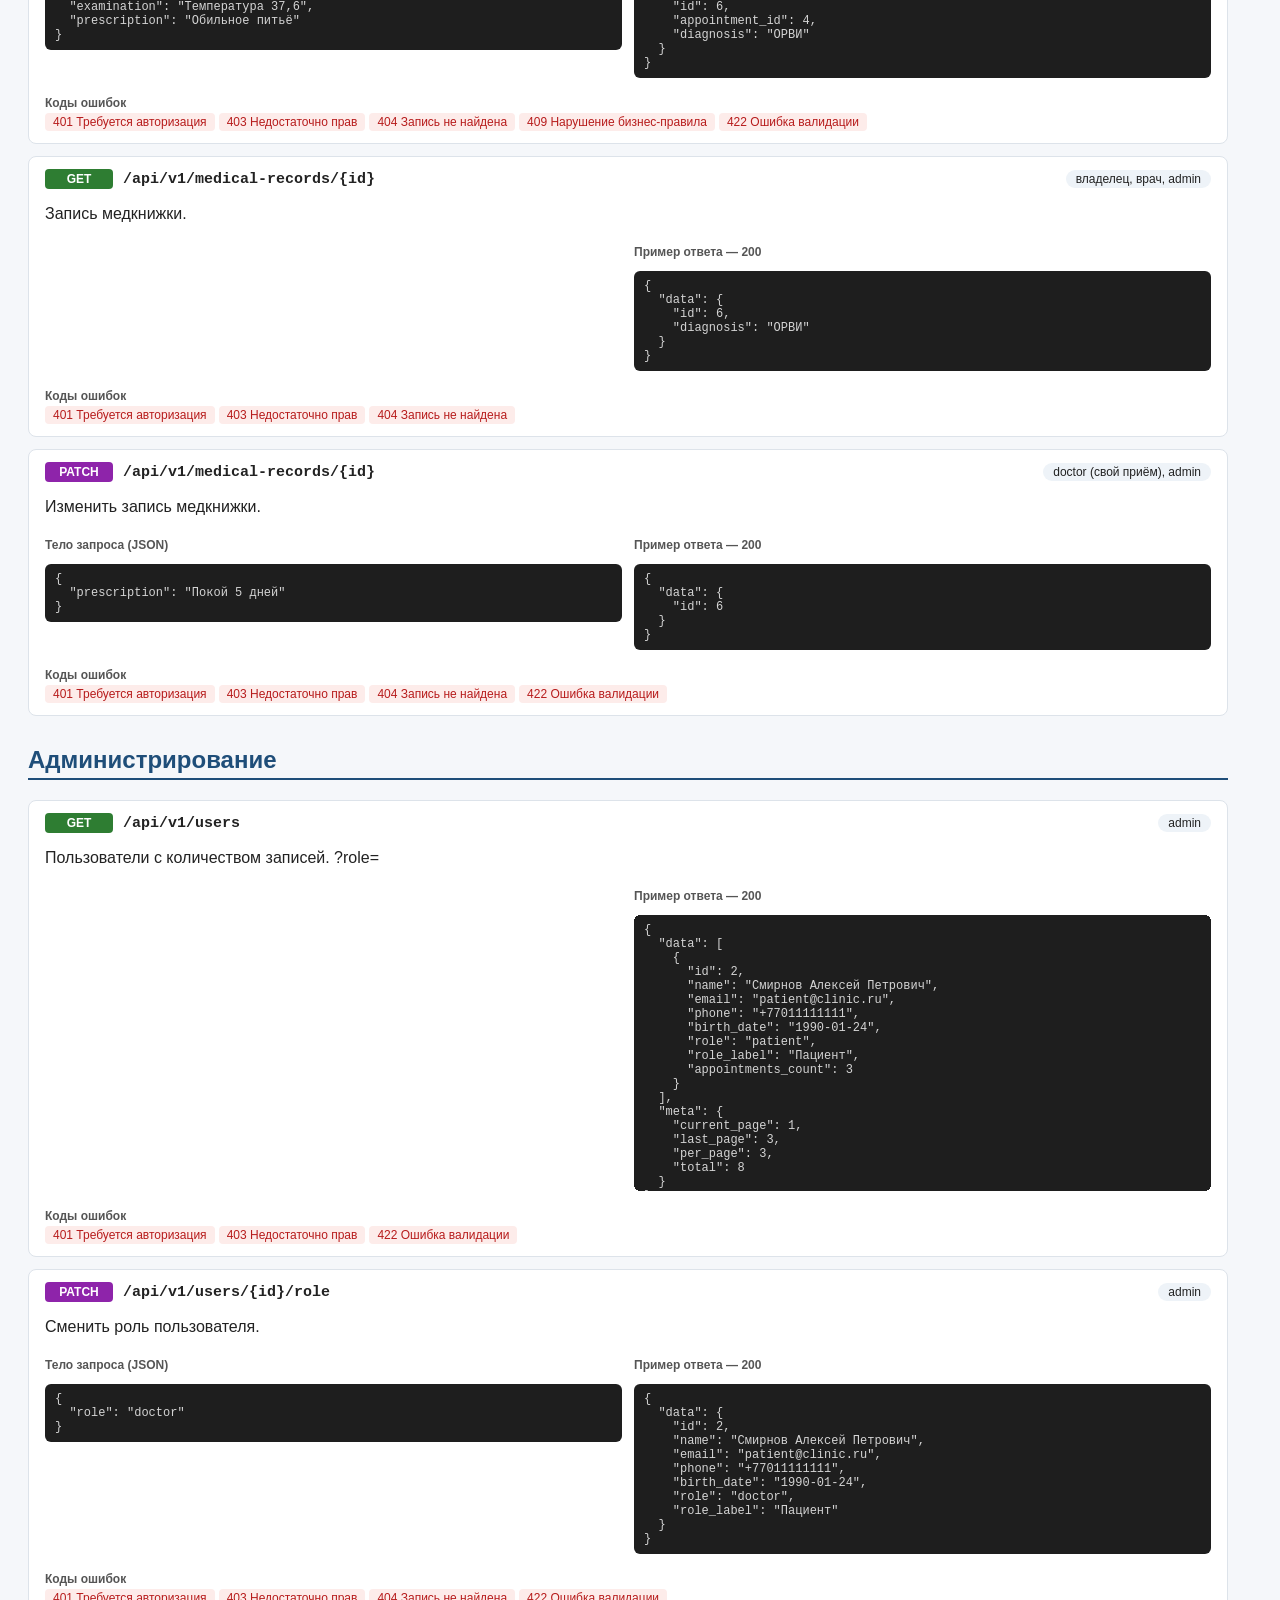
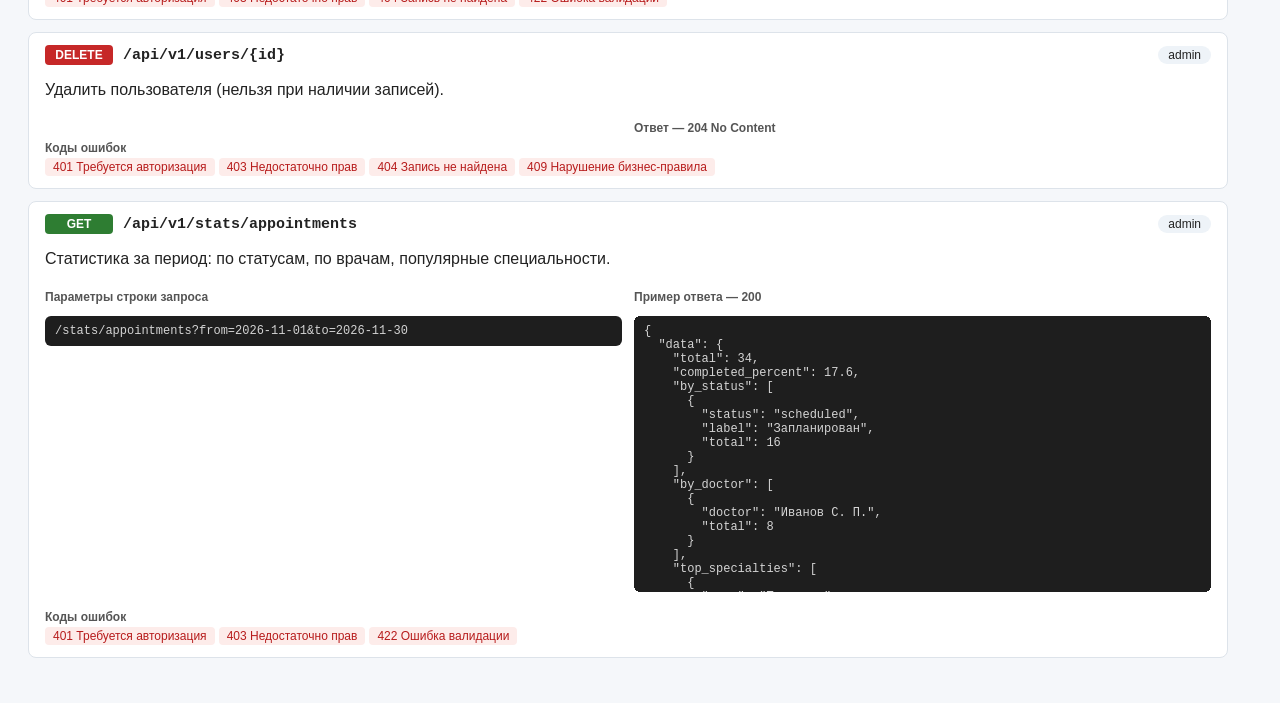
==== commit 15bd84a5: "Nazvanie polikliniki: Shipager (logo, zagolovki stranic, README, dokumentaciya)" ====
--- a/public/docs/index.html
+++ b/public/docs/index.html
@@ -8,7 +8,7 @@
 pre{background:#1e1e1e;color:#d4d4d4;padding:8px 10px;border-radius:6px;font-size:12px;overflow:auto;max-height:260px}.lbl{font-size:12px;color:#555;font-weight:600;margin-top:6px}
 .err{display:inline-block;background:#fdecea;color:#b71c1c;border-radius:4px;padding:2px 8px;margin:3px 4px 0 0;font-size:12px}.muted{color:#999}
 .info{background:#fff;border:1px solid #dde3ea;border-radius:8px;padding:12px 16px;margin-top:14px;font-size:14px}</style></head><body>
-<header><h1>Clinic API — запись в поликлинику</h1><div>REST API на Laravel 13 · версия v1 · базовый адрес <b>http://127.0.0.1:8000/api/v1</b></div></header>
+<header><h1>Clinic API — запись в поликлинику «Шипагер»</h1><div>REST API на Laravel 13 · версия v1 · базовый адрес <b>http://127.0.0.1:8000/api/v1</b></div></header>
 <nav><a href="#g0">Аутентификация</a><a href="#g1">Специальности</a><a href="#g2">Врачи</a><a href="#gp">Цены (₸)</a> <a href="#g3">График работы</a><a href="#g4">Записи на приём</a><a href="#g5">Медкнижка</a><a href="#g6">Администрирование</a></nav><main><div class="info"><b>Аутентификация:</b> Laravel Sanctum, заголовок <code>Authorization: Bearer &lt;token&gt;</code>; токен выдаётся в /login и /register.
 Все запросы — с заголовком <code>Accept: application/json</code>. Ошибки возвращаются в едином формате <code>{"message": "..."}</code>, ошибки валидации дополнительно с <code>errors</code>.<br>
 <b>Роли:</b> гость, patient (пациент), doctor (врач), admin (администратор). <b>Тестовые учётные записи</b> (пароль <code>password</code>): admin@clinic.ru, doctor@clinic.ru, patient@clinic.ru.</div><h2 id="g0">Аутентификация</h2><div class="ep"><div class="head"><span class="m" style="background:#1565c0">POST</span><code>/api/v1/register</code><span class="role">гость</span></div>
